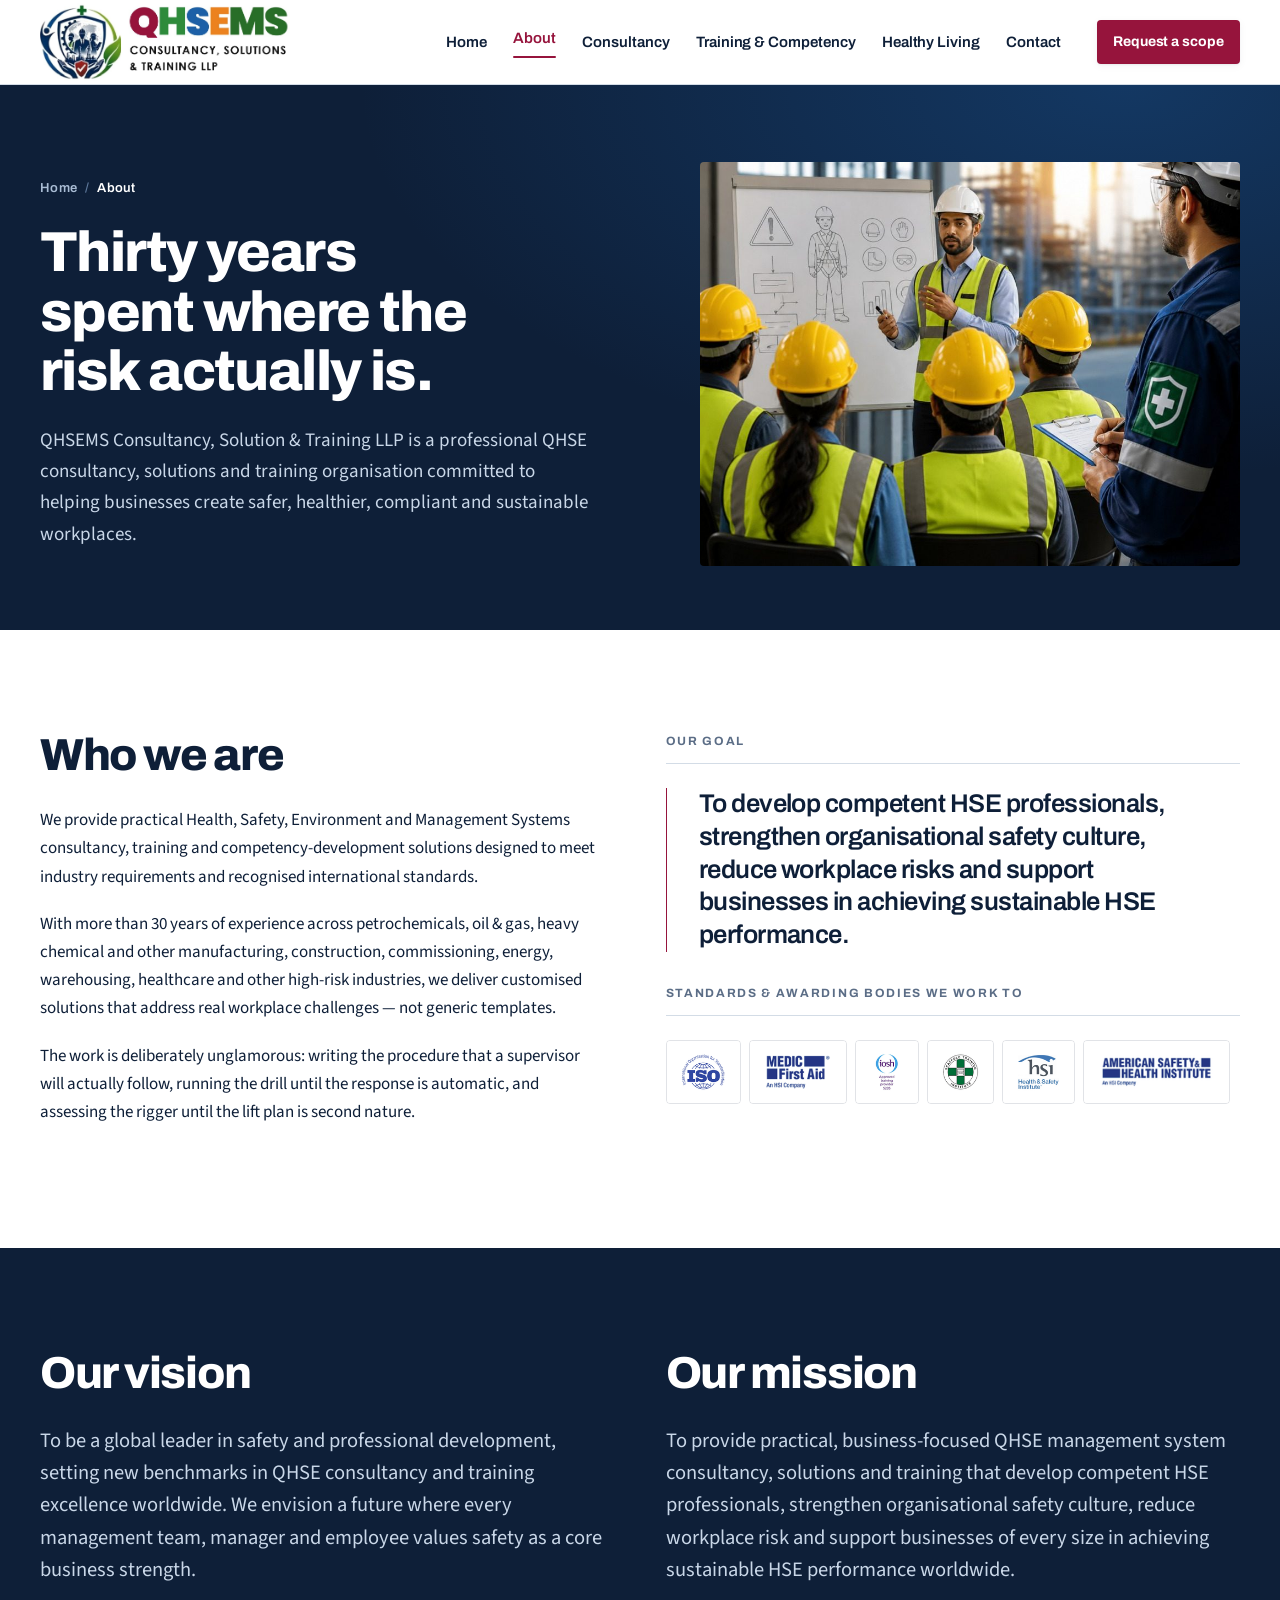
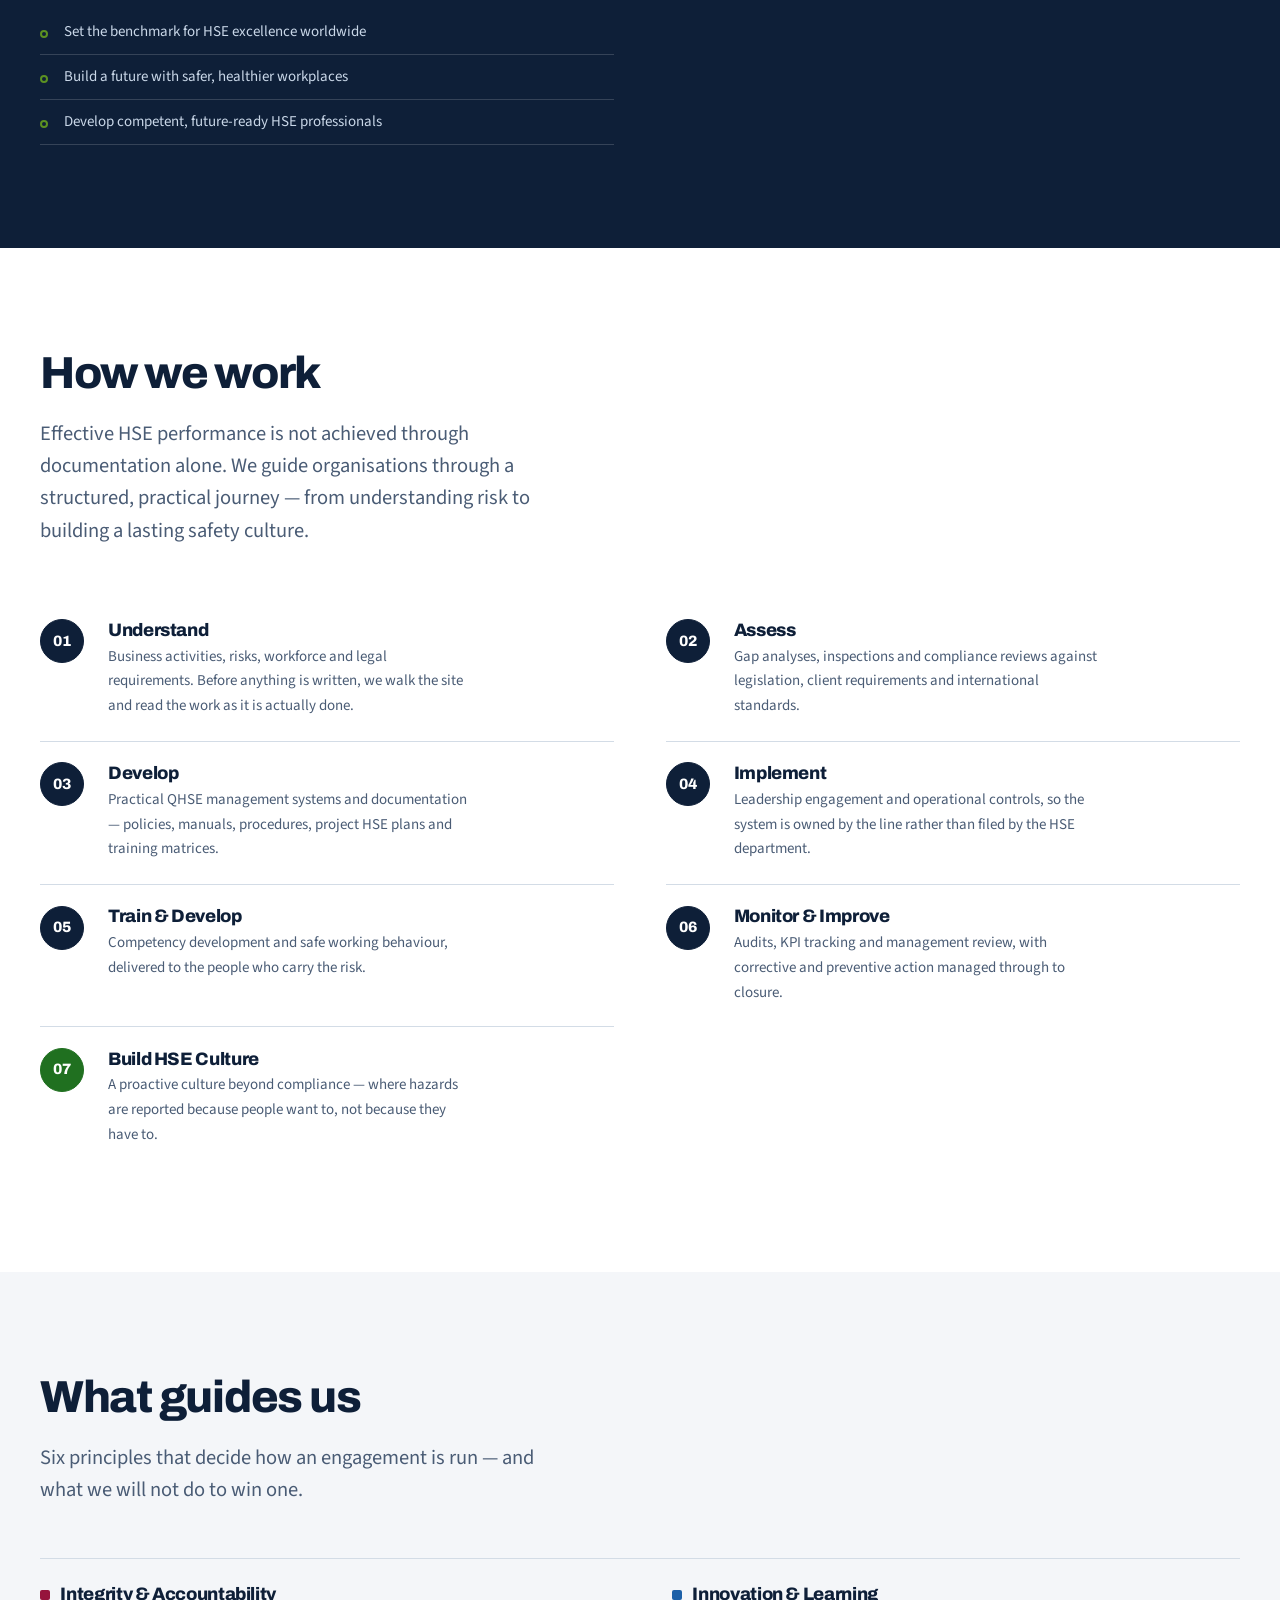
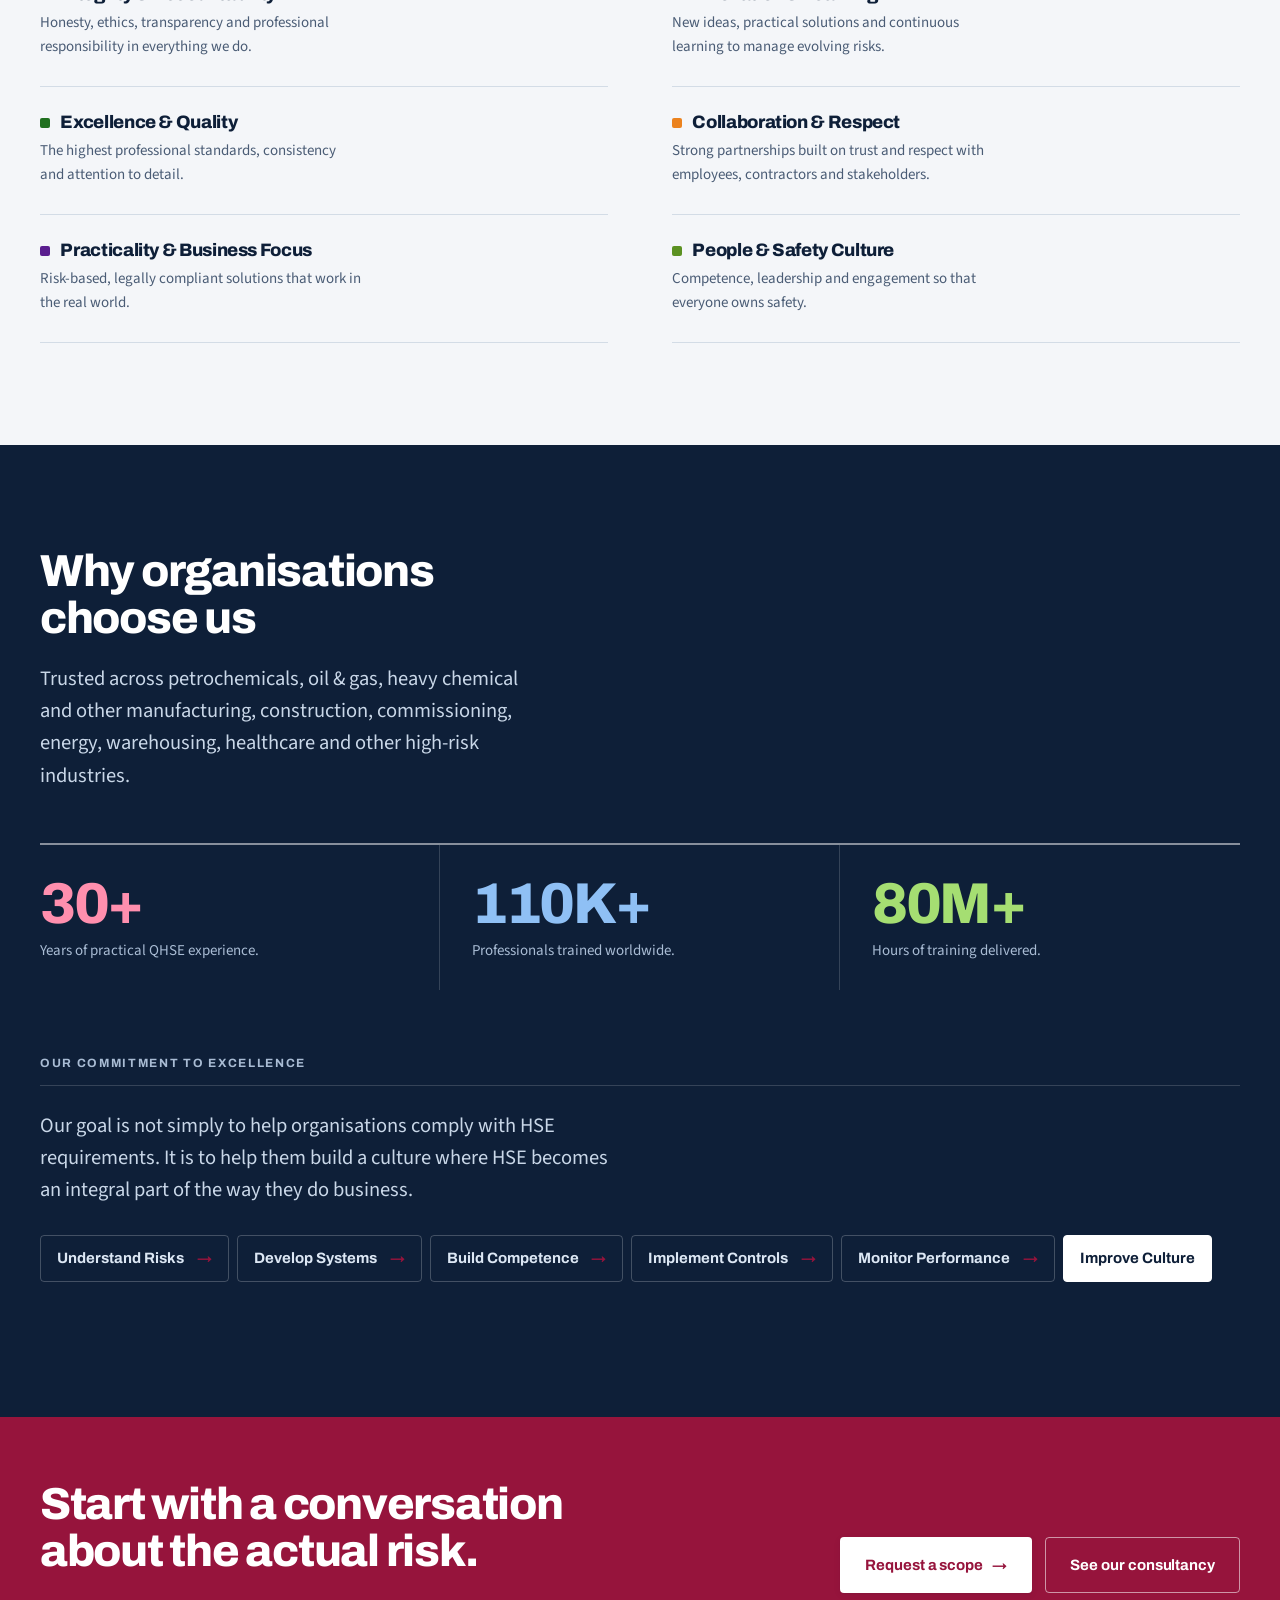
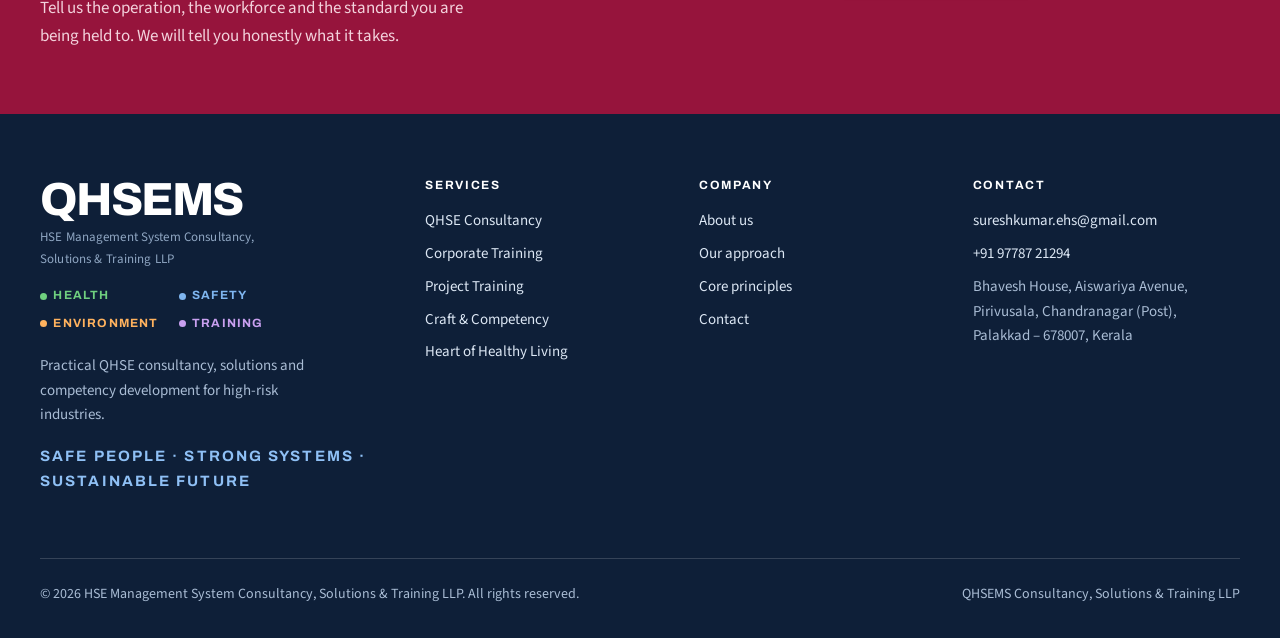
==== about.html @ 495a7391 "Add Heart of Healthy Living programme, site photos and larger logo tagline - New wellness.html: 12 l" ====
<!DOCTYPE html>
<html lang="en">
<head>
<meta charset="utf-8">
<meta name="viewport" content="width=device-width, initial-scale=1">
<title>About QHSEMS — 30+ years of practical QHSE consultancy and training</title>
<meta name="description" content="Who we are, our vision and mission, the seven-stage approach we take organisations through, and the six principles that govern how we work.">
<link rel="icon" href="assets/img/favicon.png" type="image/png">
<link rel="preconnect" href="https://fonts.googleapis.com">
<link rel="preconnect" href="https://fonts.gstatic.com" crossorigin>
<link href="https://fonts.googleapis.com/css2?family=Archivo:wght@500;600;700;800&family=Overpass+Mono:wght@400;600&family=Source+Sans+3:wght@400;600&display=swap" rel="stylesheet">
<link rel="stylesheet" href="assets/css/site.css">
</head>
<body data-page="about">
<a class="skip" href="#main">Skip to content</a>

<header class="site-header">
  <div class="wrap site-header__bar">
    <a class="brand" href="index.html" aria-label="QHSEMS — home">
      <img src="assets/img/qhsems-logo-header.jpg" alt="QHSEMS Consultancy, Solutions &amp; Training LLP" width="1170" height="367">
    </a>
    <nav class="nav" id="primary-nav" aria-label="Primary">
      <a href="index.html">Home</a>
      <a href="about.html" aria-current="page">About</a>
      <a href="consultancy.html">Consultancy</a>
      <a href="training.html">Training &amp; Competency</a>
      <a href="wellness.html">Healthy Living</a>
      <a href="contact.html">Contact</a>
      <a class="nav__cta btn btn--primary" href="contact.html">Request a scope</a>
    </nav>
    <div class="header-actions">
      <button class="btn btn--ghost btn--sm basket-btn" id="enquiry-btn" type="button" data-count="0" hidden>
        Enquiry list <span class="n">0</span>
      </button>
      <a class="btn btn--primary btn--sm" href="contact.html">Request a scope</a>
      <button class="nav-toggle" type="button" aria-expanded="false" aria-controls="primary-nav" aria-label="Menu"><span></span></button>
    </div>
  </div>
</header>

<main id="main">

  <section class="page-head">
    <div class="wrap page-head__inner page-head__inner--media">
      <div>
        <nav class="breadcrumb" aria-label="Breadcrumb"><a href="index.html">Home</a><span aria-hidden="true">/</span>About</nav>
        <h1>Thirty years spent where the risk actually is.</h1>
        <p>QHSEMS Consultancy, Solution &amp; Training LLP is a professional QHSE consultancy, solutions and training organisation committed to helping businesses create safer, healthier, compliant and sustainable workplaces.</p>
      </div>
      <img class="media" src="assets/img/about-training.jpg" alt="QHSEMS trainer running a safety briefing for a crew in hard hats and hi-vis at an industrial site" width="980" height="733" fetchpriority="high">
    </div>
  </section>

  <!-- ============ WHO WE ARE ============ -->
  <section class="section">
    <div class="wrap">
      <div class="two-col" style="align-items:start">
        <div class="reveal">
          <h2>Who we are</h2>
          <p>We provide practical Health, Safety, Environment and Management Systems consultancy, training and competency-development solutions designed to meet industry requirements and recognised international standards.</p>
          <p>With more than 30 years of experience across petrochemicals, oil &amp; gas, heavy chemical and other manufacturing, construction, commissioning, energy, warehousing, healthcare and other high-risk industries, we deliver customised solutions that address real workplace challenges — not generic templates.</p>
          <p>The work is deliberately unglamorous: writing the procedure that a supervisor will actually follow, running the drill until the response is automatic, and assessing the rigger until the lift plan is second nature.</p>
        </div>
        <div class="reveal">
          <span class="rule-label">Our goal</span>
          <p class="quote" style="margin-bottom:2rem">To develop competent HSE professionals, strengthen organisational safety culture, reduce workplace risks and support businesses in achieving sustainable HSE performance.</p>
          <span class="rule-label">Standards &amp; awarding bodies we work to</span>
          <ul class="cred-logos">
            <li><img src="assets/img/cred-iso.png" alt="ISO &mdash; International Organization for Standardization" width="142" height="120" loading="lazy"></li>
            <li><img src="assets/img/cred-medic-first-aid.png" alt="MEDIC First Aid, an HSI company" width="186" height="120" loading="lazy"></li>
            <li><img src="assets/img/cred-iosh.png" alt="IOSH approved training provider 5235" width="120" height="120" loading="lazy"></li>
            <li><img src="assets/img/cred-scaffold-training-institute.png" alt="Scaffold Training Institute" width="125" height="120" loading="lazy"></li>
            <li><img src="assets/img/cred-hsi.png" alt="HSI &mdash; Health &amp; Safety Institute" width="138" height="120" loading="lazy"></li>
            <li><img src="assets/img/cred-ashi.png" alt="American Safety &amp; Health Institute, an HSI company" width="281" height="120" loading="lazy"></li>
          </ul>
        </div>
      </div>
    </div>
  </section>

  <!-- ============ VISION & MISSION ============ -->
  <section class="section section--ink">
    <div class="wrap">
      <div class="two-col" style="align-items:start">
        <div class="reveal">
          <h2>Our vision</h2>
          <p class="lede">To be a global leader in safety and professional development, setting new benchmarks in QHSE consultancy and training excellence worldwide. We envision a future where every management team, manager and employee values safety as a core business strength.</p>
          <ul class="tailored" style="margin-top:1.5rem;grid-template-columns:1fr">
            <li style="color:#C9D7E8;border-color:rgba(255,255,255,.16)">Set the benchmark for HSE excellence worldwide</li>
            <li style="color:#C9D7E8;border-color:rgba(255,255,255,.16)">Build a future with safer, healthier workplaces</li>
            <li style="color:#C9D7E8;border-color:rgba(255,255,255,.16)">Develop competent, future-ready HSE professionals</li>
          </ul>
        </div>
        <div class="reveal">
          <h2>Our mission</h2>
          <p class="lede">To provide practical, business-focused QHSE management system consultancy, solutions and training that develop competent HSE professionals, strengthen organisational safety culture, reduce workplace risk and support businesses of every size in achieving sustainable HSE performance worldwide.</p>
        </div>
      </div>
    </div>
  </section>

  <!-- ============ APPROACH ============ -->
  <section class="section" id="approach">
    <div class="wrap">
      <div class="section-head reveal">
        <h2>How we work</h2>
        <p class="lede">Effective HSE performance is not achieved through documentation alone. We guide organisations through a structured, practical journey — from understanding risk to building a lasting safety culture.</p>
      </div>
      <ol class="rail rail--light">
        <li class="reveal"><h3>Understand</h3><p>Business activities, risks, workforce and legal requirements. Before anything is written, we walk the site and read the work as it is actually done.</p></li>
        <li class="reveal"><h3>Assess</h3><p>Gap analyses, inspections and compliance reviews against legislation, client requirements and international standards.</p></li>
        <li class="reveal"><h3>Develop</h3><p>Practical QHSE management systems and documentation — policies, manuals, procedures, project HSE plans and training matrices.</p></li>
        <li class="reveal"><h3>Implement</h3><p>Leadership engagement and operational controls, so the system is owned by the line rather than filed by the HSE department.</p></li>
        <li class="reveal"><h3>Train &amp; Develop</h3><p>Competency development and safe working behaviour, delivered to the people who carry the risk.</p></li>
        <li class="reveal"><h3>Monitor &amp; Improve</h3><p>Audits, KPI tracking and management review, with corrective and preventive action managed through to closure.</p></li>
        <li class="reveal"><h3>Build HSE Culture</h3><p>A proactive culture beyond compliance — where hazards are reported because people want to, not because they have to.</p></li>
      </ol>
    </div>
  </section>

  <!-- ============ PRINCIPLES ============ -->
  <section class="section section--surface" id="principles">
    <div class="wrap">
      <div class="section-head reveal">
        <h2>What guides us</h2>
        <p class="lede">Six principles that decide how an engagement is run — and what we will not do to win one.</p>
      </div>
      <div class="principles">
        <div class="principle reveal" style="--c:var(--crimson)">
          <h3>Integrity &amp; Accountability</h3>
          <p>Honesty, ethics, transparency and professional responsibility in everything we do.</p>
        </div>
        <div class="principle reveal" style="--c:var(--safety)">
          <h3>Innovation &amp; Learning</h3>
          <p>New ideas, practical solutions and continuous learning to manage evolving risks.</p>
        </div>
        <div class="principle reveal" style="--c:var(--health)">
          <h3>Excellence &amp; Quality</h3>
          <p>The highest professional standards, consistency and attention to detail.</p>
        </div>
        <div class="principle reveal" style="--c:var(--environ)">
          <h3>Collaboration &amp; Respect</h3>
          <p>Strong partnerships built on trust and respect with employees, contractors and stakeholders.</p>
        </div>
        <div class="principle reveal" style="--c:var(--training)">
          <h3>Practicality &amp; Business Focus</h3>
          <p>Risk-based, legally compliant solutions that work in the real world.</p>
        </div>
        <div class="principle reveal" style="--c:var(--leaf)">
          <h3>People &amp; Safety Culture</h3>
          <p>Competence, leadership and engagement so that everyone owns safety.</p>
        </div>
      </div>
    </div>
  </section>

  <!-- ============ TRACK RECORD ============ -->
  <section class="section section--ink">
    <div class="wrap">
      <div class="section-head reveal">
        <h2>Why organisations choose us</h2>
        <p class="lede">Trusted across petrochemicals, oil &amp; gas, heavy chemical and other manufacturing, construction, commissioning, energy, warehousing, healthcare and other high-risk industries.</p>
      </div>
      <div class="record">
        <div class="record__item reveal">
          <span class="record__n">30+</span>
          <p>Years of practical QHSE experience.</p>
        </div>
        <div class="record__item reveal">
          <span class="record__n">110K+</span>
          <p>Professionals trained worldwide.</p>
        </div>
        <div class="record__item reveal">
          <span class="record__n">80M+</span>
          <p>Hours of training delivered.</p>
        </div>
      </div>

      <div style="margin-top:clamp(2.5rem,5vw,4rem)" class="reveal">
        <span class="rule-label">Our commitment to excellence</span>
        <p class="lede" style="max-width:58ch">Our goal is not simply to help organisations comply with HSE requirements. It is to help them build a culture where HSE becomes an integral part of the way they do business.</p>
        <ul class="chain" style="margin-top:1.75rem">
          <li style="background:transparent;color:#DCE7F4;border-color:rgba(255,255,255,.22)">Understand Risks</li>
          <li style="background:transparent;color:#DCE7F4;border-color:rgba(255,255,255,.22)">Develop Systems</li>
          <li style="background:transparent;color:#DCE7F4;border-color:rgba(255,255,255,.22)">Build Competence</li>
          <li style="background:transparent;color:#DCE7F4;border-color:rgba(255,255,255,.22)">Implement Controls</li>
          <li style="background:transparent;color:#DCE7F4;border-color:rgba(255,255,255,.22)">Monitor Performance</li>
          <li style="background:#fff;color:var(--ink);border-color:#fff">Improve Culture</li>
        </ul>
      </div>
    </div>
  </section>

  <section class="cta">
    <div class="wrap cta__inner">
      <div>
        <h2>Start with a conversation about the actual risk.</h2>
        <p>Tell us the operation, the workforce and the standard you are being held to. We will tell you honestly what it takes.</p>
      </div>
      <div class="cta__actions">
        <a class="btn btn--primary" href="contact.html">Request a scope <span class="btn__arrow" aria-hidden="true">&rarr;</span></a>
        <a class="btn btn--on-ink" href="consultancy.html">See our consultancy</a>
      </div>
    </div>
  </section>

</main>

<footer class="site-footer">
  <div class="wrap">
    <div class="footer-grid">
      <div class="footer-brand">
        <p class="footer-word">QHSEMS</p>
        <p class="footer-legal">HSE Management System Consultancy, Solutions &amp; Training LLP</p>
        <ul class="footer-pillars">
          <li style="--c:#6FD07F">Health</li>
          <li style="--c:#7FB6F0">Safety</li>
          <li style="--c:#FFB25E">Environment</li>
          <li style="--c:#C9A0F0">Training</li>
        </ul>
        <p>Practical QHSE consultancy, solutions and competency development for high-risk industries.</p>
        <p class="footer-tag">Safe People &middot; Strong Systems &middot; Sustainable Future</p>
      </div>
      <div class="footer-col">
        <h4>Services</h4>
        <ul>
          <li><a href="consultancy.html">QHSE Consultancy</a></li>
          <li><a href="training.html#corporate">Corporate Training</a></li>
          <li><a href="training.html#project">Project Training</a></li>
          <li><a href="training.html#craft">Craft &amp; Competency</a></li>
          <li><a href="wellness.html">Heart of Healthy Living</a></li>
        </ul>
      </div>
      <div class="footer-col">
        <h4>Company</h4>
        <ul>
          <li><a href="about.html">About us</a></li>
          <li><a href="about.html#approach">Our approach</a></li>
          <li><a href="about.html#principles">Core principles</a></li>
          <li><a href="contact.html">Contact</a></li>
        </ul>
      </div>
      <div class="footer-col">
        <h4>Contact</h4>
        <ul>
          <li><a href="mailto:sureshkumar.ehs@gmail.com">sureshkumar.ehs@gmail.com</a></li>
          <li><a href="tel:+919778721294">+91 97787 21294</a></li>
          <li>Bhavesh House, Aiswariya Avenue,<br>Pirivusala, Chandranagar (Post),<br>Palakkad &ndash; 678007, Kerala</li>
        </ul>
      </div>
    </div>
    <div class="footer-bottom">
      <span>&copy; <span data-year>2026</span> HSE Management System Consultancy, Solutions &amp; Training LLP. All rights reserved.</span>
      <span>QHSEMS Consultancy, Solutions &amp; Training LLP</span>
    </div>
  </div>
</footer>

<script src="assets/js/site.js"></script>
</body>
</html>
---- assets/css/site.css ----
/* ==========================================================================
   QHSEMS Consultancy, Solutions & Training LLP
   Design system. Light ground, sized for site-office fluorescent and outdoor sun.
   Palette sampled from the supplied logo lockup.
   ========================================================================== */

:root{
  /* ink + ground */
  --ink:        #0E1F38;
  --ink-2:      #16304F;
  --muted:      #4A5C75;
  --muted-2:    #5B6D86;
  --paper:      #FFFFFF;
  --surface:    #F4F6F9;
  --surface-2:  #E8EDF3;
  --line:       #D3DCE6;
  --line-2:     #BFCBD9;

  /* brand pillars, sampled from the logo */
  --health:     #207020;
  --safety:     #1C60A8;
  --environ:    #EB821E;
  --training:   #5A1E8F;
  --crimson:    #96143C;
  --crimson-dk: #7A0F31;
  --heart:      #B8285A;
  --leaf:       #5B9122;

  /* text-safe on white */
  --environ-ink:#9E5408;

  /* on-navy */
  --on-ink-mut: #A9BCD4;
  --rule-ink:   rgba(255,255,255,.16);

  /* type */
  --display: "Archivo", "Helvetica Neue", Arial, sans-serif;
  --body: "Source Sans 3", "Segoe UI", system-ui, sans-serif;
  --mono: "Overpass Mono", ui-monospace, Consolas, monospace;

  /* metrics */
  --wrap: 1240px;
  --gutter: clamp(1.25rem, 4vw, 2.5rem);
  --pad-y: clamp(4.5rem, 8vw, 7.5rem);
  --radius: 4px;
  --header-h: 84px;

  --shadow-sm: 0 1px 2px rgba(14,31,56,.06), 0 2px 8px rgba(14,31,56,.05);
  --shadow-md: 0 2px 4px rgba(14,31,56,.05), 0 10px 26px rgba(14,31,56,.09);
  --shadow-lg: 0 4px 8px rgba(14,31,56,.06), 0 22px 50px rgba(14,31,56,.13);

  --ease: cubic-bezier(.16,.84,.28,1);
}

*,*::before,*::after{ box-sizing:border-box; }
html{ -webkit-text-size-adjust:100%; scroll-behavior:smooth; scroll-padding-top:calc(var(--header-h) + 1rem); }
@media (prefers-reduced-motion: reduce){ html{ scroll-behavior:auto; } }

body{
  margin:0;
  background:var(--paper);
  color:var(--ink);
  font-family:var(--body);
  font-size:1.0625rem;
  line-height:1.65;
  -webkit-font-smoothing:antialiased;
  text-rendering:optimizeLegibility;
}

img,svg{ max-width:100%; display:block; }
[hidden]{ display:none !important; }
a{ color:var(--safety); }
a:focus-visible,button:focus-visible,input:focus-visible,select:focus-visible,
textarea:focus-visible,summary:focus-visible,[tabindex]:focus-visible{
  outline:3px solid var(--crimson);
  outline-offset:3px;
  border-radius:2px;
}

/* ---------- type ---------- */
h1,h2,h3,h4{
  font-family:var(--display);
  font-weight:800;
  line-height:1.06;
  letter-spacing:-0.028em;
  margin:0 0 .6em;
  text-wrap:balance;
  color:var(--ink);
}
h1{ font-size:clamp(2.35rem, 4.4vw, 3.7rem); }
h2{ font-size:clamp(1.95rem, 3.5vw, 3rem); }
h3{ font-size:clamp(1.2rem, 1.7vw, 1.5rem); letter-spacing:-0.02em; line-height:1.2; }
h4{ font-size:1.0625rem; letter-spacing:-0.01em; font-weight:700; line-height:1.3; }
p{ margin:0 0 1.15em; max-width:70ch; }
.lede{ font-size:clamp(1.125rem,1.6vw,1.3125rem); line-height:1.58; color:var(--muted); max-width:64ch; }
.lede strong{ color:var(--ink); font-weight:600; }
ul,ol{ margin:0 0 1.15em; padding-left:1.15em; }
li{ margin:.25em 0; }
strong{ font-weight:600; }

.rule-label{
  font-family:var(--display);
  font-size:.75rem;
  font-weight:700;
  letter-spacing:.14em;
  text-transform:uppercase;
  color:var(--muted-2);
  margin:0 0 1.5rem;
  padding-bottom:.7rem;
  border-bottom:1px solid var(--line);
  display:block;
}
.section--ink .rule-label{ color:var(--on-ink-mut); border-bottom-color:var(--rule-ink); }

/* ---------- layout ---------- */
.wrap{ width:min(var(--wrap), 100% - var(--gutter)*2); margin-inline:auto; }
.section{ padding-block:var(--pad-y); }
.section--tight{ padding-block:clamp(3rem,5vw,4.5rem); }
.section--surface{ background:var(--surface); }
.section--ink{ background:var(--ink); color:#fff; }
.section--ink h2,.section--ink h3,.section--ink h4{ color:#fff; }
.section--ink p{ color:var(--on-ink-mut); }
.section--ink .lede{ color:#C9D7E8; }
.section--ink .lede strong{ color:#fff; }

.section-head{ max-width:64ch; margin-bottom:clamp(2.5rem,4vw,3.75rem); }
.section-head h2{ margin-bottom:.45em; }
.section-head p{ margin-bottom:0; }
.section-head--media{ max-width:none; display:grid; gap:clamp(1.5rem,4vw,3.5rem); align-items:center; }
.section-head--media > div{ max-width:64ch; }
@media (min-width:900px){ .section-head--media{ grid-template-columns:1fr 1fr; } }
.media{ display:block; width:100%; height:auto; border-radius:var(--radius); }

.skip{
  position:absolute; left:-9999px; top:0; z-index:200;
  background:var(--crimson); color:#fff; padding:.85rem 1.25rem;
  font-family:var(--display); font-weight:700;
}
.skip:focus{ left:0; }

/* ---------- header ---------- */
.site-header{
  position:sticky; top:0; z-index:100;
  background:var(--paper);
  border-bottom:1px solid var(--line);
}
.site-header__bar{
  display:flex; align-items:center; gap:1.5rem;
  min-height:var(--header-h);
}
.brand{ display:flex; align-items:center; flex:0 0 auto; margin-right:auto; }
.brand img{ width:clamp(200px,22vw,250px); height:auto; }

.nav{ display:flex; align-items:center; gap:.15rem; }
.nav a{
  font-family:var(--display); font-weight:600; font-size:.9375rem;
  color:var(--ink); text-decoration:none;
  padding:.6rem .75rem; border-radius:var(--radius);
  letter-spacing:-.005em; white-space:nowrap;
  transition:color .18s var(--ease), background-color .18s var(--ease);
}
.nav a:hover{ background:var(--surface); color:var(--crimson); }
.nav a[aria-current="page"]{ color:var(--crimson); }
.nav a[aria-current="page"]::after{
  content:""; display:block; height:2px; background:var(--crimson);
  margin-top:.3rem; border-radius:2px;
}
.header-actions{ display:flex; align-items:center; gap:.6rem; }

.nav-toggle{
  display:none; width:46px; height:46px; padding:0;
  border:1px solid var(--line-2); background:var(--paper);
  border-radius:var(--radius); cursor:pointer; color:var(--ink);
}
.nav-toggle span, .nav-toggle span::before, .nav-toggle span::after{
  display:block; width:20px; height:2px; background:currentColor;
  margin-inline:auto; transition:transform .25s var(--ease), opacity .18s linear;
}
.nav-toggle span::before,.nav-toggle span::after{ content:""; position:relative; }
.nav-toggle span::before{ top:-6px; }
.nav-toggle span::after{ top:4px; }
.nav-toggle[aria-expanded="true"] span{ background:transparent; }
.nav-toggle[aria-expanded="true"] span::before{ transform:translateY(6px) rotate(45deg); }
.nav-toggle[aria-expanded="true"] span::after{ transform:translateY(-6px) rotate(-45deg); }

/* ---------- buttons ---------- */
.btn{
  display:inline-flex; align-items:center; justify-content:center; gap:.55rem;
  font-family:var(--display); font-weight:700; font-size:.9375rem;
  letter-spacing:-.005em;
  padding:.9rem 1.5rem; border-radius:var(--radius);
  border:1.5px solid transparent; cursor:pointer; text-decoration:none;
  white-space:nowrap;
  transition:background-color .18s var(--ease), color .18s var(--ease),
             border-color .18s var(--ease), transform .18s var(--ease),
             box-shadow .18s var(--ease);
}
.btn--primary{ background:var(--crimson); color:#fff; box-shadow:var(--shadow-sm); }
.btn--primary:hover{ background:var(--crimson-dk); transform:translateY(-1px); box-shadow:var(--shadow-md); }
.btn--ghost{ border-color:var(--line-2); color:var(--ink); background:var(--paper); }
.btn--ghost:hover{ border-color:var(--ink); background:var(--surface); }
.btn--on-ink{ border-color:rgba(255,255,255,.42); color:#fff; background:transparent; }
.btn--on-ink:hover{ background:rgba(255,255,255,.1); border-color:#fff; }
.btn--sm{ padding:.6rem .95rem; font-size:.875rem; }
.btn[disabled]{ opacity:.5; cursor:not-allowed; transform:none; box-shadow:none; }
.btn__arrow{ transition:transform .22s var(--ease); }
.btn:hover .btn__arrow{ transform:translateX(3px); }

/* ---------- hero ---------- */
.hero{
  position:relative; overflow:hidden;
  background:var(--ink);
  color:#fff;
  padding-block:clamp(2rem,3.4vw,2.75rem) clamp(2.25rem,3.5vw,3rem);
}
.hero::before{
  content:""; position:absolute; inset:0;
  background:
    radial-gradient(120% 90% at 78% 14%, rgba(28,96,168,.44) 0%, rgba(14,31,56,0) 62%),
    radial-gradient(70% 60% at 6% 98%, rgba(91,145,34,.22) 0%, rgba(14,31,56,0) 60%);
  pointer-events:none;
}
.hero__inner{ position:relative; z-index:1; display:grid; gap:clamp(2rem,4vw,3.5rem); align-items:center; }
@media (min-width:1000px){ .hero__inner{ grid-template-columns:1.06fr .94fr; } }
.hero h1{ color:#fff; font-size:clamp(2.2rem,3.6vw,3.05rem); margin-bottom:.45em; max-width:28ch; }
.hero h1 em{ font-style:normal; color:#FFC77A; }
.hero__sub{ font-size:clamp(1rem,1.35vw,1.1875rem); line-height:1.6; color:#C9D7E8; max-width:66ch; margin-bottom:1.75rem; }
.hero__sub strong{ color:#fff; font-weight:600; }
.hero__actions{ display:flex; flex-wrap:wrap; gap:.85rem; }
.hero__art{ position:relative; }
.hero__art img{ display:block; width:100%; height:auto; border-radius:var(--radius); }
.hero__cred{ position:relative; z-index:1; margin-top:clamp(1rem,2vw,1.4rem); }

.credentials{
  border-top:1px solid var(--rule-ink);
  padding-top:1.4rem;
  display:flex; flex-wrap:wrap; align-items:center; gap:.7rem 1.5rem;
}
.credentials__label{
  font-family:var(--display); font-size:.75rem; font-weight:700;
  letter-spacing:.14em; text-transform:uppercase; color:var(--on-ink-mut);
}
.credentials ul{ display:flex; flex-wrap:wrap; gap:.5rem; list-style:none; margin:0; padding:0; }
.credentials li{ margin:0; }

/* credential marks: one white tile per awarding body, on light ground or navy */
.cred-logos{ display:flex; flex-wrap:wrap; align-items:center; gap:.5rem; list-style:none; margin:0; padding:0; }
.cred-logos li{ margin:0; }
.cred-logos img{
  display:block; height:clamp(48px,5vw,64px); width:auto;
  border-radius:var(--radius);
  border:1px solid rgba(14,31,56,.12);
}

/* ---------- record band (real numbers) ---------- */
.record{ display:grid; gap:0; border-top:2px solid var(--ink); }
@media (min-width:820px){ .record{ grid-template-columns:repeat(3,1fr); } }
.record__item{ padding:1.65rem 0 1.4rem; border-bottom:1px solid var(--line); }
@media (min-width:820px){
  .record__item{ padding:2rem clamp(1.25rem,2.5vw,2.25rem) 1.6rem; border-bottom:none; border-right:1px solid var(--line); }
  .record__item:first-child{ padding-left:0; }
  .record__item:last-child{ border-right:none; padding-right:0; }
}
.record__n{
  font-family:var(--display); font-weight:800;
  font-size:clamp(2.6rem,5vw,3.6rem); line-height:.94; letter-spacing:-.04em;
  display:block; margin-bottom:.5rem; font-variant-numeric:tabular-nums;
}
.record__item:nth-child(1) .record__n{ color:var(--crimson); }
.record__item:nth-child(2) .record__n{ color:var(--safety); }
.record__item:nth-child(3) .record__n{ color:var(--health); }
.record__item p{ margin:0; font-size:.9375rem; color:var(--muted); max-width:34ch; }
.section--ink .record{ border-top-color:rgba(255,255,255,.5); }
.section--ink .record__item{ border-color:var(--rule-ink); }
.section--ink .record__item p{ color:var(--on-ink-mut); }
.section--ink .record__item:nth-child(1) .record__n{ color:#FF8FAE; }
.section--ink .record__item:nth-child(2) .record__n{ color:#8FC0F5; }
.section--ink .record__item:nth-child(3) .record__n{ color:#A5DE72; }

/* ---------- service lines ---------- */
.lead-service{
  display:grid; gap:clamp(1.75rem,3vw,3rem);
  padding:clamp(1.6rem,3vw,2.6rem);
  background:var(--paper); border:1px solid var(--line);
  border-top:3px solid var(--safety);
}
@media (min-width:900px){ .lead-service{ grid-template-columns:1fr 1.05fr; align-items:start; } }
.lead-service h3{ font-size:clamp(1.5rem,2.4vw,2rem); }
.lead-service p{ color:var(--muted); }
.domain-list{ list-style:none; margin:0; padding:0; display:grid; gap:0; }
.domain-list li{
  margin:0; display:flex; gap:.85rem; align-items:baseline;
  padding:.68rem 0; border-bottom:1px solid var(--line);
  font-size:.9375rem;
}
.domain-list li:last-child{ border-bottom:none; }
.domain-list b{ font-family:var(--display); font-weight:700; color:var(--ink); }
.domain-list .count{
  margin-left:auto; font-family:var(--mono); font-size:.8125rem;
  color:var(--muted-2); white-space:nowrap; padding-left:.75rem;
}

.tracks{ display:grid; gap:1.25rem; margin-top:1.25rem; }
@media (min-width:760px){ .tracks{ grid-template-columns:repeat(3,1fr); } }
.track{
  display:flex; flex-direction:column;
  padding:1.5rem; background:var(--paper);
  border:1px solid var(--line);
  text-decoration:none; color:inherit;
  transition:border-color .2s var(--ease), transform .2s var(--ease), box-shadow .2s var(--ease);
}
.track:hover{ border-color:var(--ink); transform:translateY(-3px); }
.track__n{
  font-family:var(--display); font-weight:800; font-size:2.25rem;
  line-height:1; letter-spacing:-.04em; margin-bottom:.4rem;
}
.track__n small{ font-size:.75rem; font-weight:700; letter-spacing:.1em; text-transform:uppercase; margin-left:.5rem; color:var(--muted-2); }
.track h4{ margin-bottom:.4rem; }
.track p{ font-size:.9375rem; color:var(--muted); margin-bottom:1.1rem; flex:1; }
.track__go{ font-family:var(--display); font-weight:700; font-size:.875rem; color:var(--crimson); display:inline-flex; gap:.4rem; align-items:center; }
.track:hover .track__go .btn__arrow{ transform:translateX(3px); }
.track--corporate{ border-top:3px solid var(--health); }
.track--corporate .track__n{ color:var(--health); }
.track--project{ border-top:3px solid var(--environ); }
.track--project .track__n{ color:var(--environ-ink); }
.track--craft{ border-top:3px solid var(--training); }
.track--craft .track__n{ color:var(--training); }
.track--wellness{ border-top:3px solid var(--heart); background:linear-gradient(135deg,#FFF5F8,var(--paper) 60%); }
.track--wellness .track__n{ color:var(--heart); }
@media (min-width:760px){ .track--wellness{ grid-column:1 / -1; } .track--wellness p{ max-width:78ch; } }
.track--wellness-lite{ border-top:3px solid var(--heart); }
@media (min-width:760px){ .tracks.tracks--2{ grid-template-columns:repeat(2,1fr); } }
@media (min-width:1060px){ .cat-list.cat-list--2{ grid-template-columns:repeat(2,1fr); } }
.cat-group__head h3{ font-size:clamp(1.25rem,2vw,1.5rem); margin:0; }
.page-head--heart::before{ background:radial-gradient(100% 120% at 88% 0%, rgba(184,40,90,.34), transparent 60%); }
.track__tag--ink{ display:inline-block; margin-bottom:1rem; color:#fff; background:rgba(255,255,255,.12); }
.track__tag{
  align-self:flex-start; margin-bottom:.6rem; padding:.2rem .6rem; border-radius:999px;
  font-family:var(--display); font-weight:700; font-size:.75rem; letter-spacing:.04em;
  color:var(--heart); background:#FCE4EC;
}

/* ---------- stage rail (seven-stage approach) ---------- */
.rail{ list-style:none; margin:0; padding:0; display:grid; gap:0; counter-reset:stage; }
.rail li{
  position:relative; margin:0;
  padding:1.35rem 0 1.35rem 4.25rem;
  border-bottom:1px solid var(--rule-ink);
}
.rail li::before{
  counter-increment:stage; content:counter(stage,decimal-leading-zero);
  position:absolute; left:0; top:1.3rem;
  width:2.75rem; height:2.75rem; border-radius:50%;
  display:grid; place-items:center;
  font-family:var(--display); font-weight:800; font-size:.9375rem;
  color:#fff; background:rgba(255,255,255,.09);
  border:1px solid rgba(255,255,255,.28);
  letter-spacing:0;
}
.rail h3{ font-size:1.125rem; margin-bottom:.2rem; color:#fff; }
.rail p{ margin:0; font-size:.9375rem; color:var(--on-ink-mut); max-width:52ch; }
.rail li:last-child{ border-bottom:none; }
.rail li:last-child::before{ background:var(--leaf); border-color:var(--leaf); }
@media (min-width:900px){
  .rail{ grid-template-columns:1fr 1fr; column-gap:clamp(2rem,4vw,4rem); }
  .rail li:nth-last-child(-n+2){ border-bottom:none; }
}

/* rail on a light ground */
.rail--light li{ border-bottom-color:var(--line); }
.rail--light li::before{ color:#fff; background:var(--ink); border-color:var(--ink); }
.rail--light li:last-child::before{ background:var(--health); border-color:var(--health); }
.rail--light h3{ color:var(--ink); }
.rail--light p{ color:var(--muted); }

/* ---------- principles ---------- */
.principles{ display:grid; gap:0; border-top:1px solid var(--line); }
@media (min-width:760px){ .principles{ grid-template-columns:1fr 1fr; column-gap:clamp(2rem,5vw,4.5rem); } }
.principle{ padding:1.6rem 0; border-bottom:1px solid var(--line); }
.principle h3{ font-size:1.125rem; margin-bottom:.3rem; display:flex; align-items:center; gap:.65rem; }
.principle h3::before{ content:""; width:10px; height:10px; flex:0 0 auto; border-radius:2px; background:var(--c,var(--safety)); }
.principle p{ margin:0; color:var(--muted); font-size:.9375rem; max-width:46ch; }

/* ---------- chain (training approach) ---------- */
.chain{ display:flex; flex-wrap:wrap; gap:.5rem; list-style:none; margin:0 0 2rem; padding:0; }
.chain li{
  margin:0; display:flex; align-items:center; gap:.5rem;
  font-family:var(--display); font-weight:700; font-size:.9375rem;
  background:var(--paper); border:1px solid var(--line-2);
  border-radius:var(--radius); padding:.65rem 1rem; color:var(--ink);
}
.chain li::after{ content:"\2192"; color:var(--crimson); font-weight:700; margin-left:.3rem; }
.chain li:last-child::after{ display:none; }
.chain li:last-child{ background:var(--ink); color:#fff; border-color:var(--ink); }

.tailored{ list-style:none; margin:0; padding:0; display:grid; gap:0; }
@media (min-width:700px){ .tailored{ grid-template-columns:1fr 1fr; column-gap:2.5rem; } }
.tailored li{
  margin:0; padding:.6rem 0 .6rem 1.5rem; position:relative;
  border-bottom:1px solid var(--line); font-size:.9375rem; color:var(--muted);
}
.tailored li::before{
  content:""; position:absolute; left:0; top:1.2rem;
  width:8px; height:8px; border:2px solid var(--leaf); border-radius:50%;
}

/* ---------- industries ---------- */
.industries{ display:flex; flex-wrap:wrap; gap:.55rem; list-style:none; margin:0; padding:0; }
.industries li{
  margin:0; font-family:var(--display); font-weight:600; font-size:.9375rem;
  border:1px solid var(--line-2); border-radius:var(--radius);
  padding:.6rem 1rem; color:var(--ink); background:var(--paper);
}
.section--ink .industries li{ border-color:var(--rule-ink); color:#DCE7F4; background:transparent; }

/* ---------- CTA band ---------- */
.cta{ background:var(--crimson); color:#fff; }
.cta__inner{ display:grid; gap:1.75rem; align-items:center; padding-block:clamp(3rem,5vw,4.25rem); }
@media (min-width:860px){ .cta__inner{ grid-template-columns:1.4fr auto; gap:3rem; } }
.cta h2{ color:#fff; margin-bottom:.4em; }
.cta p{ color:#F3D2DC; margin:0; max-width:58ch; }
.cta .btn--primary{ background:#fff; color:var(--crimson); }
.cta .btn--primary:hover{ background:#FFEAF0; }
.cta .btn--on-ink{ border-color:rgba(255,255,255,.55); }
.cta__actions{ display:flex; flex-wrap:wrap; gap:.85rem; }

/* ---------- footer ---------- */
.site-footer{ background:var(--ink); color:var(--on-ink-mut); padding-block:clamp(3rem,5vw,4.5rem) 2rem; }
.site-footer a{ color:#DCE7F4; text-decoration:none; }
.site-footer a:hover{ color:#fff; text-decoration:underline; text-underline-offset:3px; }
.footer-grid{ display:grid; gap:2.5rem; }
@media (min-width:860px){ .footer-grid{ grid-template-columns:1.5fr 1fr 1fr 1.2fr; gap:clamp(2rem,4vw,3.5rem); } }
.footer-brand .footer-word{
  font-family:var(--display); font-weight:800; font-size:2.9rem;
  letter-spacing:-.04em; color:#fff; margin:0 0 .35rem; line-height:.95;
}
.footer-brand .footer-legal{ font-size:.8125rem; color:#8FA6C2; margin:0 0 1rem; letter-spacing:.01em; }
.footer-pillars{
  display:grid; grid-template-columns:repeat(2,minmax(0,max-content));
  gap:.5rem 1.25rem; list-style:none; margin:0 0 1.25rem; padding:0;
}
.footer-pillars li{
  margin:0; display:flex; align-items:center; gap:.4rem;
  font-family:var(--display); font-weight:700; font-size:.75rem;
  letter-spacing:.1em; text-transform:uppercase; color:var(--c);
}
.footer-pillars li::before{ content:""; width:7px; height:7px; border-radius:50%; background:var(--c); }
.footer-brand p{ font-size:.9375rem; max-width:40ch; margin-bottom:1rem; }
.footer-tag{
  font-family:var(--display); font-weight:700; font-size:.75rem;
  letter-spacing:.14em; text-transform:uppercase; color:#8FC0F5;
}
.footer-col h4{ color:#fff; font-size:.75rem; letter-spacing:.14em; text-transform:uppercase; margin-bottom:1rem; font-family:var(--display); }
.footer-col ul{ list-style:none; margin:0; padding:0; }
.footer-col li{ margin:.5rem 0; font-size:.9375rem; }
.footer-bottom{
  margin-top:3rem; padding-top:1.5rem; border-top:1px solid var(--rule-ink);
  display:flex; flex-wrap:wrap; gap:1rem; justify-content:space-between;
  font-size:.875rem;
}

/* ---------- interior page head ---------- */
.page-head{ background:var(--ink); color:#fff; padding-block:clamp(3rem,6vw,5rem) clamp(2.5rem,5vw,4rem); position:relative; overflow:hidden; }
.page-head::before{
  content:""; position:absolute; inset:0;
  background:radial-gradient(100% 120% at 88% 0%, rgba(28,96,168,.38), transparent 60%);
}
.page-head__inner{ position:relative; z-index:1; }
.page-head__inner--media{ display:grid; gap:clamp(2rem,4vw,3.5rem); align-items:center; }
@media (min-width:1000px){ .page-head__inner--media{ grid-template-columns:1.06fr .94fr; } }
.page-head h1{ color:#fff; margin-bottom:.4em; max-width:20ch; }
.page-head p{ color:#C9D7E8; font-size:clamp(1.0625rem,1.5vw,1.1875rem); max-width:62ch; margin:0; }
.breadcrumb{ font-size:.8125rem; margin-bottom:1.5rem; font-family:var(--display); font-weight:600; letter-spacing:.02em; }
.breadcrumb a{ color:var(--on-ink-mut); text-decoration:none; }
.breadcrumb a:hover{ color:#fff; }
.breadcrumb span{ color:#5F7A9C; margin-inline:.5rem; }

/* ---------- domain blocks (consultancy) ---------- */
.domain{ padding-block:clamp(2.5rem,4vw,3.5rem); border-top:1px solid var(--line); }
.domain:first-of-type{ border-top:none; padding-top:0; }
.domain__grid{ display:grid; gap:clamp(1.5rem,3vw,3rem); }
@media (min-width:920px){ .domain__grid{ grid-template-columns:minmax(0,24rem) 1fr; } }
@media (min-width:920px){ .domain__head{ position:sticky; top:calc(var(--header-h) + 1.5rem); align-self:start; } }
.domain__no{
  font-family:var(--mono); font-size:.8125rem; font-weight:600;
  color:var(--muted-2); letter-spacing:.06em; display:block; margin-bottom:.6rem;
}
.domain__head h2{ font-size:clamp(1.5rem,2.4vw,2rem); margin-bottom:.4em; }
.domain__head p{ font-size:.9375rem; color:var(--muted); margin:0; }
.domain__head::after{ content:""; display:block; width:56px; height:3px; margin-top:1.1rem; background:var(--c,var(--safety)); }
.checklist{ list-style:none; margin:0; padding:0; display:grid; gap:0; }
@media (min-width:600px){ .checklist{ grid-template-columns:1fr 1fr; column-gap:clamp(1.5rem,3vw,2.5rem); } }
.checklist li{
  margin:0; position:relative; padding:.68rem 0 .68rem 1.75rem;
  border-bottom:1px solid var(--line); font-size:.9375rem; line-height:1.45;
}
.checklist li::before{
  content:""; position:absolute; left:0; top:1.15rem;
  width:9px; height:9px; border-radius:2px;
  background:var(--c,var(--safety)); opacity:.85;
}

/* ---------- catalogue ---------- */
.filters{
  position:sticky; top:var(--header-h); z-index:40;
  background:var(--paper);
  border-bottom:1px solid var(--line-2);
  padding-block:1rem;
}
.filters__inner{ display:flex; flex-wrap:wrap; gap:.6rem; align-items:center; }
.search{ position:relative; flex:1 1 17rem; min-width:0; }
.search input{
  width:100%; font-family:var(--body); font-size:1rem;
  padding:.8rem 2.5rem .8rem 2.6rem;
  border:1.5px solid var(--line-2); border-radius:var(--radius);
  background:var(--paper); color:var(--ink);
}
.search input::placeholder{ color:var(--muted-2); }
.search input:focus{ border-color:var(--safety); }
.search__icon{ position:absolute; left:.85rem; top:50%; transform:translateY(-50%); color:var(--muted-2); pointer-events:none; }
.search__clear{
  position:absolute; right:.45rem; top:50%; transform:translateY(-50%);
  border:none; background:none; cursor:pointer; color:var(--muted); padding:.4rem;
  font-size:1.25rem; line-height:1; display:none;
}
.search__clear.is-on{ display:block; }
.chips{ display:flex; flex-wrap:wrap; gap:.4rem; }
.chip{
  font-family:var(--display); font-weight:700; font-size:.875rem;
  padding:.65rem .95rem; border-radius:var(--radius);
  border:1.5px solid var(--line-2); background:var(--paper); color:var(--ink);
  cursor:pointer; white-space:nowrap;
  transition:background-color .18s var(--ease), color .18s var(--ease), border-color .18s var(--ease);
}
.chip:hover{ border-color:var(--ink); }
.chip[aria-pressed="true"]{ background:var(--ink); border-color:var(--ink); color:#fff; }
.chip .n{ font-family:var(--mono); font-size:.75rem; opacity:.6; margin-left:.4rem; }

.result-count{ font-size:.9375rem; color:var(--muted); margin:1.75rem 0 1.25rem; font-family:var(--display); font-weight:600; }
.result-count b{ color:var(--ink); }

.cat-group{ margin-bottom:3rem; }
.cat-group__head{
  display:flex; align-items:baseline; gap:1rem; flex-wrap:wrap;
  padding-bottom:.8rem; margin-bottom:1.15rem;
  border-bottom:2px solid var(--c,var(--safety));
}
.cat-group__head h2{ font-size:clamp(1.5rem,2.4vw,2rem); margin:0; }
.cat-group__head p{ margin:0; font-size:.9375rem; color:var(--muted); flex:1 1 18rem; }
.cat-list{ list-style:none; margin:0; padding:0; display:grid; gap:.5rem; }
@media (min-width:640px){ .cat-list{ grid-template-columns:repeat(2,1fr); } }
@media (min-width:1060px){ .cat-list{ grid-template-columns:repeat(3,1fr); } }
.prog{
  margin:0; display:flex; align-items:flex-start; gap:.7rem;
  padding:.75rem .85rem; border:1px solid var(--line); border-radius:var(--radius);
  background:var(--paper); font-size:.9375rem; line-height:1.4;
  transition:border-color .16s var(--ease), background-color .16s var(--ease);
}
.prog:hover{ border-color:var(--line-2); background:var(--surface); }
.prog.is-picked{ background:#fff; box-shadow:inset 0 0 0 2px var(--c,var(--safety)); border-color:transparent; }
.prog__code{ font-family:var(--mono); font-size:.75rem; color:var(--muted-2); padding-top:.18rem; flex:0 0 auto; }
.prog__name{ flex:1; }
.prog__name b{ display:block; font-family:var(--display); font-weight:700; color:var(--ink); margin-bottom:.25rem; }
.prog__desc{ display:block; color:var(--muted); font-size:.9rem; }
.prog__add{
  flex:0 0 auto; width:26px; height:26px; border-radius:50%;
  border:1.5px solid var(--line-2); background:var(--paper); color:var(--muted);
  cursor:pointer; display:grid; place-items:center; padding:0;
  font-size:1rem; line-height:1;
  transition:background-color .16s var(--ease), color .16s var(--ease), border-color .16s var(--ease);
}
.prog__add:hover{ border-color:var(--ink); color:var(--ink); }
.prog.is-picked .prog__add{ background:var(--c,var(--safety)); border-color:var(--c,var(--safety)); color:#fff; }
.prog[hidden]{ display:none; }

.empty{
  padding:3.5rem 1.5rem; border:1px dashed var(--line-2);
  border-radius:var(--radius); background:var(--surface); text-align:center;
}
.empty h3{ margin-bottom:.35rem; }
.empty p{ margin:0 auto 1.25rem; color:var(--muted); max-width:44ch; }

/* enquiry list */
.basket-btn{ position:relative; }
.basket-btn .n{
  display:inline-grid; place-items:center; min-width:1.35rem; height:1.35rem;
  padding:0 .35rem; margin-left:.15rem; border-radius:999px;
  background:var(--crimson); color:#fff; font-size:.75rem; font-family:var(--mono);
}
.basket-btn[data-count="0"] .n{ background:var(--line-2); color:var(--ink); }

.basket{
  position:fixed; right:0; bottom:0; top:0; width:min(26rem,100%);
  background:var(--paper); border-left:1px solid var(--line);
  box-shadow:-8px 0 24px rgba(14,31,56,.14);
  z-index:120; display:flex; flex-direction:column;
  transform:translateX(101%); transition:transform .3s var(--ease);
  visibility:hidden;
}
.basket.is-open{ transform:none; visibility:visible; }
.basket__head{ display:flex; align-items:center; gap:1rem; padding:1.2rem 1.5rem; border-bottom:1px solid var(--line); }
.basket__head h2{ font-size:1.125rem; margin:0; flex:1; }
.basket__close{ border:none; background:none; font-size:1.25rem; line-height:1; cursor:pointer; color:var(--muted); padding:.2rem .45rem; }
.basket__close:hover{ color:var(--crimson); }
.basket__body{ flex:1; overflow-y:auto; padding:1rem 1.5rem; }
.basket__empty{ color:var(--muted); font-size:.9375rem; }
.basket__list{ list-style:none; margin:0; padding:0; }
.basket__list li{
  display:flex; gap:.7rem; align-items:flex-start; margin:0;
  padding:.75rem 0; border-bottom:1px solid var(--line); font-size:.9375rem;
}
.basket__list .code{ font-family:var(--mono); font-size:.75rem; color:var(--muted-2); padding-top:.18rem; }
.basket__list button{ margin-left:auto; border:none; background:none; cursor:pointer; color:var(--muted); font-size:1.25rem; line-height:1; padding:0 .2rem; }
.basket__list button:hover{ color:var(--crimson); }
.basket__foot{ padding:1.2rem 1.5rem; border-top:1px solid var(--line); display:grid; gap:.6rem; background:var(--surface); }
.basket__scrim{
  position:fixed; inset:0; background:rgba(14,31,56,.45); z-index:110;
  opacity:0; pointer-events:none; transition:opacity .3s var(--ease);
}
.basket__scrim.is-open{ opacity:1; pointer-events:auto; }

/* ---------- forms ---------- */
.form-grid{ display:grid; gap:1.2rem; }
@media (min-width:700px){ .form-grid{ grid-template-columns:1fr 1fr; } }
.field{ display:flex; flex-direction:column; gap:.35rem; }
.field--full{ grid-column:1/-1; }
.field label{ font-family:var(--display); font-weight:700; font-size:.875rem; }
.field .hint{ font-size:.8125rem; color:var(--muted-2); }
.field input,.field select,.field textarea{
  font-family:var(--body); font-size:1rem; color:var(--ink);
  padding:.8rem .9rem; border:1.5px solid var(--line-2);
  border-radius:var(--radius); background:var(--paper); width:100%;
}
.field textarea{ min-height:9rem; resize:vertical; }
.field input:focus,.field select:focus,.field textarea:focus{ border-color:var(--safety); }
.field .err{ font-size:.8125rem; color:var(--crimson-dk); font-weight:600; display:none; }
.field.is-error input,.field.is-error textarea,.field.is-error select{ border-color:var(--crimson); }
.field.is-error .err{ display:block; }
.form-note{ font-size:.875rem; color:var(--muted); }
.form-status{
  display:none; padding:1rem 1.15rem; border-radius:var(--radius);
  border:1px solid var(--health); background:#F1F8F1; color:#14501A;
  font-size:.9375rem; margin-bottom:1.25rem;
}
.form-status.is-on{ display:block; }

.contact-grid{ display:grid; gap:clamp(2rem,4vw,3.5rem); }
@media (min-width:940px){ .contact-grid{ grid-template-columns:1.35fr .75fr; } }
.contact-block{ padding:1.4rem 0; border-top:1px solid var(--line); }
.contact-block:first-child{ border-top:none; padding-top:0; }
.contact-block h3{ font-size:.9375rem; margin-bottom:.3rem; letter-spacing:.04em; text-transform:uppercase; color:var(--muted-2); }
.contact-block a{ color:var(--ink); text-decoration:none; font-size:1.0625rem; font-weight:600; }
.contact-block a:hover{ color:var(--crimson); }
.contact-block p{ margin:0; color:var(--muted); font-size:.9375rem; }

/* ---------- misc ---------- */
.two-col{ display:grid; gap:clamp(2rem,4vw,3.5rem); }
@media (min-width:900px){ .two-col{ grid-template-columns:1fr 1fr; } }
.quote{
  border-left:1px solid var(--crimson);
  padding-left:clamp(1.25rem,3vw,2rem);
  font-family:var(--display); font-weight:600;
  font-size:clamp(1.25rem,2.2vw,1.6rem); line-height:1.28;
  letter-spacing:-.02em; color:var(--ink); max-width:34ch;
}
.section--ink .quote{ color:#fff; border-left-color:#FF8FAE; }

/* ---------- motion: one authored reveal ---------- */
.js .reveal{ opacity:0; transform:translateY(22px); filter:blur(6px); }
.js .reveal.is-in{
  opacity:1; transform:none; filter:none;
  transition:opacity .7s var(--ease), transform .8s var(--ease), filter .7s var(--ease);
  transition-delay:var(--d,0ms);
}
@media (prefers-reduced-motion: reduce){
  .js .reveal{ opacity:1; transform:none; filter:none; }
  *,*::before,*::after{ animation-duration:.001ms !important; transition-duration:.001ms !important; }
}

/* ---------- responsive nav ---------- */
.nav__cta{ display:none; }
@media (max-width:1120px){
  body.nav-open::after{
    content:""; position:fixed; inset:0; z-index:90;
    background:rgba(14,31,56,.5);
  }
  .nav-toggle{ display:grid; place-items:center; }
  .nav .nav__cta{
    display:inline-flex; justify-content:center; margin-top:1rem;
    padding:.9rem 1.5rem; border:1.5px solid var(--crimson); color:#fff;
  }
  .nav .nav__cta:hover{ background:var(--crimson-dk); color:#fff; }
  .nav{
    position:absolute; left:0; right:0; top:100%;
    flex-direction:column; align-items:stretch; gap:0;
    background:var(--paper); border-bottom:1px solid var(--line);
    padding:.5rem var(--gutter) 1.25rem;
    box-shadow:var(--shadow-lg);
    display:none;
  }
  .nav.is-open{ display:flex; }
  .nav a{ padding:.9rem .25rem; border-bottom:1px solid var(--line); border-radius:0; font-size:1.0625rem; }
  .nav a[aria-current="page"]::after{ display:none; }
  .header-actions .btn--primary{ display:none; }
}
@media (max-width:560px){
  .brand{ flex:0 1 auto; min-width:0; }
  .brand img{ width:190px; max-width:100%; }
  .site-header__bar{ gap:.6rem; }
  .header-actions{ gap:.4rem; }
  .basket-btn{ font-size:.8125rem; padding:.5rem .6rem; }
  .hero__actions .btn,.cta__actions .btn{ width:100%; }
  .filters__inner{ gap:.5rem; }
  .chips{ width:100%; }
  .chip{ flex:1 1 auto; text-align:center; padding:.6rem .5rem; }
}

@media print{
  .site-header,.filters,.basket,.basket__scrim,.cta,.nav-toggle{ display:none !important; }
  body{ font-size:11pt; }
  .section--ink,.page-head,.hero{ background:#fff !important; color:#000 !important; }
  .page-head h1,.hero h1,.section--ink h2,.section--ink h3{ color:#000 !important; }
}
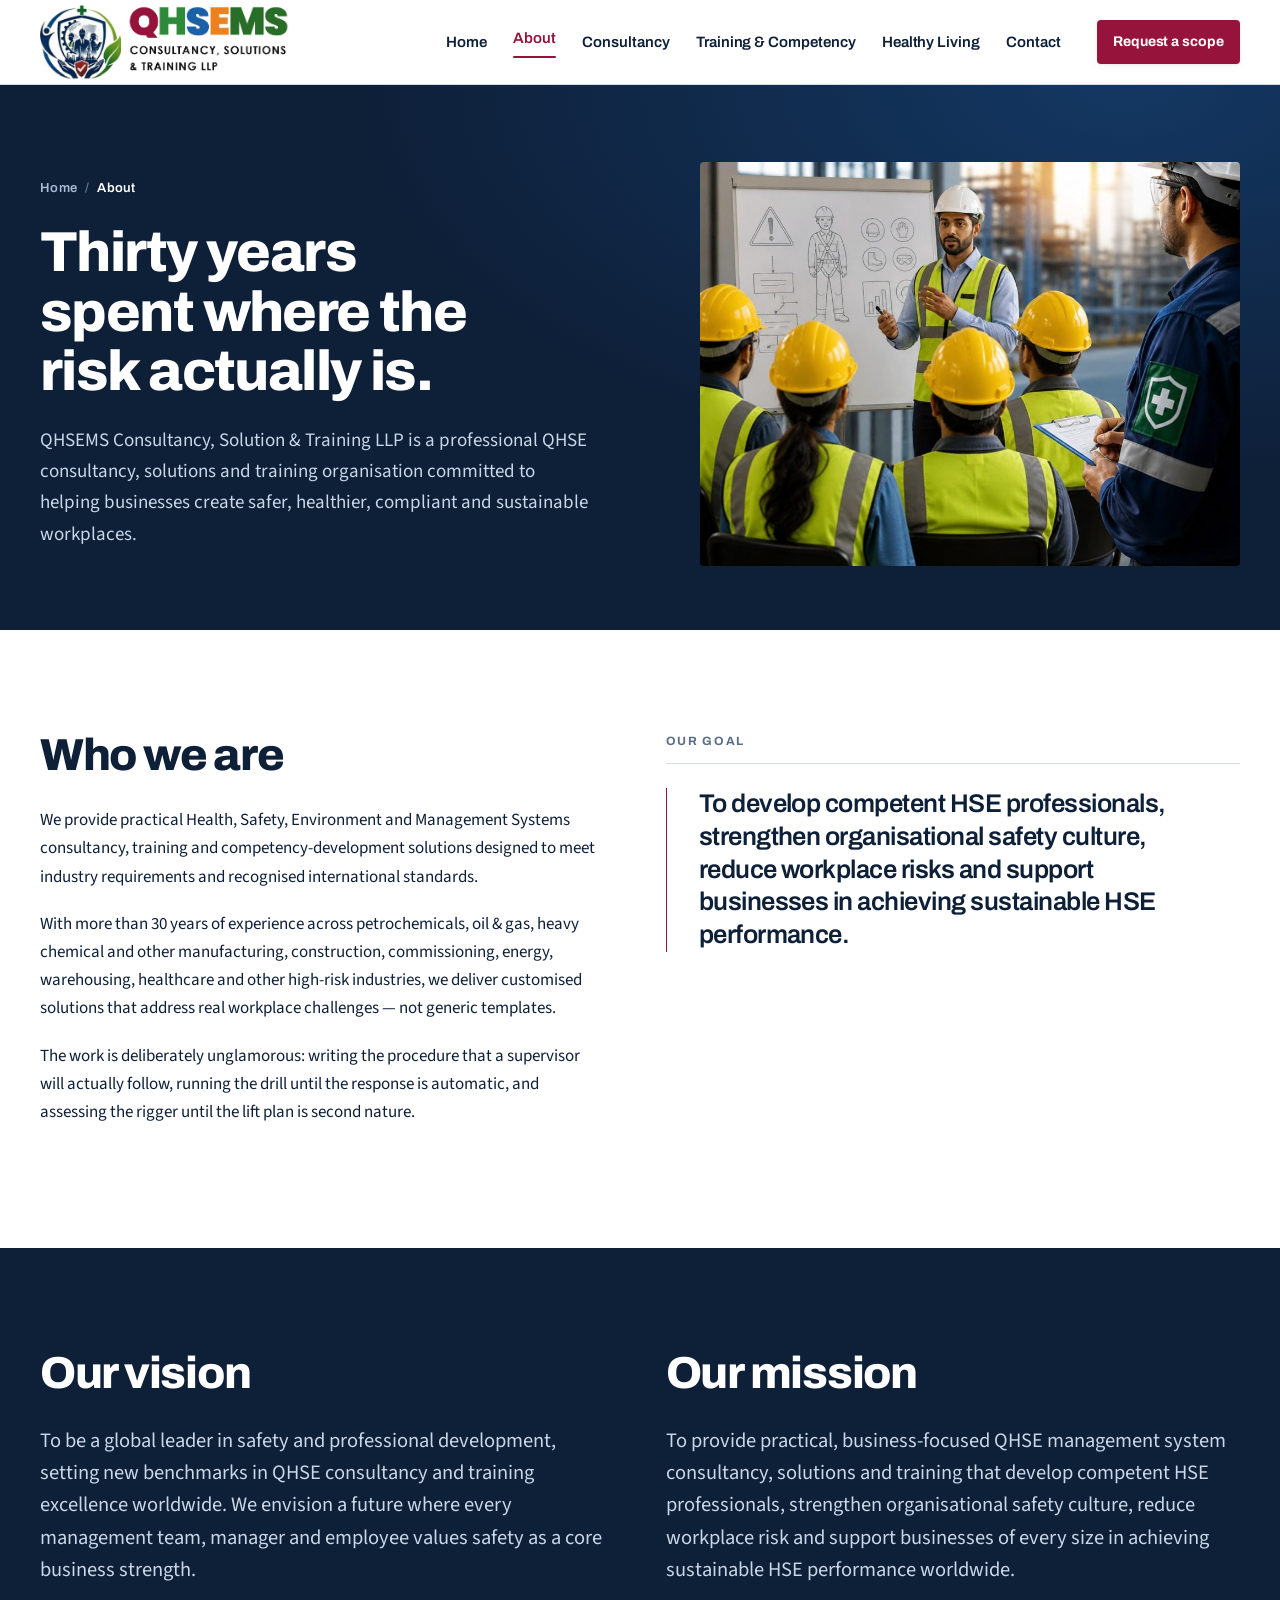
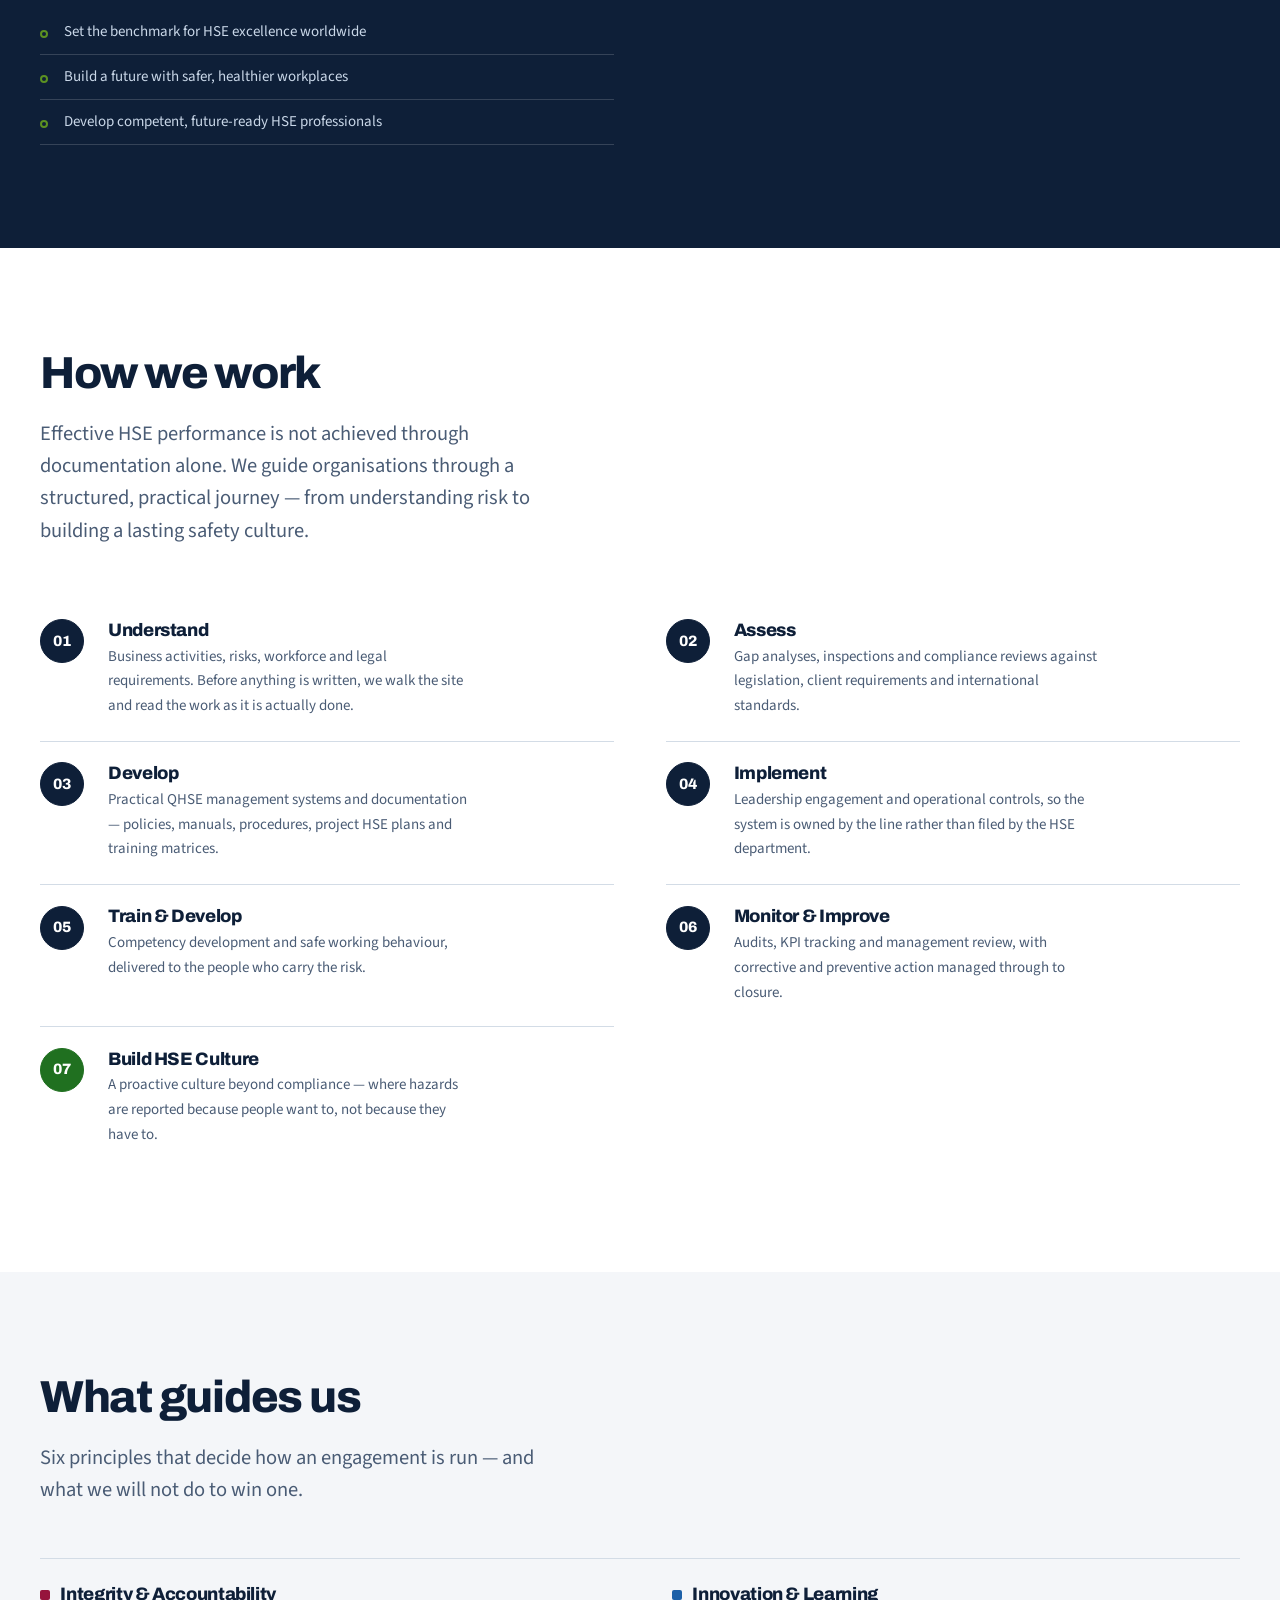
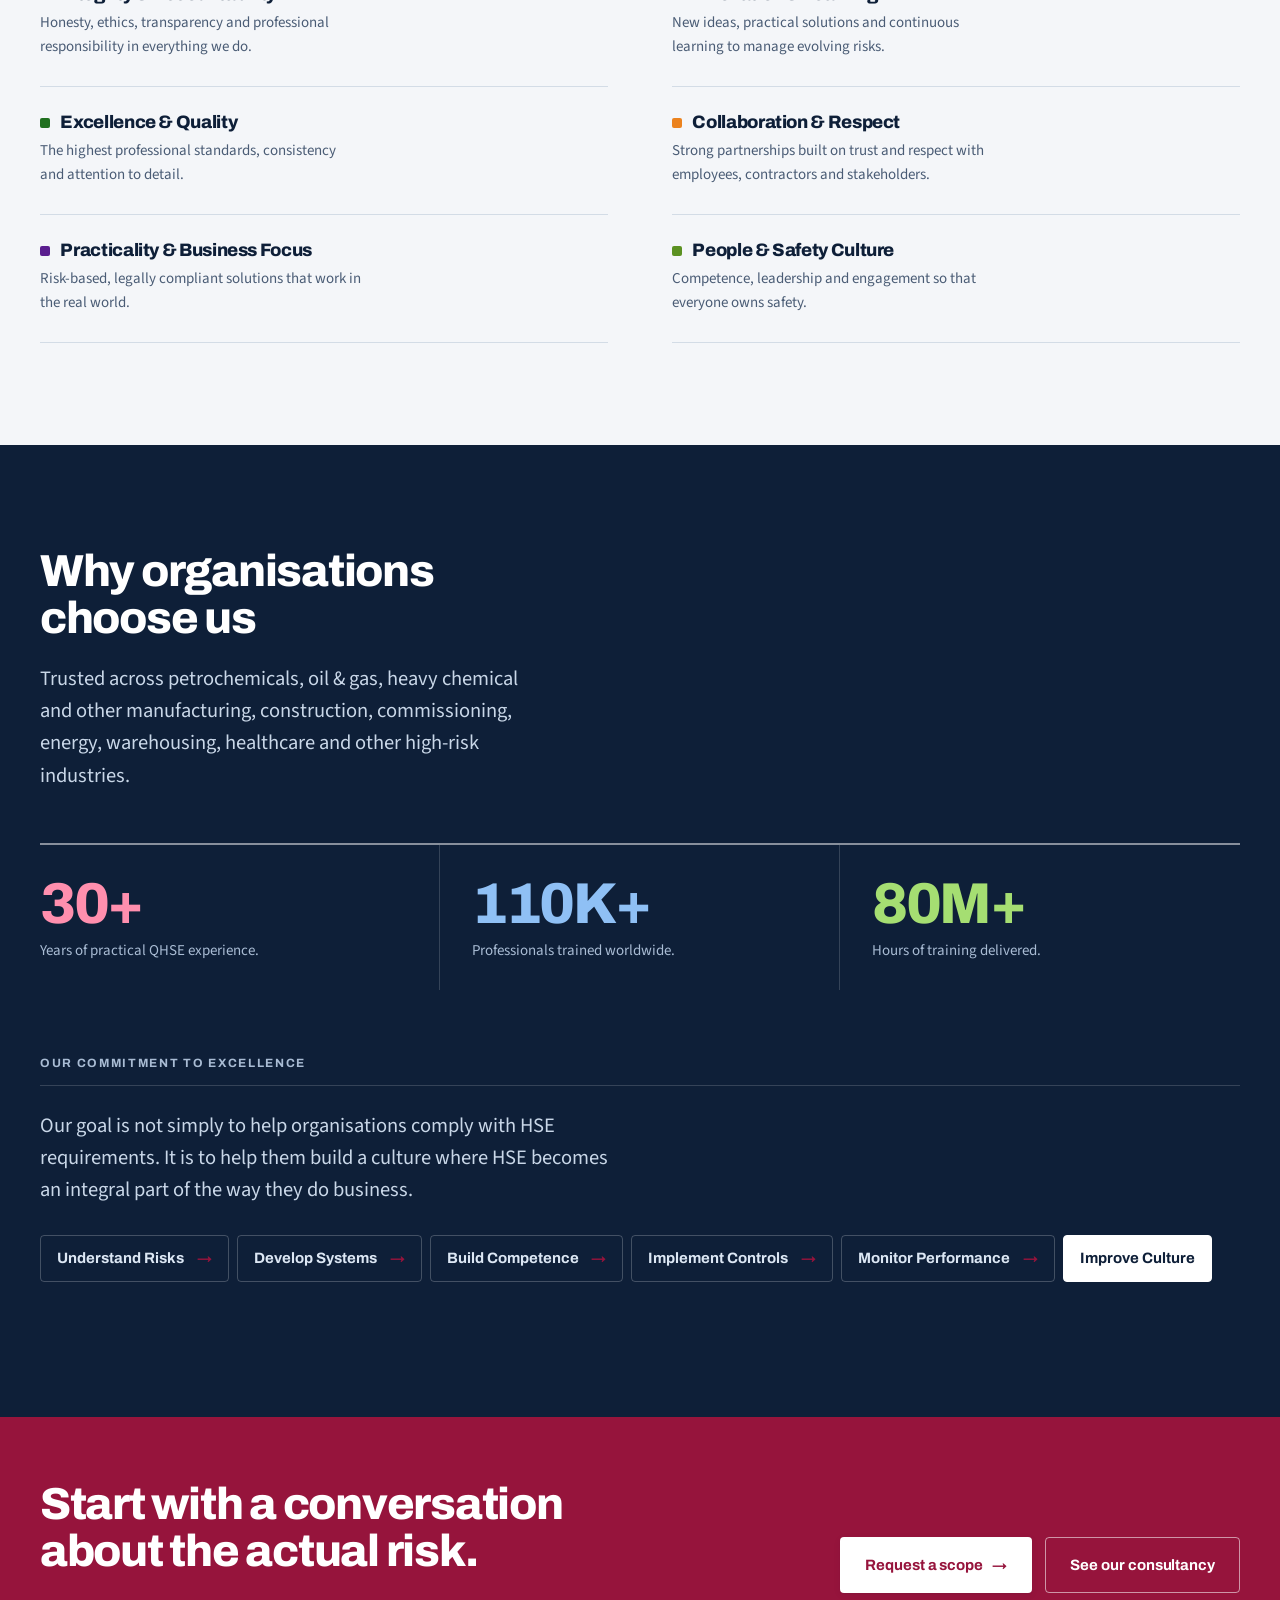
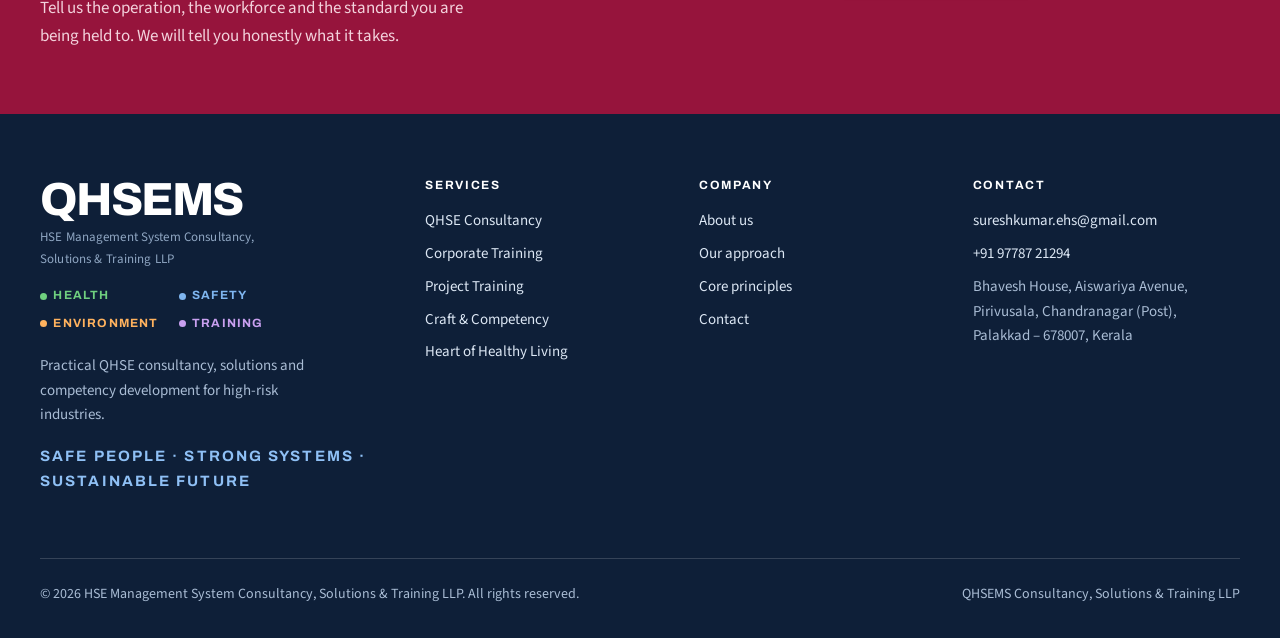
==== commit 637b5358: "Hide credentials strip and drop Healthy Living hero badge - Hide the standards & awarding bodies log" ====
--- a/about.html
+++ b/about.html
@@ -64,8 +64,9 @@
         <div class="reveal">
           <span class="rule-label">Our goal</span>
           <p class="quote" style="margin-bottom:2rem">To develop competent HSE professionals, strengthen organisational safety culture, reduce workplace risks and support businesses in achieving sustainable HSE performance.</p>
-          <span class="rule-label">Standards &amp; awarding bodies we work to</span>
-          <ul class="cred-logos">
+          <!-- CREDENTIALS HIDDEN: remove `hidden` from the label and list below to show them again -->
+          <span class="rule-label" hidden>Standards &amp; awarding bodies we work to</span>
+          <ul class="cred-logos" hidden>
             <li><img src="assets/img/cred-iso.png" alt="ISO &mdash; International Organization for Standardization" width="142" height="120" loading="lazy"></li>
             <li><img src="assets/img/cred-medic-first-aid.png" alt="MEDIC First Aid, an HSI company" width="186" height="120" loading="lazy"></li>
             <li><img src="assets/img/cred-iosh.png" alt="IOSH approved training provider 5235" width="120" height="120" loading="lazy"></li>
--- a/assets/css/site.css
+++ b/assets/css/site.css
@@ -333,7 +333,6 @@
 @media (min-width:1060px){ .cat-list.cat-list--2{ grid-template-columns:repeat(2,1fr); } }
 .cat-group__head h3{ font-size:clamp(1.25rem,2vw,1.5rem); margin:0; }
 .page-head--heart::before{ background:radial-gradient(100% 120% at 88% 0%, rgba(184,40,90,.34), transparent 60%); }
-.track__tag--ink{ display:inline-block; margin-bottom:1rem; color:#fff; background:rgba(255,255,255,.12); }
 .track__tag{
   align-self:flex-start; margin-bottom:.6rem; padding:.2rem .6rem; border-radius:999px;
   font-family:var(--display); font-weight:700; font-size:.75rem; letter-spacing:.04em;
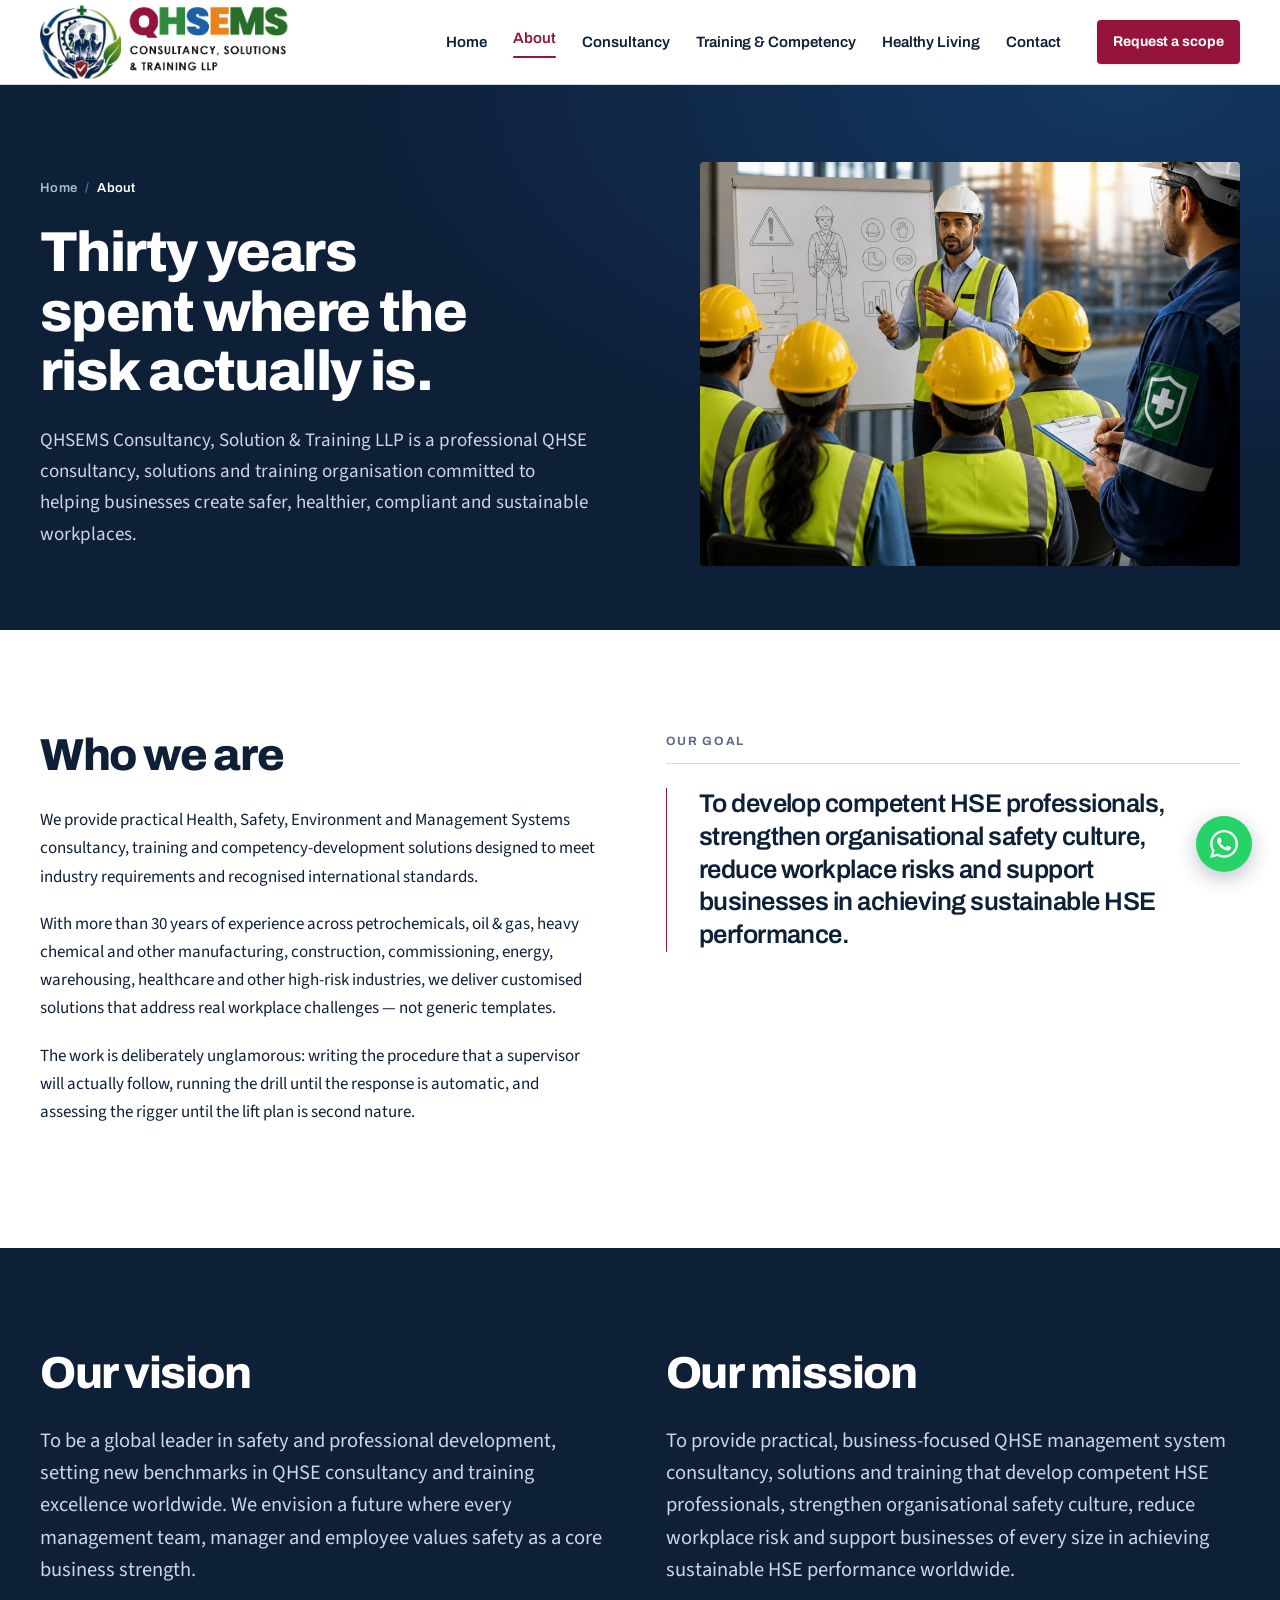
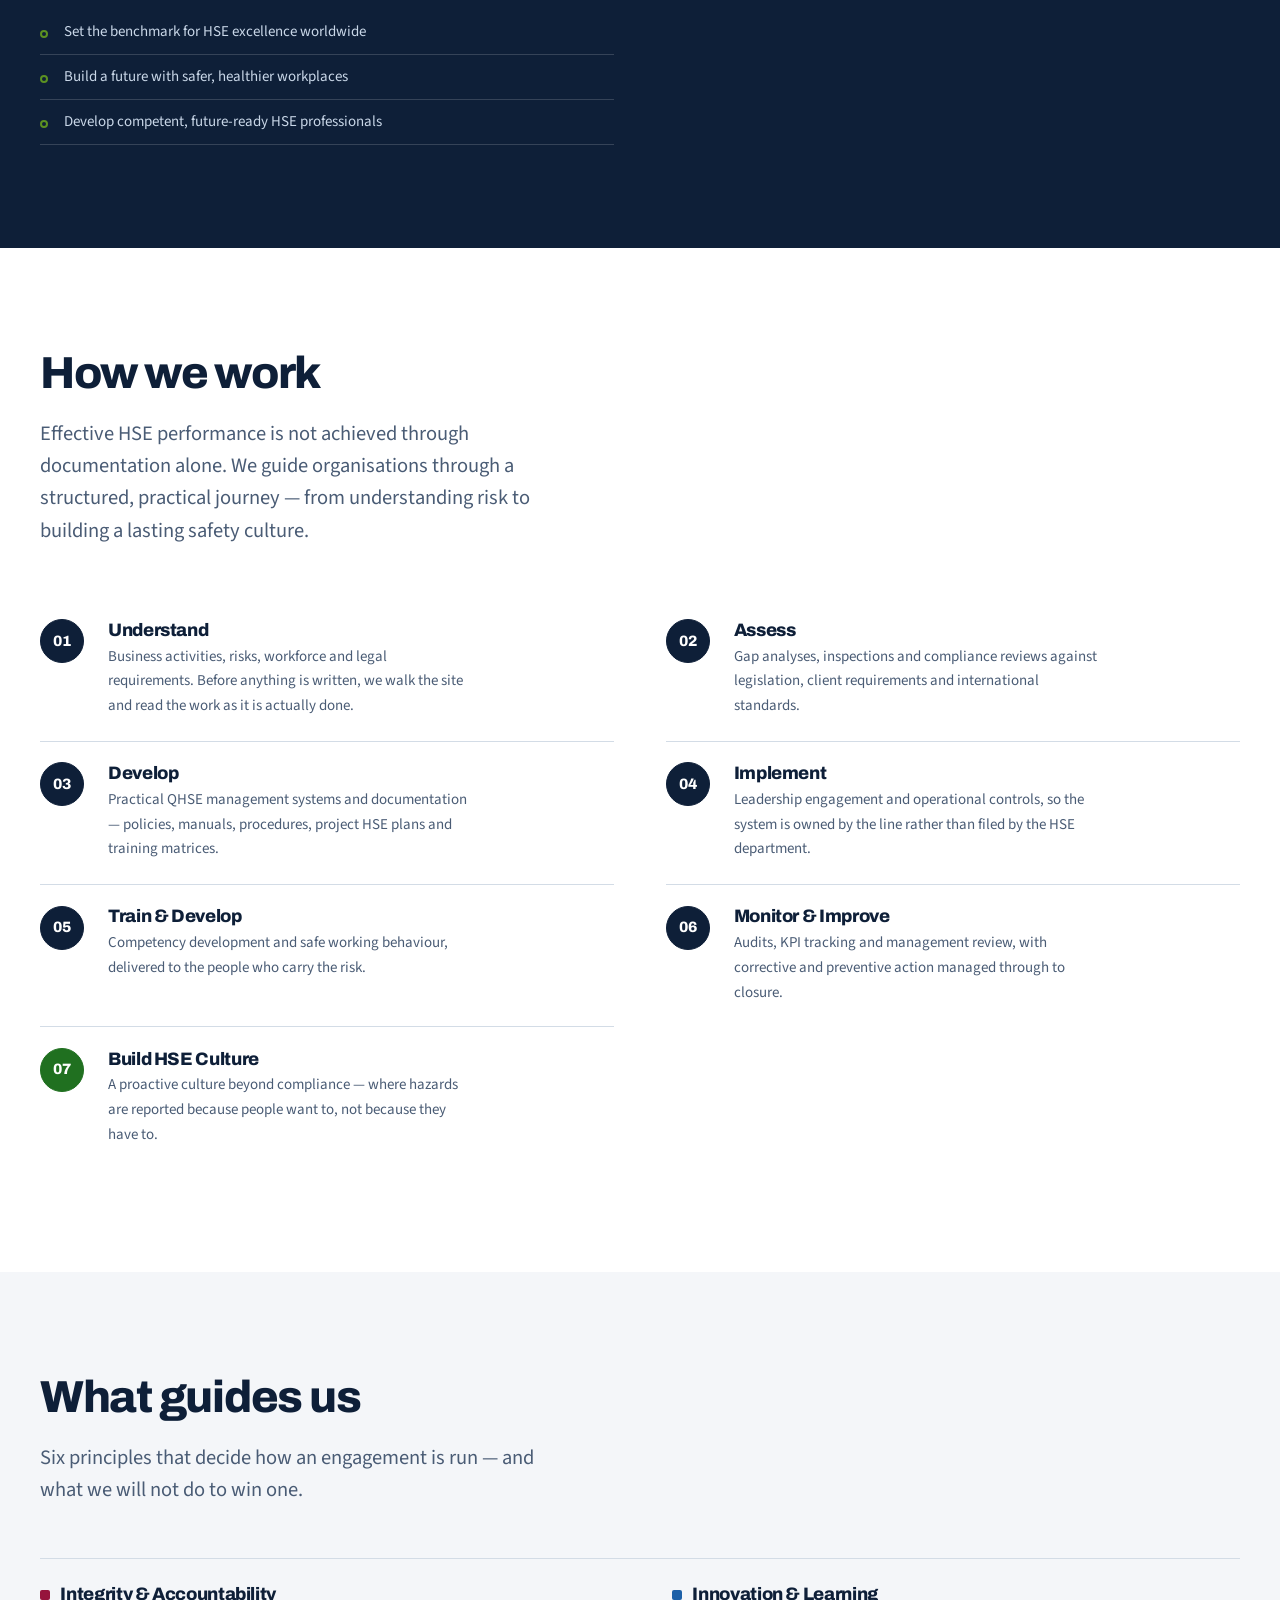
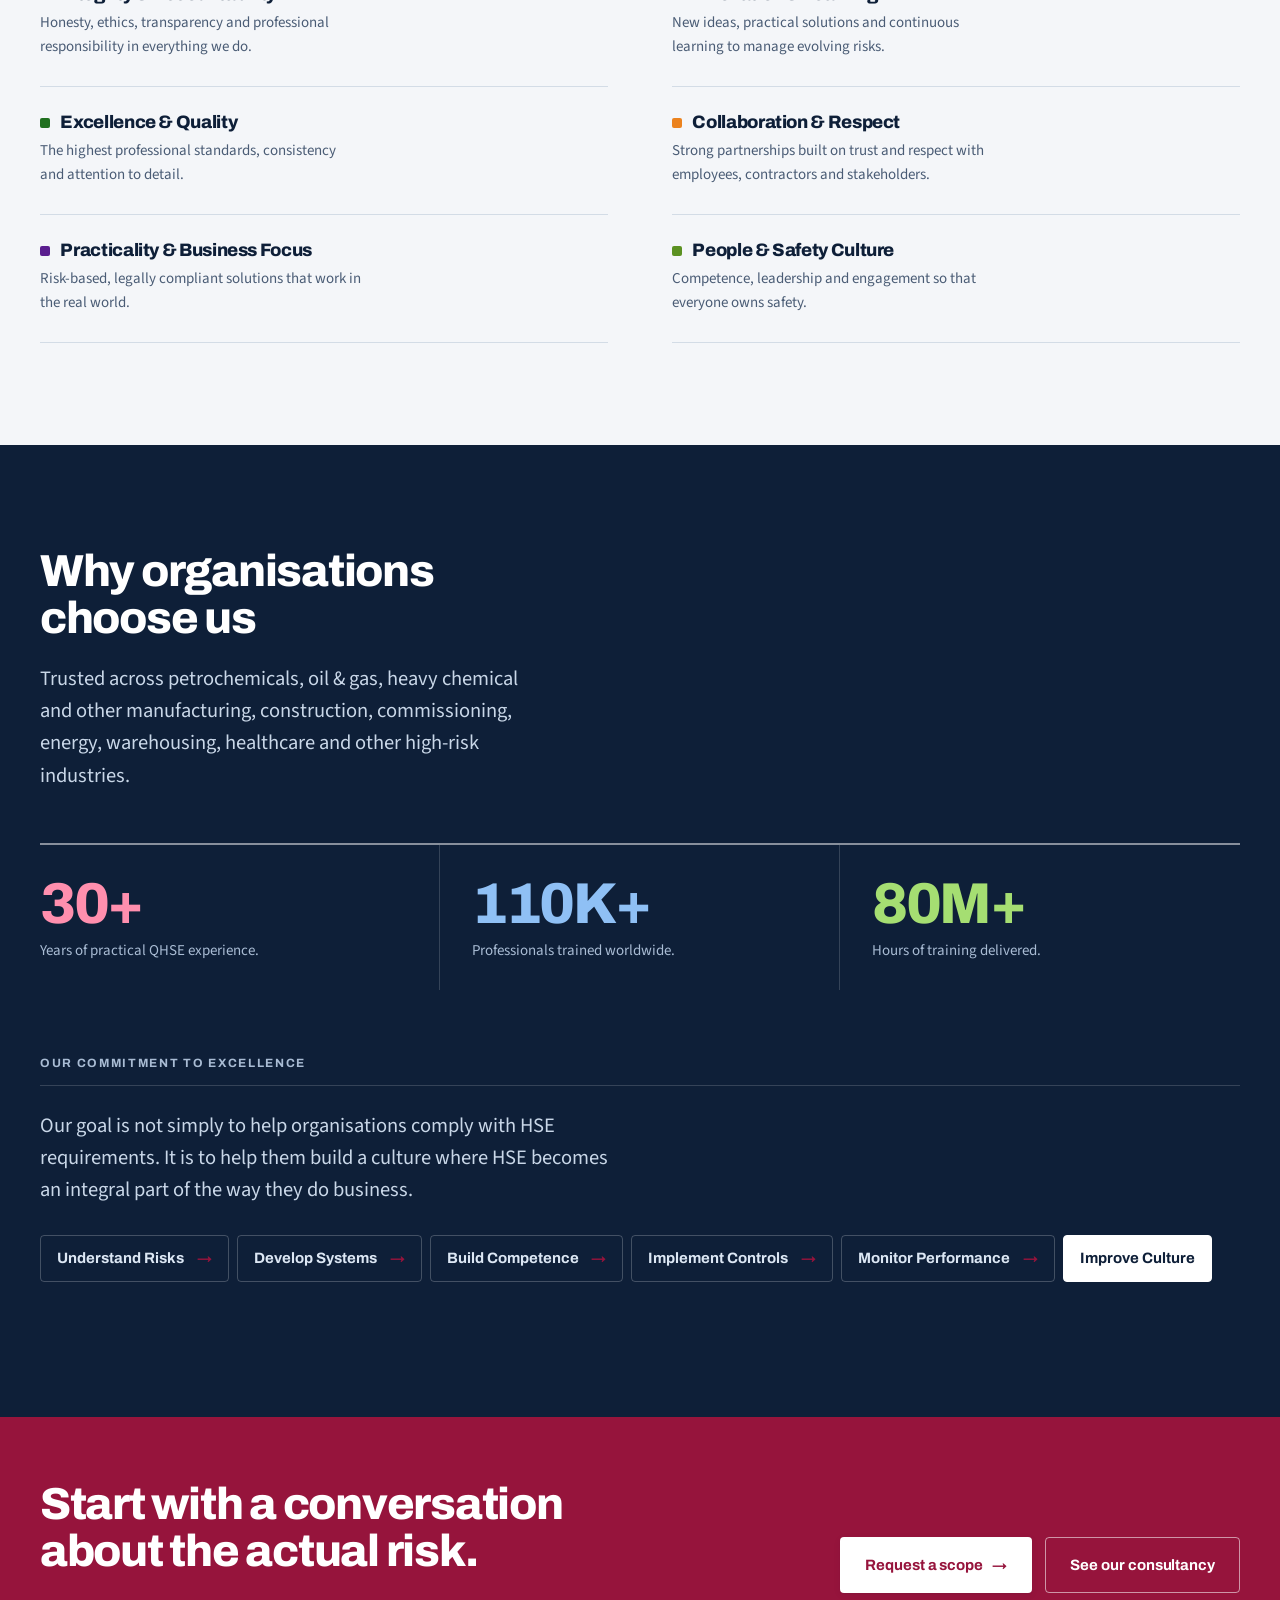
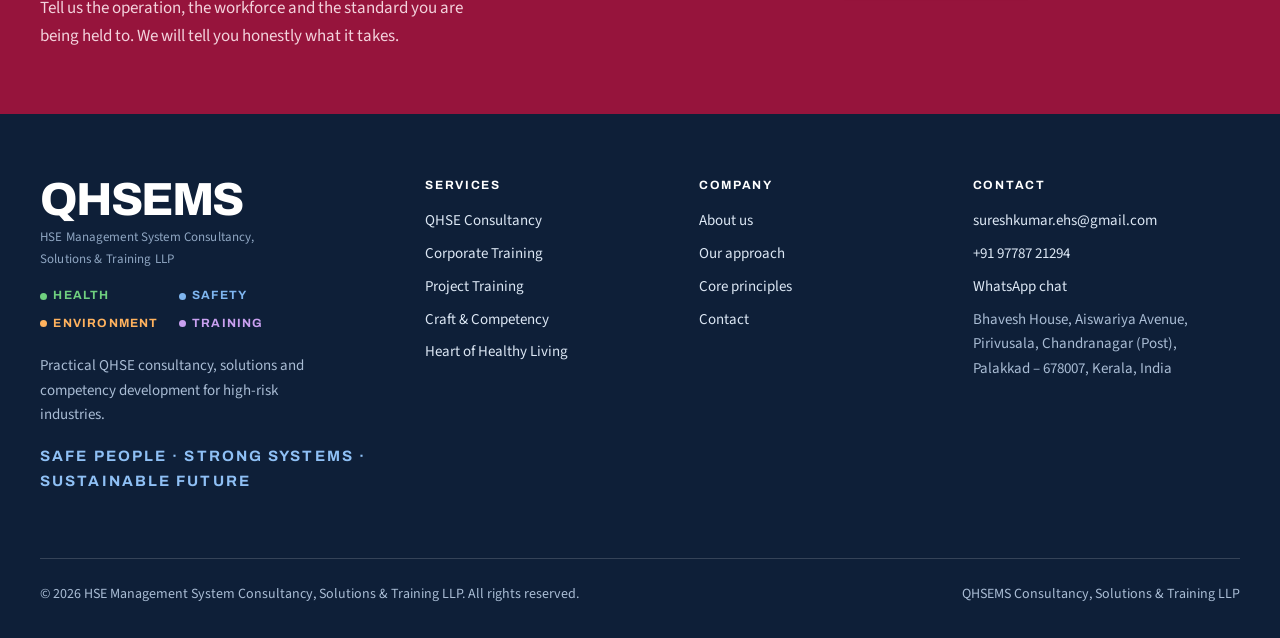
==== commit ccf9f86d: "Add WhatsApp chat, India to address, and Healthy Living hero photo - WhatsApp chat link (wa.me, pref" ====
--- a/about.html
+++ b/about.html
@@ -246,7 +246,8 @@
         <ul>
           <li><a href="mailto:sureshkumar.ehs@gmail.com">sureshkumar.ehs@gmail.com</a></li>
           <li><a href="tel:+919778721294">+91 97787 21294</a></li>
-          <li>Bhavesh House, Aiswariya Avenue,<br>Pirivusala, Chandranagar (Post),<br>Palakkad &ndash; 678007, Kerala</li>
+          <li><a href="https://wa.me/919778721294?text=Hello%20QHSEMS%2C%20I%20would%20like%20to%20enquire%20about%20your%20services." target="_blank" rel="noopener">WhatsApp chat</a></li>
+          <li>Bhavesh House, Aiswariya Avenue,<br>Pirivusala, Chandranagar (Post),<br>Palakkad &ndash; 678007, Kerala, India</li>
         </ul>
       </div>
     </div>
@@ -257,6 +258,8 @@
   </div>
 </footer>
 
+<a class="wa-float" href="https://wa.me/919778721294?text=Hello%20QHSEMS%2C%20I%20would%20like%20to%20enquire%20about%20your%20services." target="_blank" rel="noopener" aria-label="Chat with us on WhatsApp" title="Chat with us on WhatsApp"><svg viewBox="0 0 24 24" width="28" height="28" aria-hidden="true" focusable="false"><path fill="currentColor" d="M17.472 14.382c-.297-.149-1.758-.867-2.03-.967-.273-.099-.471-.148-.67.15-.197.297-.767.966-.94 1.164-.173.199-.347.223-.644.075-.297-.15-1.255-.463-2.39-1.475-.883-.788-1.48-1.761-1.653-2.059-.173-.297-.018-.458.13-.606.134-.133.298-.347.446-.52.149-.174.198-.298.298-.497.099-.198.05-.371-.025-.52-.075-.149-.669-1.612-.916-2.207-.242-.579-.487-.5-.669-.51-.173-.008-.371-.01-.57-.01-.198 0-.52.074-.792.372-.272.297-1.04 1.016-1.04 2.479 0 1.462 1.065 2.875 1.213 3.074.149.198 2.096 3.2 5.077 4.487.709.306 1.262.489 1.694.625.712.227 1.36.195 1.871.118.571-.085 1.758-.719 2.006-1.413.248-.694.248-1.289.173-1.413-.074-.124-.272-.198-.57-.347m-5.421 7.403h-.004a9.87 9.87 0 0 1-5.031-1.378l-.361-.214-3.741.982.998-3.648-.235-.374a9.86 9.86 0 0 1-1.51-5.26c.001-5.45 4.436-9.884 9.888-9.884 2.64 0 5.122 1.03 6.988 2.898a9.825 9.825 0 0 1 2.893 6.994c-.003 5.45-4.437 9.884-9.885 9.884m8.413-18.297A11.815 11.815 0 0 0 12.05 0C5.495 0 .16 5.335.157 11.892c0 2.096.547 4.142 1.588 5.945L.057 24l6.305-1.654a11.882 11.882 0 0 0 5.683 1.448h.005c6.554 0 11.89-5.335 11.893-11.893a11.821 11.821 0 0 0-3.48-8.413Z"/></svg></a>
+
 <script src="assets/js/site.js"></script>
 </body>
 </html>
--- a/assets/css/site.css
+++ b/assets/css/site.css
@@ -714,8 +714,18 @@
   .chip{ flex:1 1 auto; text-align:center; padding:.6rem .5rem; }
 }
 
+/* WhatsApp chat button: sits under the mobile nav (90), scrim (110) and enquiry panel (120). */
+.wa-float{
+  position:fixed; right:clamp(1rem,3vw,1.75rem); bottom:clamp(1rem,3vw,1.75rem); z-index:80;
+  width:56px; height:56px; border-radius:50%; display:grid; place-items:center;
+  background:#25D366; color:#fff; box-shadow:0 6px 20px rgba(14,31,56,.28);
+  transition:transform .2s var(--ease), box-shadow .2s var(--ease);
+}
+.wa-float:hover{ transform:translateY(-2px); box-shadow:0 10px 26px rgba(14,31,56,.34); }
+.wa-float:focus-visible{ outline:3px solid var(--ink); outline-offset:3px; }
+
 @media print{
-  .site-header,.filters,.basket,.basket__scrim,.cta,.nav-toggle{ display:none !important; }
+  .site-header,.filters,.basket,.basket__scrim,.cta,.nav-toggle,.wa-float{ display:none !important; }
   body{ font-size:11pt; }
   .section--ink,.page-head,.hero{ background:#fff !important; color:#000 !important; }
   .page-head h1,.hero h1,.section--ink h2,.section--ink h3{ color:#000 !important; }
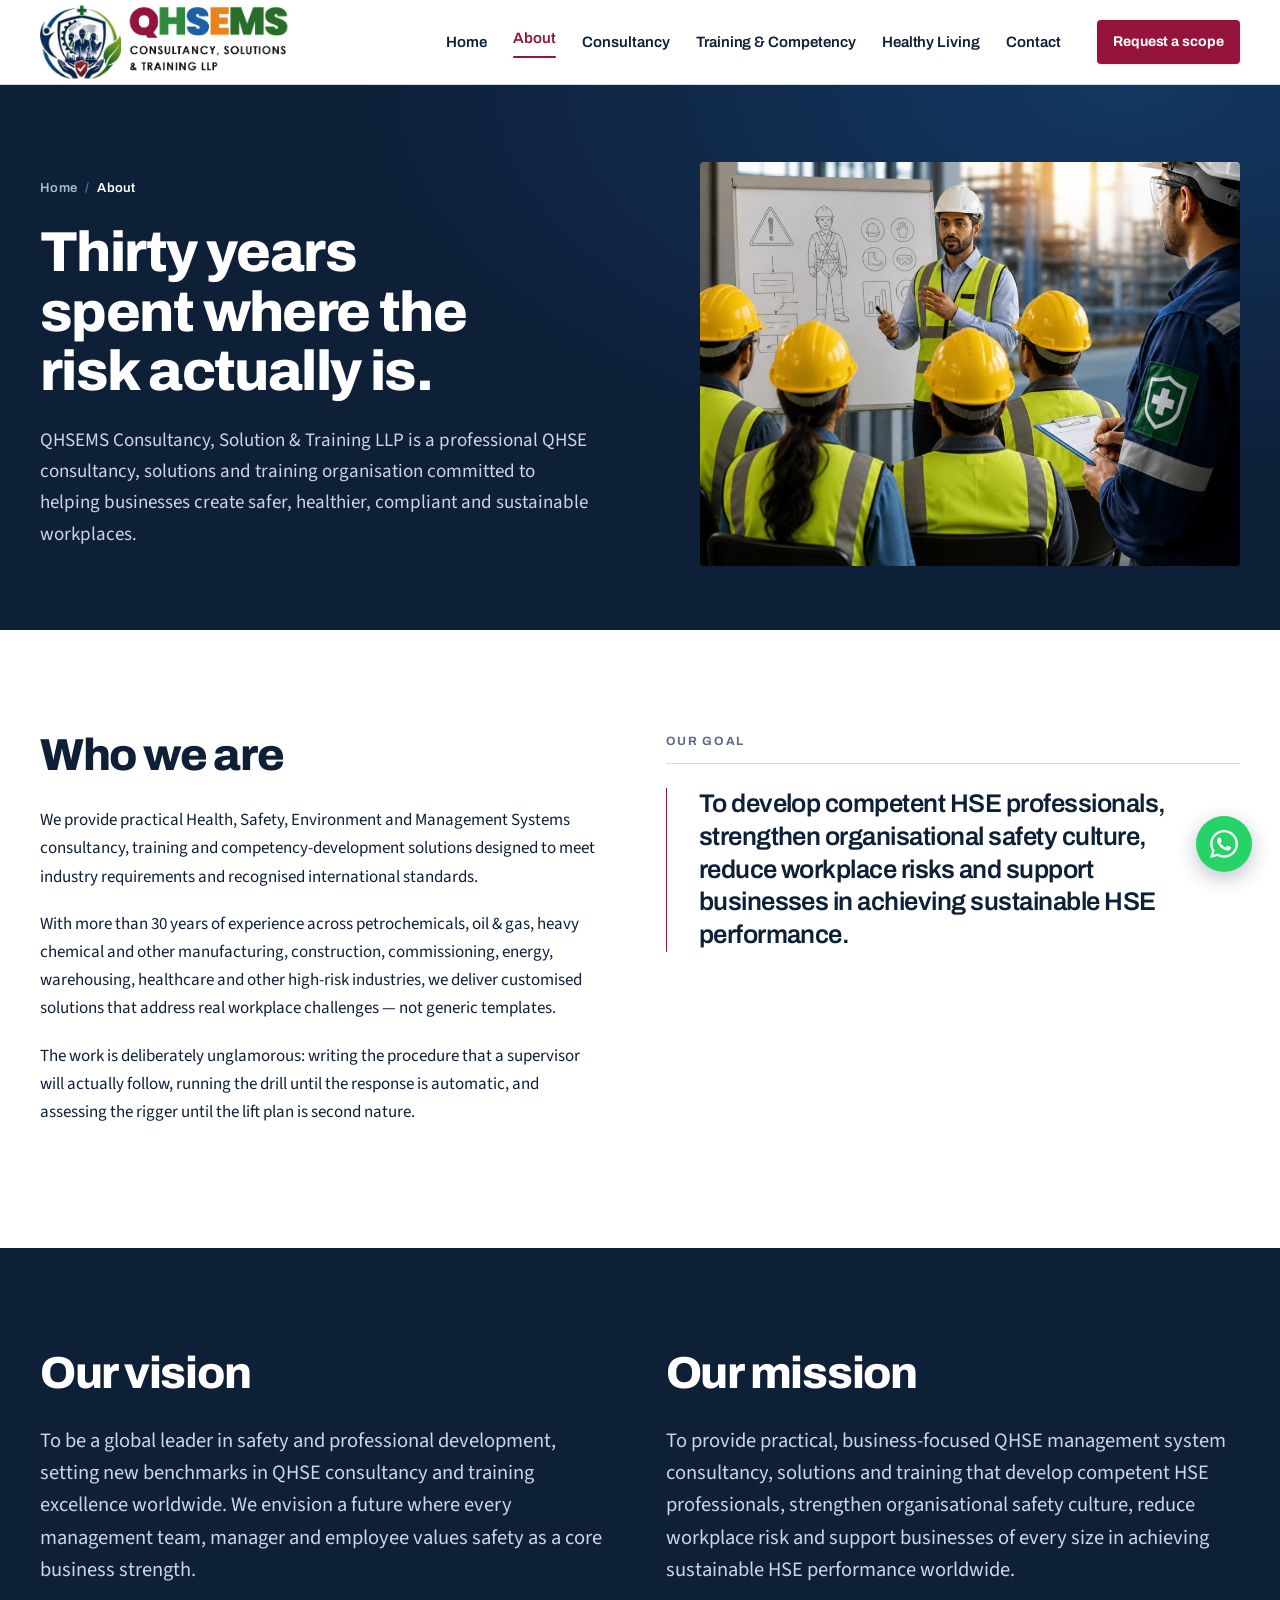
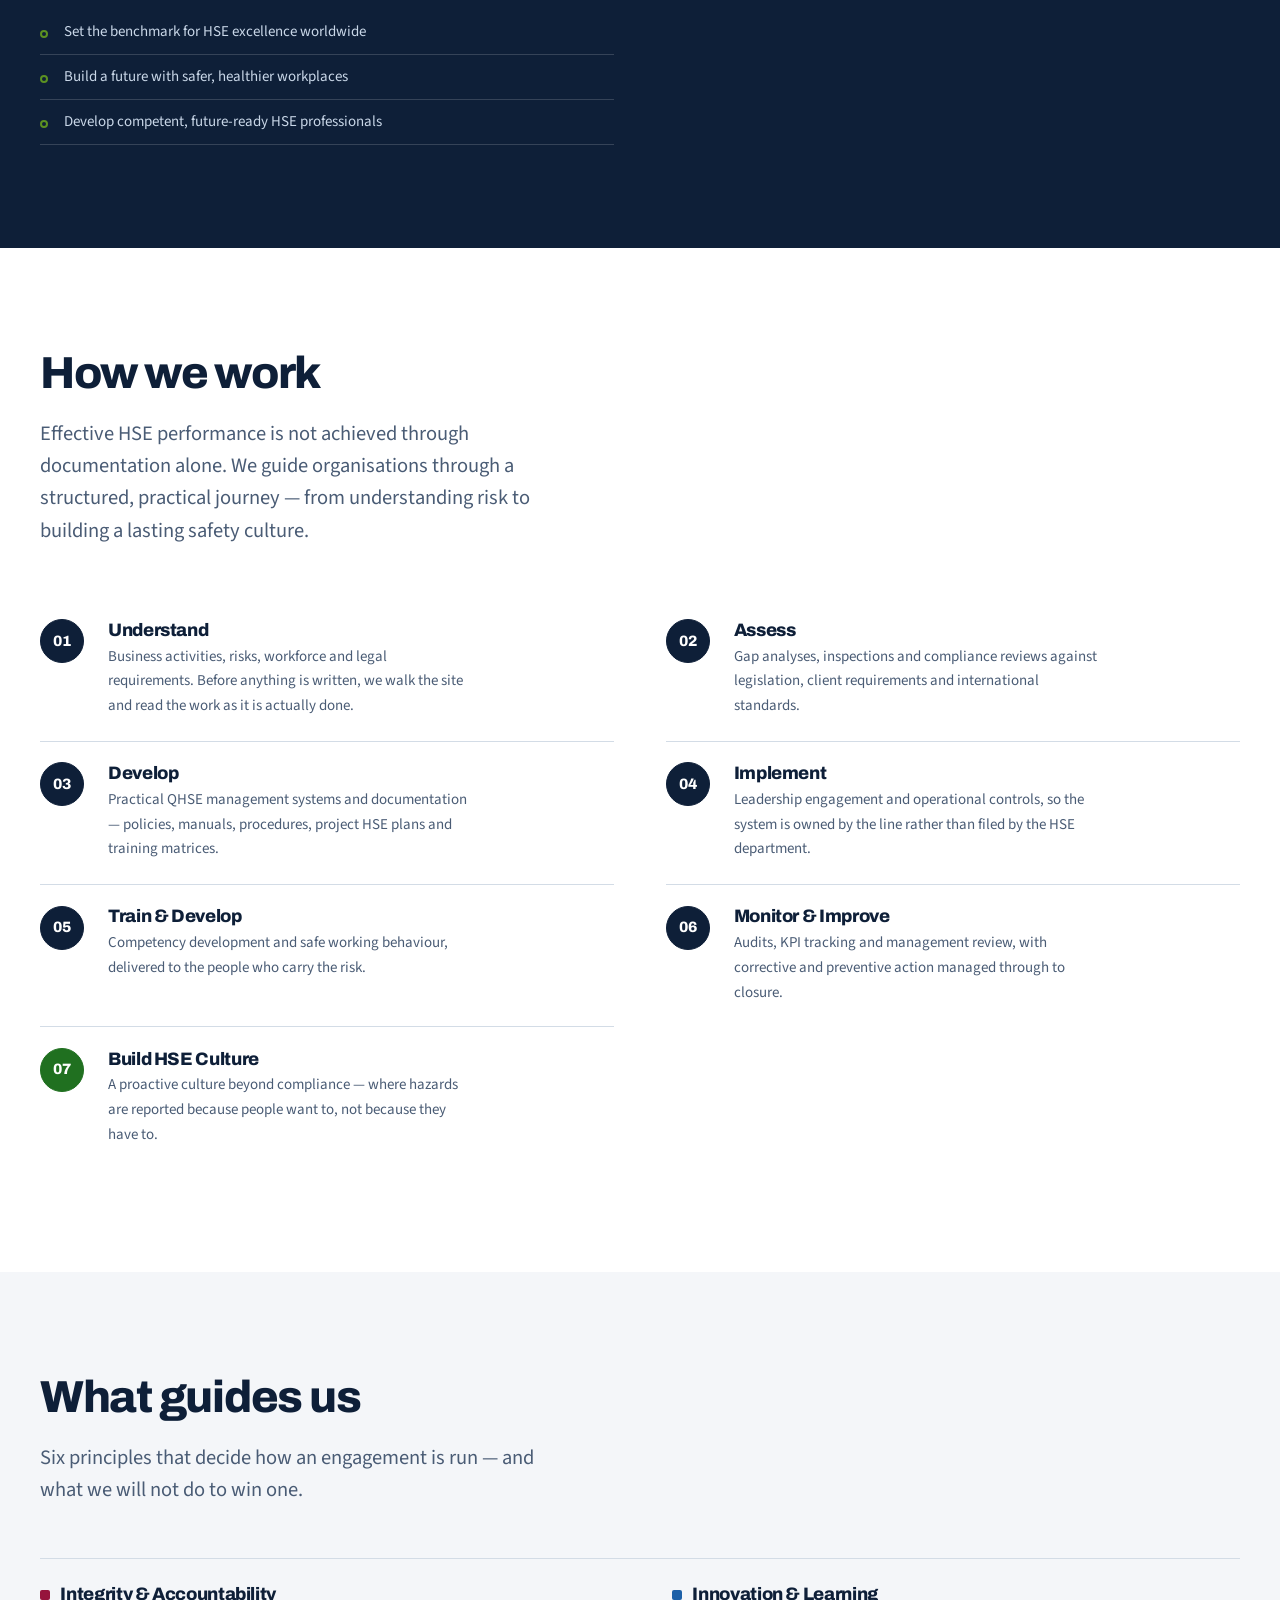
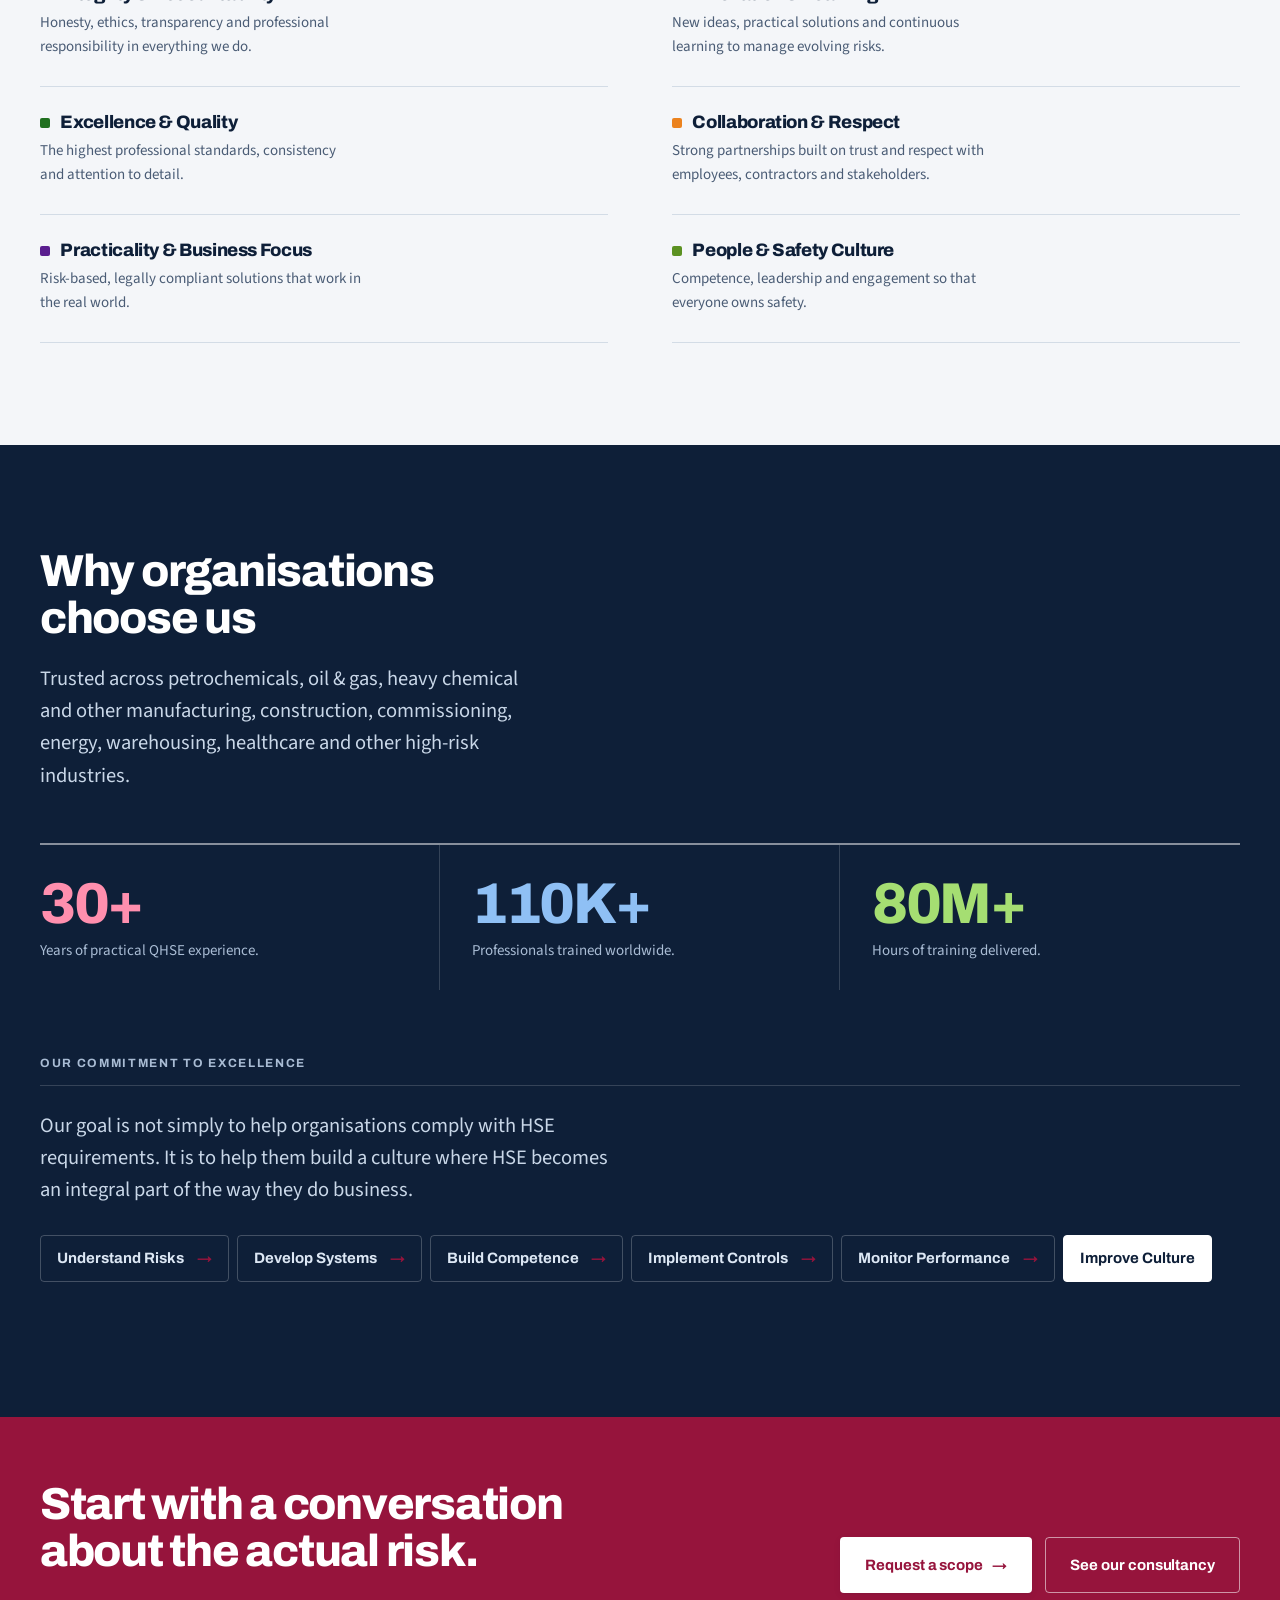
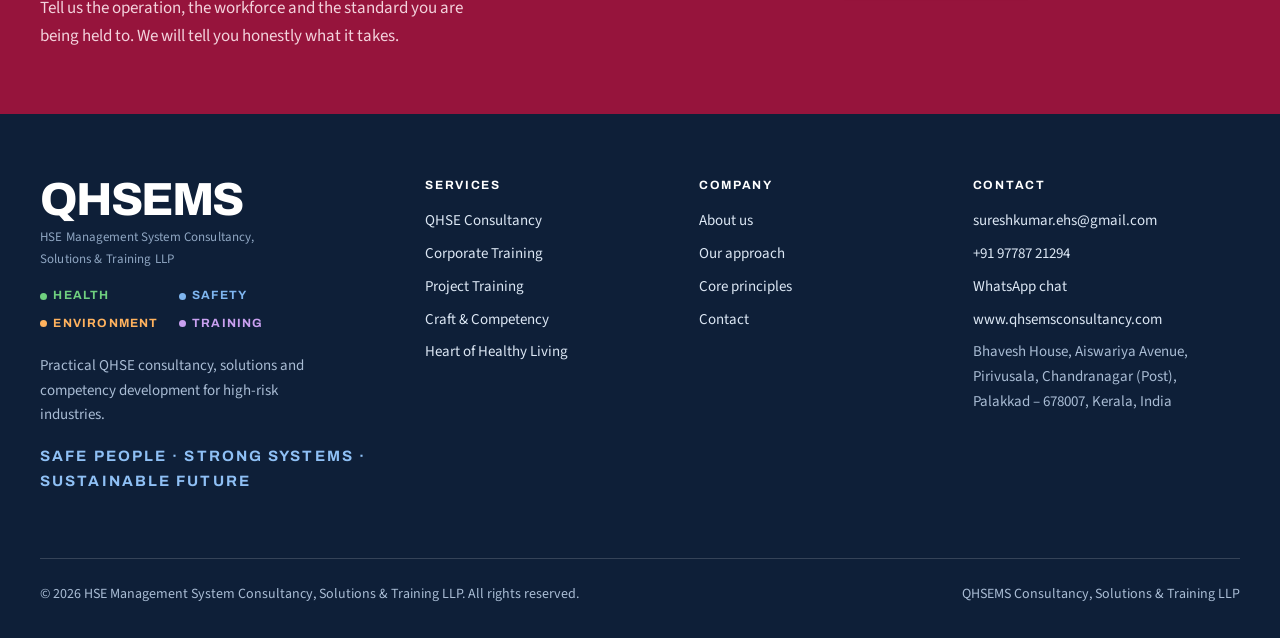
==== commit c98a86fe: "Add page photos and the new website domain to contact info - Header photos on the Consultancy, Train" ====
--- a/about.html
+++ b/about.html
@@ -247,6 +247,7 @@
           <li><a href="mailto:sureshkumar.ehs@gmail.com">sureshkumar.ehs@gmail.com</a></li>
           <li><a href="tel:+919778721294">+91 97787 21294</a></li>
           <li><a href="https://wa.me/919778721294?text=Hello%20QHSEMS%2C%20I%20would%20like%20to%20enquire%20about%20your%20services." target="_blank" rel="noopener">WhatsApp chat</a></li>
+          <li><a href="https://www.qhsemsconsultancy.com/">www.qhsemsconsultancy.com</a></li>
           <li>Bhavesh House, Aiswariya Avenue,<br>Pirivusala, Chandranagar (Post),<br>Palakkad &ndash; 678007, Kerala, India</li>
         </ul>
       </div>
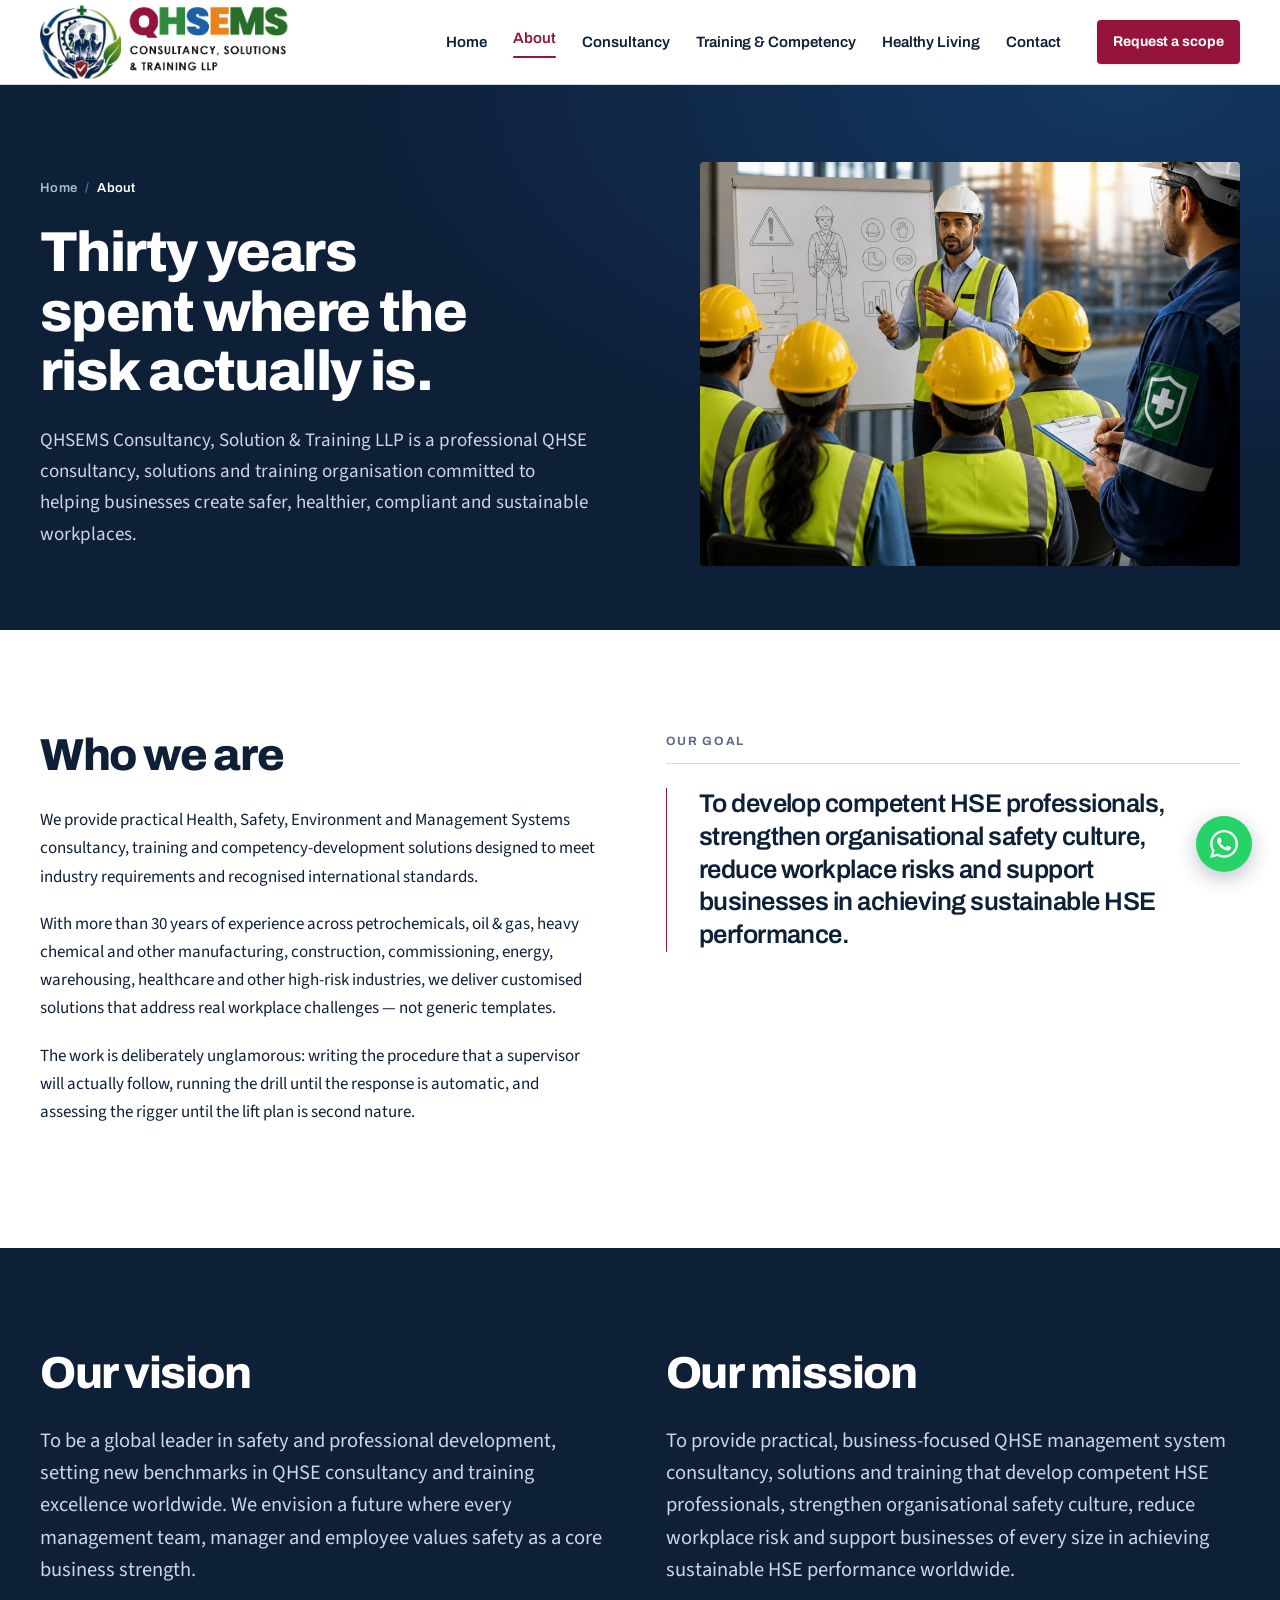
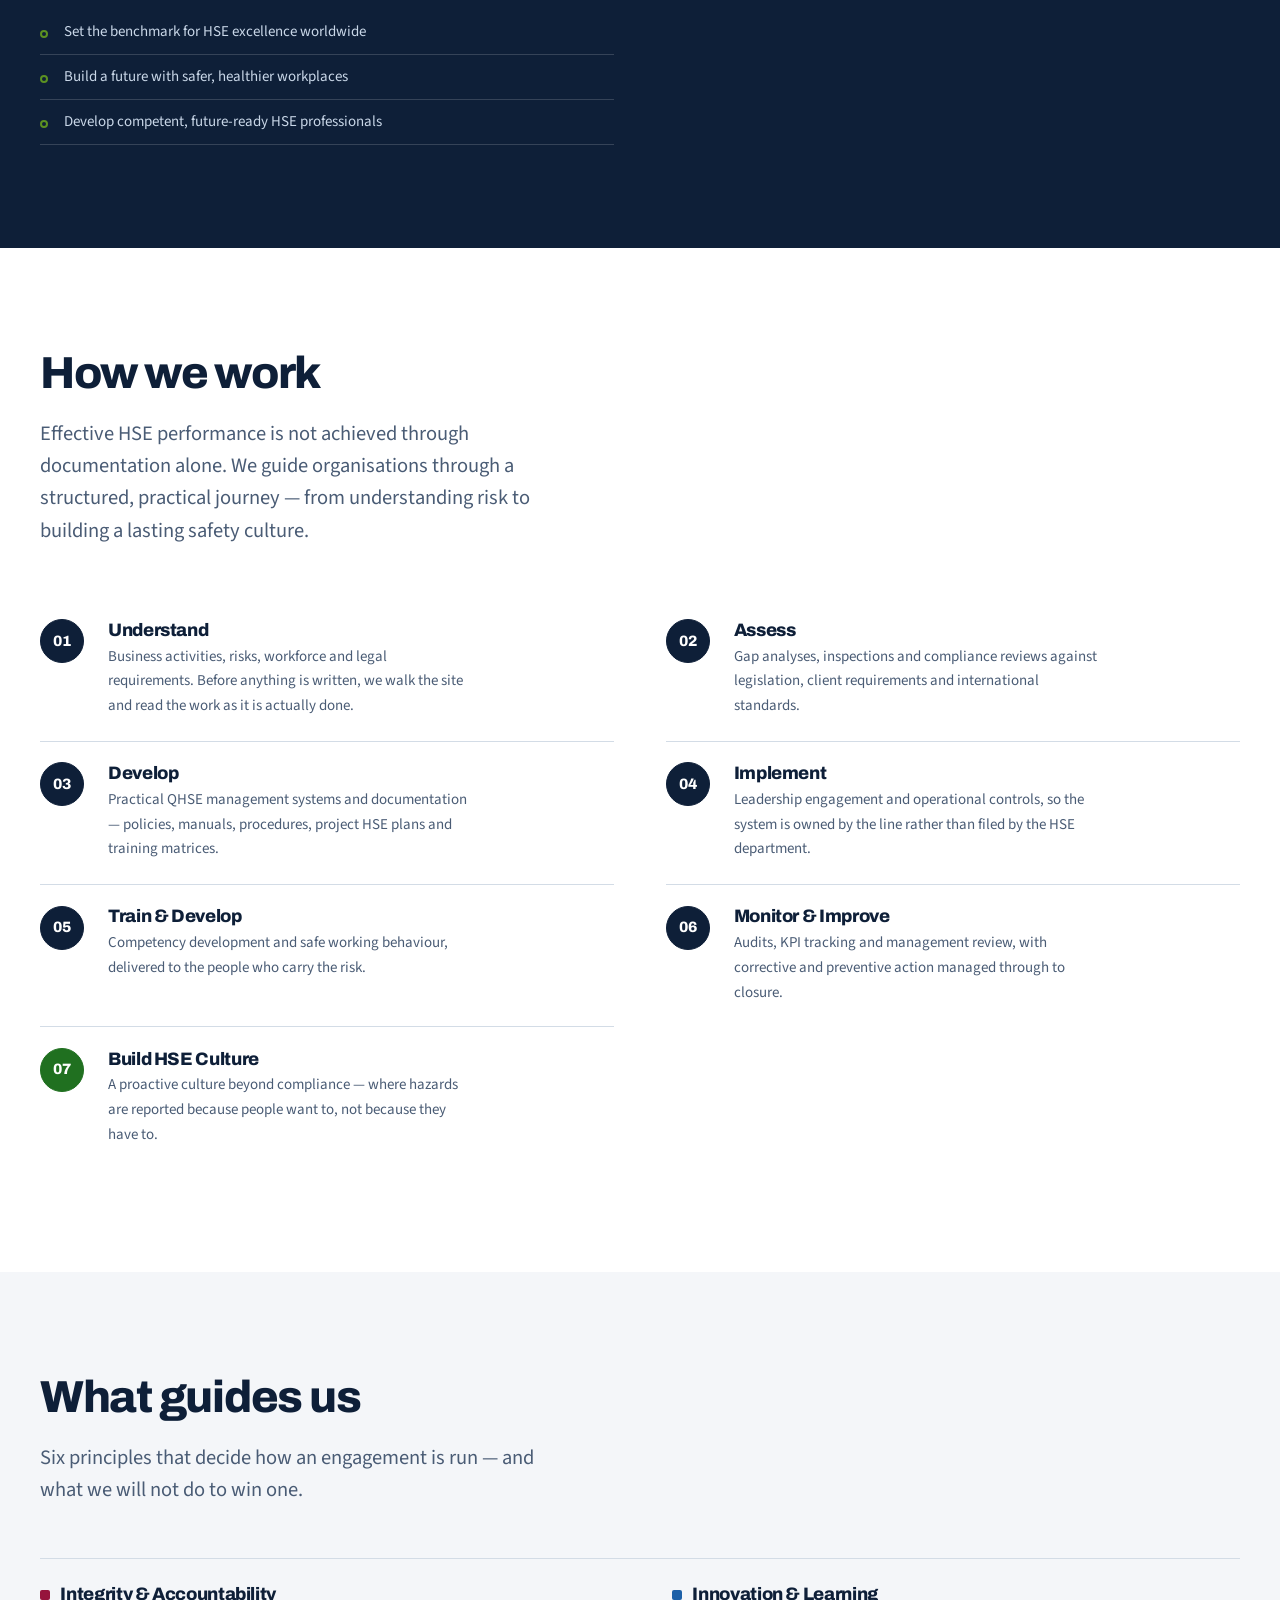
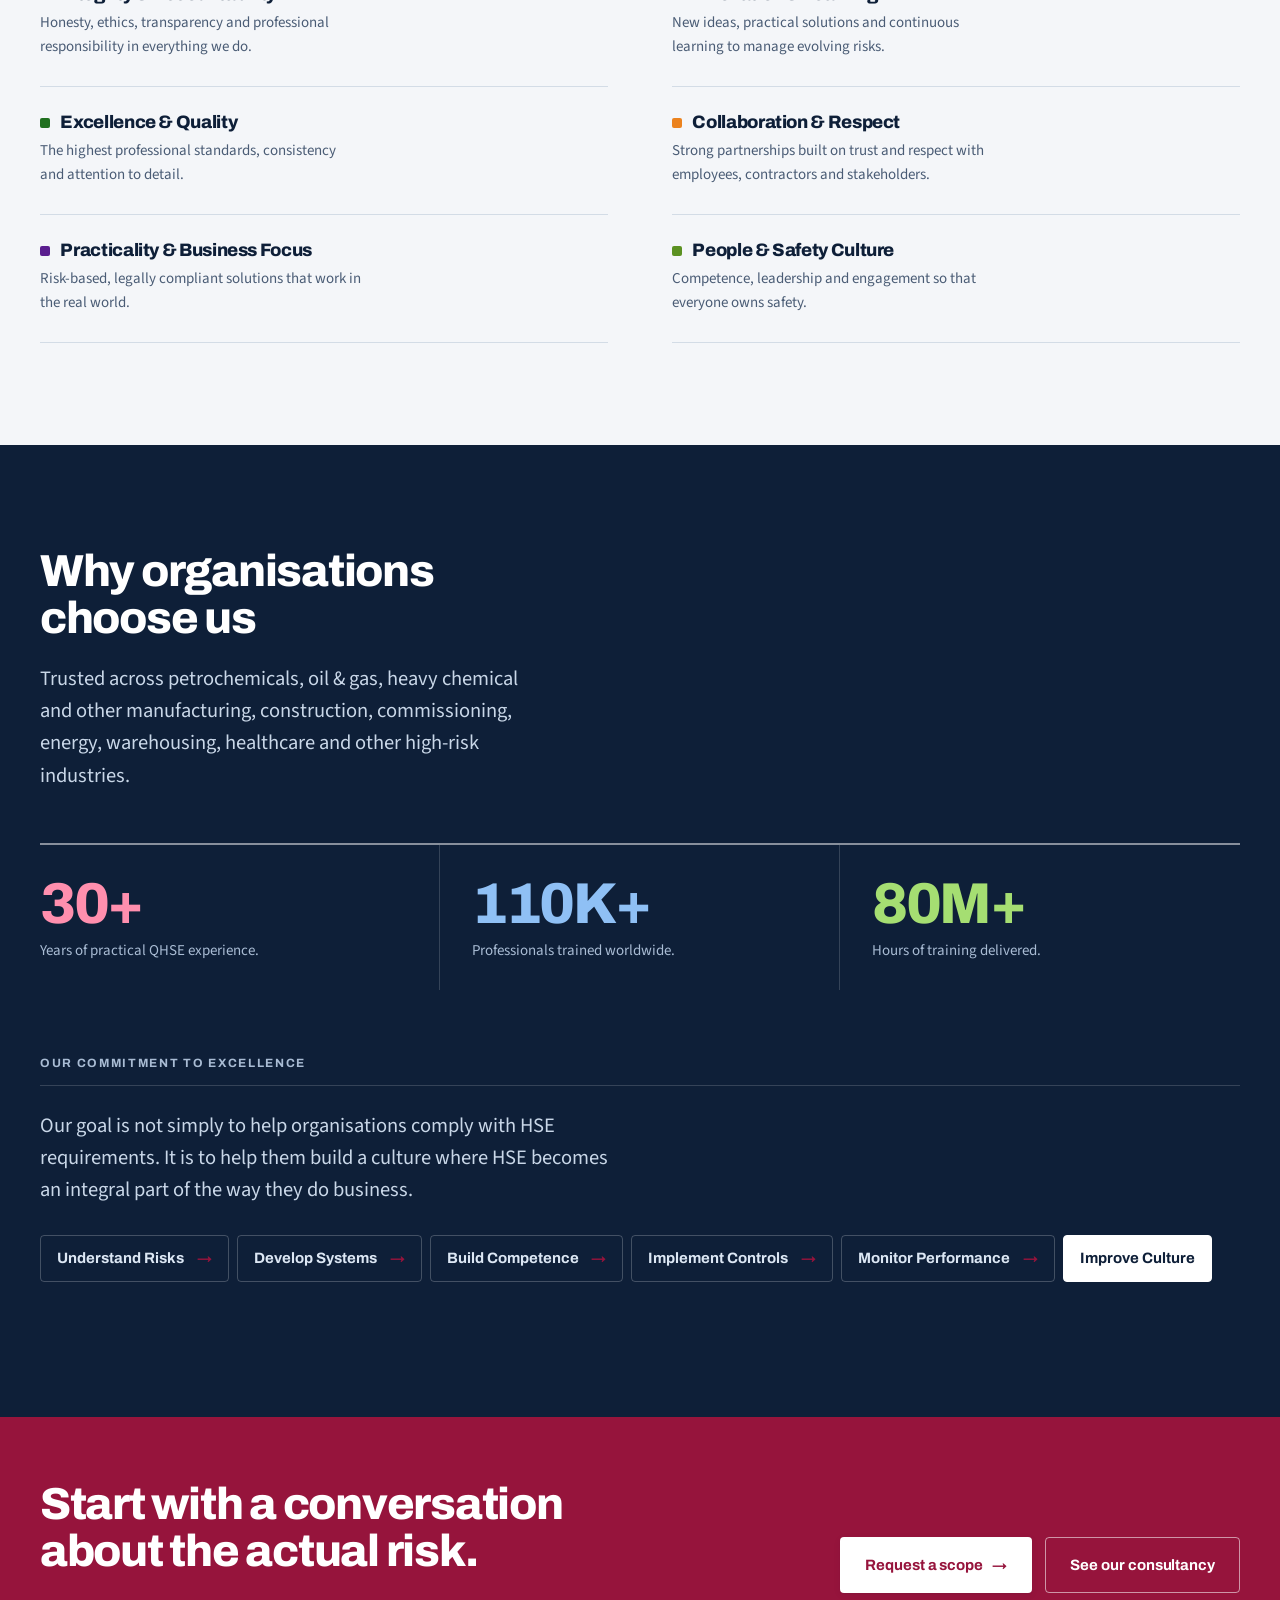
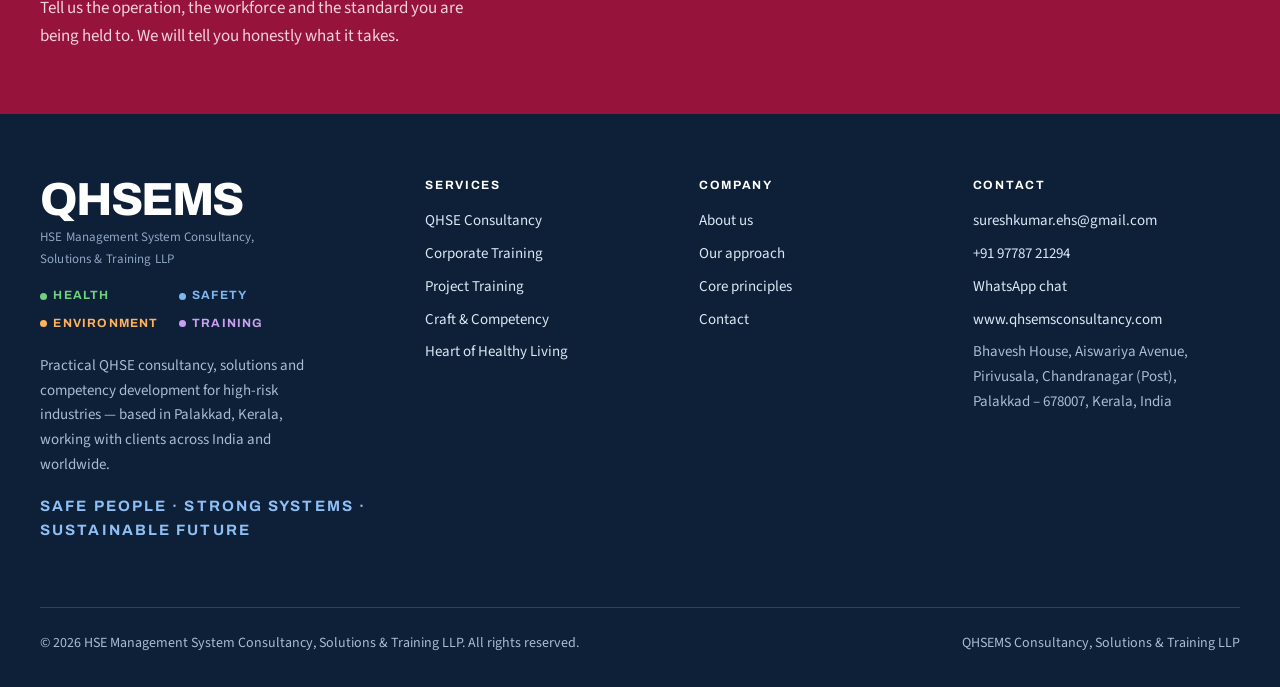
==== commit 5e1f63fa: "Add SEO: titles, canonical URLs, structured data, sitemap and redirects - Keyword- and location-led " ====
--- a/about.html
+++ b/about.html
@@ -1,11 +1,48 @@
 <!DOCTYPE html>
-<html lang="en">
+<html lang="en-IN">
 <head>
 <meta charset="utf-8">
 <meta name="viewport" content="width=device-width, initial-scale=1">
-<title>About QHSEMS — 30+ years of practical QHSE consultancy and training</title>
-<meta name="description" content="Who we are, our vision and mission, the seven-stage approach we take organisations through, and the six principles that govern how we work.">
+<title>About QHSEMS | 30+ Years of HSE Consultancy &amp; Training</title>
+<meta name="description" content="QHSEMS, Palakkad, Kerala: 30+ years of practical HSE consultancy and training in oil &amp; gas, petrochemicals, construction and manufacturing.">
 <link rel="icon" href="assets/img/favicon.png" type="image/png">
+<link rel="canonical" href="https://www.qhsemsconsultancy.com/about.html">
+<meta property="og:type" content="website">
+<meta property="og:site_name" content="QHSEMS">
+<meta property="og:locale" content="en_IN">
+<meta property="og:url" content="https://www.qhsemsconsultancy.com/about.html">
+<meta property="og:title" content="About QHSEMS | 30+ Years of HSE Consultancy &amp; Training">
+<meta property="og:description" content="QHSEMS, Palakkad, Kerala: 30+ years of practical HSE consultancy and training in oil &amp; gas, petrochemicals, construction and manufacturing.">
+<meta property="og:image" content="https://www.qhsemsconsultancy.com/assets/img/og-image.jpg">
+<meta property="og:image:width" content="1200">
+<meta property="og:image:height" content="630">
+<meta property="og:image:alt" content="QHSEMS trainer briefing a site crew in hard hats and hi-vis">
+<meta name="twitter:card" content="summary_large_image">
+<link rel="apple-touch-icon" href="assets/img/qhsems-emblem.png">
+<script type="application/ld+json">
+{
+ "@context": "https://schema.org",
+ "@graph": [
+  {
+   "@type": "BreadcrumbList",
+   "itemListElement": [
+    {
+     "@type": "ListItem",
+     "position": 1,
+     "name": "Home",
+     "item": "https://www.qhsemsconsultancy.com/"
+    },
+    {
+     "@type": "ListItem",
+     "position": 2,
+     "name": "About",
+     "item": "https://www.qhsemsconsultancy.com/about.html"
+    }
+   ]
+  }
+ ]
+}
+</script>
 <link rel="preconnect" href="https://fonts.googleapis.com">
 <link rel="preconnect" href="https://fonts.gstatic.com" crossorigin>
 <link href="https://fonts.googleapis.com/css2?family=Archivo:wght@500;600;700;800&family=Overpass+Mono:wght@400;600&family=Source+Sans+3:wght@400;600&display=swap" rel="stylesheet">
@@ -219,7 +256,7 @@
           <li style="--c:#FFB25E">Environment</li>
           <li style="--c:#C9A0F0">Training</li>
         </ul>
-        <p>Practical QHSE consultancy, solutions and competency development for high-risk industries.</p>
+        <p>Practical QHSE consultancy, solutions and competency development for high-risk industries &mdash; based in Palakkad, Kerala, working with clients across India and worldwide.</p>
         <p class="footer-tag">Safe People &middot; Strong Systems &middot; Sustainable Future</p>
       </div>
       <div class="footer-col">
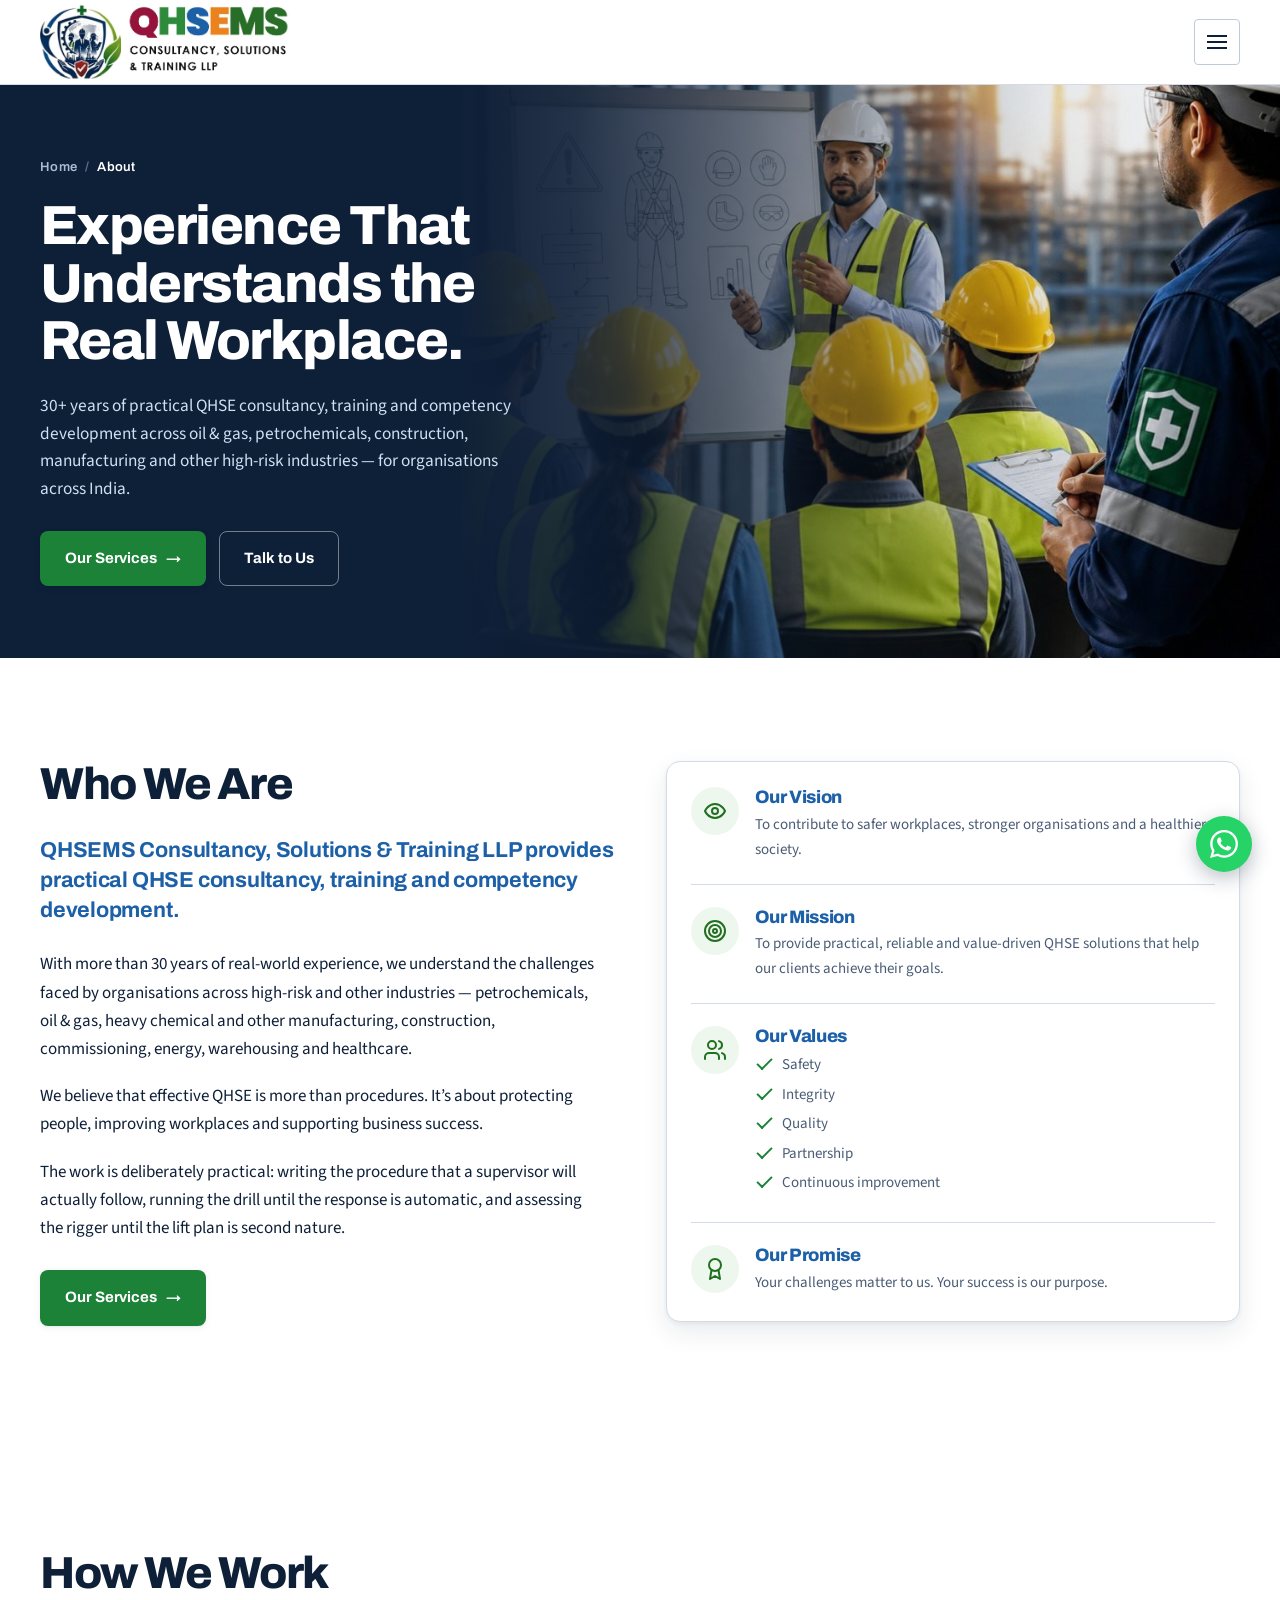
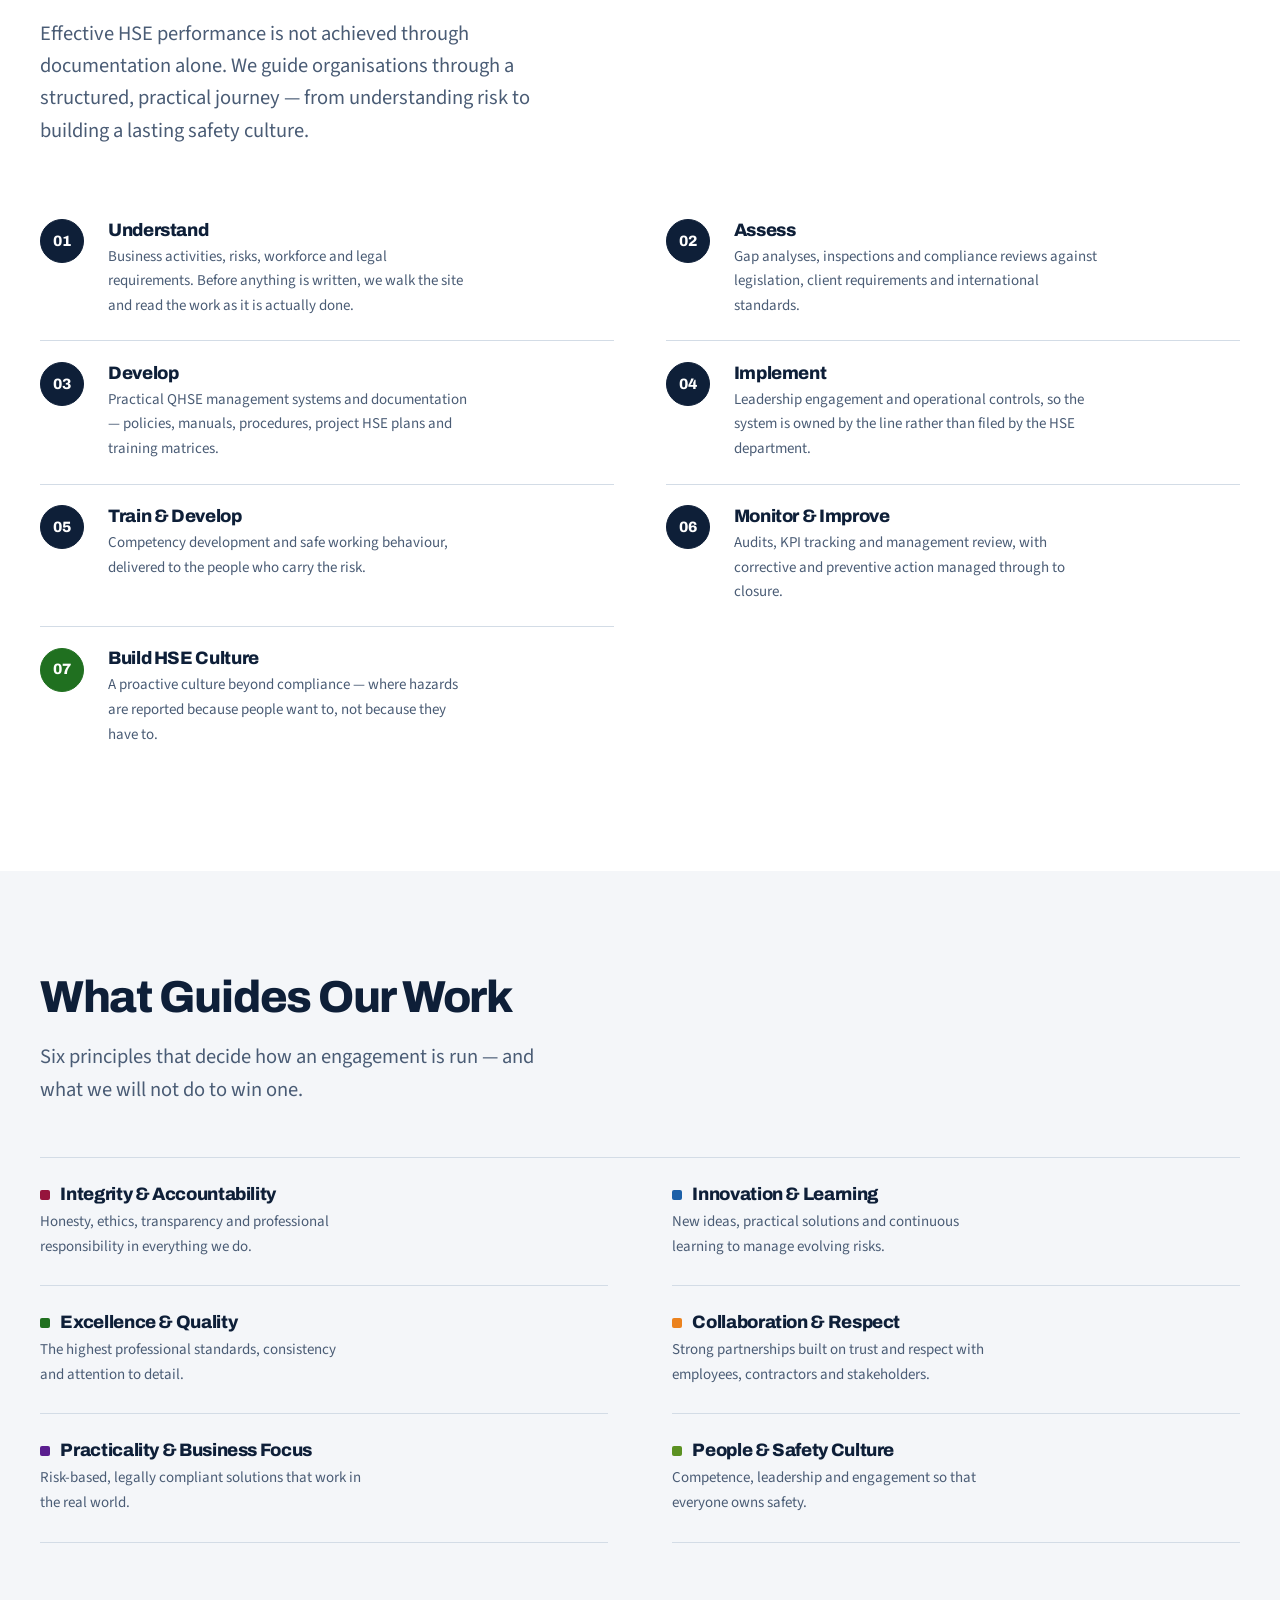
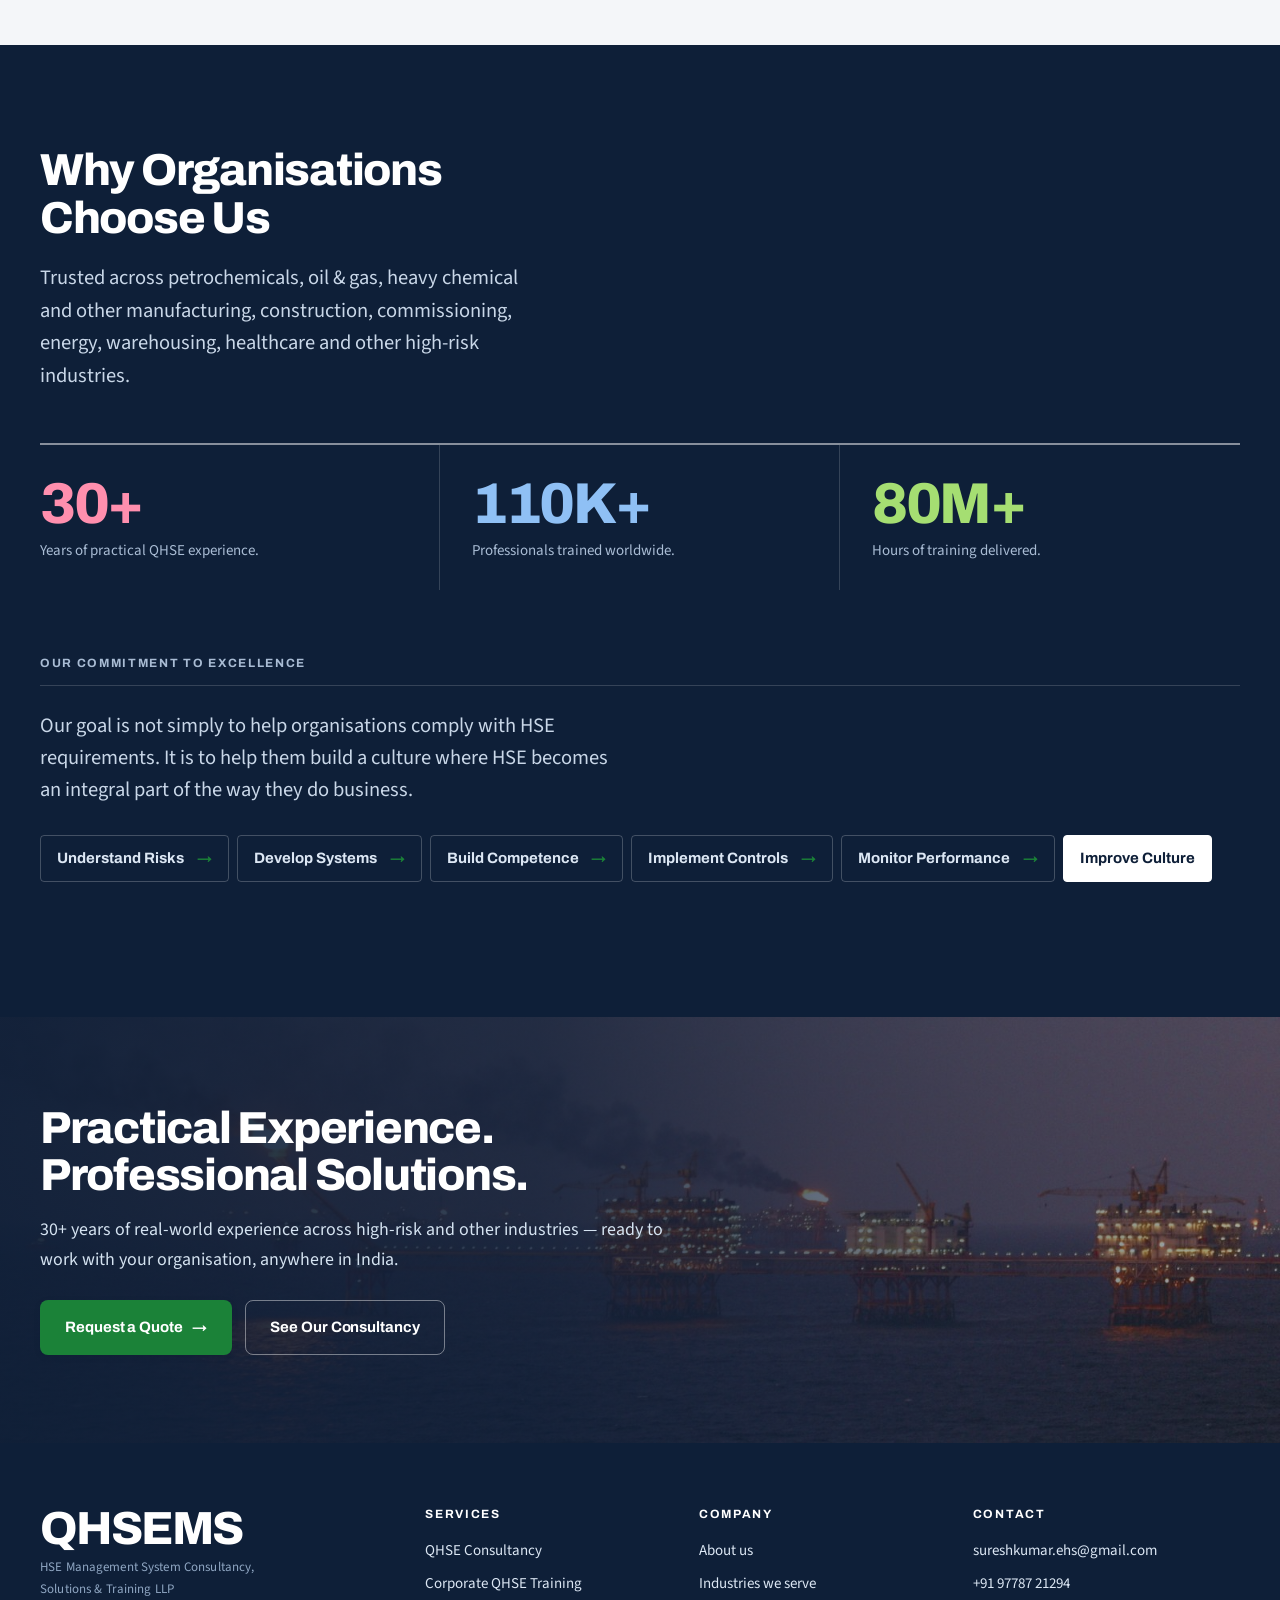
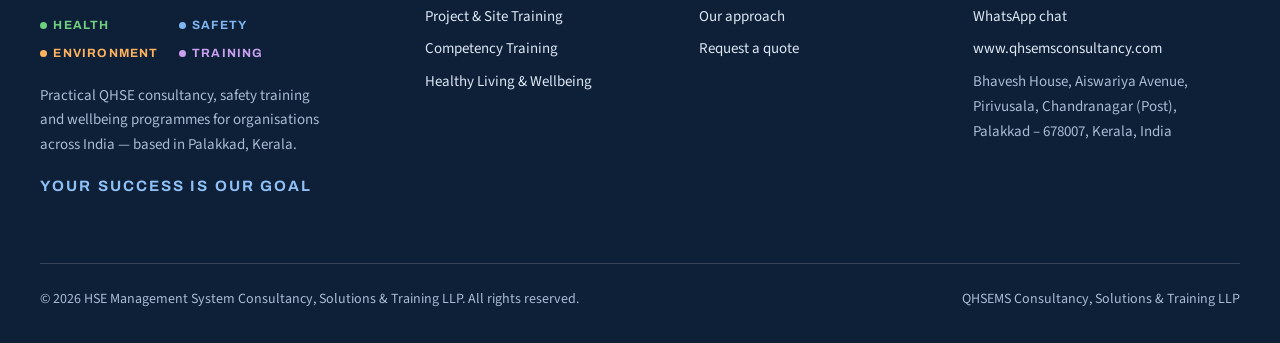
==== commit df0e013c: "Rework site to the client's reference layout, positioned for all of India - New copy on every page f" ====
--- a/about.html
+++ b/about.html
@@ -3,16 +3,16 @@
 <head>
 <meta charset="utf-8">
 <meta name="viewport" content="width=device-width, initial-scale=1">
-<title>About QHSEMS | 30+ Years of HSE Consultancy &amp; Training</title>
-<meta name="description" content="QHSEMS, Palakkad, Kerala: 30+ years of practical HSE consultancy and training in oil &amp; gas, petrochemicals, construction and manufacturing.">
+<title>About QHSEMS | 30+ Years of QHSE Consultancy &amp; Training in India</title>
+<meta name="description" content="QHSEMS Consultancy, Solutions &amp; Training LLP: 30+ years of practical QHSE consultancy and safety training for high-risk industries across India. Our vision, mission and values.">
 <link rel="icon" href="assets/img/favicon.png" type="image/png">
 <link rel="canonical" href="https://www.qhsemsconsultancy.com/about.html">
 <meta property="og:type" content="website">
 <meta property="og:site_name" content="QHSEMS">
 <meta property="og:locale" content="en_IN">
 <meta property="og:url" content="https://www.qhsemsconsultancy.com/about.html">
-<meta property="og:title" content="About QHSEMS | 30+ Years of HSE Consultancy &amp; Training">
-<meta property="og:description" content="QHSEMS, Palakkad, Kerala: 30+ years of practical HSE consultancy and training in oil &amp; gas, petrochemicals, construction and manufacturing.">
+<meta property="og:title" content="About QHSEMS | 30+ Years of QHSE Consultancy &amp; Training in India">
+<meta property="og:description" content="QHSEMS Consultancy, Solutions &amp; Training LLP: 30+ years of practical QHSE consultancy and safety training for high-risk industries across India. Our vision, mission and values.">
 <meta property="og:image" content="https://www.qhsemsconsultancy.com/assets/img/og-image.jpg">
 <meta property="og:image:width" content="1200">
 <meta property="og:image:height" content="630">
@@ -47,6 +47,7 @@
 <link rel="preconnect" href="https://fonts.gstatic.com" crossorigin>
 <link href="https://fonts.googleapis.com/css2?family=Archivo:wght@500;600;700;800&family=Overpass+Mono:wght@400;600&family=Source+Sans+3:wght@400;600&display=swap" rel="stylesheet">
 <link rel="stylesheet" href="assets/css/site.css">
+<link rel="preload" as="image" href="assets/img/hero-about.jpg">
 </head>
 <body data-page="about">
 <a class="skip" href="#main">Skip to content</a>
@@ -62,14 +63,15 @@
       <a href="consultancy.html">Consultancy</a>
       <a href="training.html">Training &amp; Competency</a>
       <a href="wellness.html">Healthy Living</a>
+      <a href="industries.html">Industries</a>
       <a href="contact.html">Contact</a>
-      <a class="nav__cta btn btn--primary" href="contact.html">Request a scope</a>
+      <a class="nav__cta btn btn--primary" href="contact.html">Request a Quote</a>
     </nav>
     <div class="header-actions">
       <button class="btn btn--ghost btn--sm basket-btn" id="enquiry-btn" type="button" data-count="0" hidden>
         Enquiry list <span class="n">0</span>
       </button>
-      <a class="btn btn--primary btn--sm" href="contact.html">Request a scope</a>
+      <a class="btn btn--primary btn--sm" href="contact.html">Request a Quote</a>
       <button class="nav-toggle" type="button" aria-expanded="false" aria-controls="primary-nav" aria-label="Menu"><span></span></button>
     </div>
   </div>
@@ -77,14 +79,18 @@
 
 <main id="main">
 
-  <section class="page-head">
-    <div class="wrap page-head__inner page-head__inner--media">
-      <div>
+  <section class="phero">
+    <img class="phero__img" src="assets/img/hero-about.jpg" alt="Experienced QHSEMS trainer briefing a site crew in hard hats and hi-vis at an industrial plant" width="980" height="733" fetchpriority="high" style="--pos:center">
+    <div class="wrap">
+      <div class="phero__inner">
         <nav class="breadcrumb" aria-label="Breadcrumb"><a href="index.html">Home</a><span aria-hidden="true">/</span>About</nav>
-        <h1>Thirty years spent where the risk actually is.</h1>
-        <p>QHSEMS Consultancy, Solution &amp; Training LLP is a professional QHSE consultancy, solutions and training organisation committed to helping businesses create safer, healthier, compliant and sustainable workplaces.</p>
-      </div>
-      <img class="media" src="assets/img/about-training.jpg" alt="QHSEMS trainer running a safety briefing for a crew in hard hats and hi-vis at an industrial site" width="980" height="733" fetchpriority="high">
+        <h1>Experience That Understands the Real Workplace.</h1>
+        <p class="phero__lead">30+ years of practical QHSE consultancy, training and competency development across oil &amp; gas, petrochemicals, construction, manufacturing and other high-risk industries &mdash; for organisations across India.</p>
+        <div class="phero__actions">
+          <a class="btn btn--primary" href="index.html#services">Our Services <span class="btn__arrow" aria-hidden="true">&rarr;</span></a>
+          <a class="btn btn--on-ink" href="contact.html">Talk to Us</a>
+        </div>
+      </div>
     </div>
   </section>
 
@@ -93,16 +99,14 @@
     <div class="wrap">
       <div class="two-col" style="align-items:start">
         <div class="reveal">
-          <h2>Who we are</h2>
-          <p>We provide practical Health, Safety, Environment and Management Systems consultancy, training and competency-development solutions designed to meet industry requirements and recognised international standards.</p>
-          <p>With more than 30 years of experience across petrochemicals, oil &amp; gas, heavy chemical and other manufacturing, construction, commissioning, energy, warehousing, healthcare and other high-risk industries, we deliver customised solutions that address real workplace challenges — not generic templates.</p>
-          <p>The work is deliberately unglamorous: writing the procedure that a supervisor will actually follow, running the drill until the response is automatic, and assessing the rigger until the lift plan is second nature.</p>
-        </div>
-        <div class="reveal">
-          <span class="rule-label">Our goal</span>
-          <p class="quote" style="margin-bottom:2rem">To develop competent HSE professionals, strengthen organisational safety culture, reduce workplace risks and support businesses in achieving sustainable HSE performance.</p>
+          <h2>Who We Are</h2>
+          <p class="lead-strong">QHSEMS Consultancy, Solutions &amp; Training LLP provides practical QHSE consultancy, training and competency development.</p>
+          <p>With more than 30 years of real-world experience, we understand the challenges faced by organisations across high-risk and other industries &mdash; petrochemicals, oil &amp; gas, heavy chemical and other manufacturing, construction, commissioning, energy, warehousing and healthcare.</p>
+          <p>We believe that effective QHSE is more than procedures. It&rsquo;s about protecting people, improving workplaces and supporting business success.</p>
+          <p>The work is deliberately practical: writing the procedure that a supervisor will actually follow, running the drill until the response is automatic, and assessing the rigger until the lift plan is second nature.</p>
+          <p style="margin-top:1.75rem"><a class="btn btn--primary" href="index.html#services">Our Services <span class="btn__arrow" aria-hidden="true">&rarr;</span></a></p>
           <!-- CREDENTIALS HIDDEN: remove `hidden` from the label and list below to show them again -->
-          <span class="rule-label" hidden>Standards &amp; awarding bodies we work to</span>
+          <span class="rule-label" hidden style="margin-top:2.5rem">Standards &amp; awarding bodies we work to</span>
           <ul class="cred-logos" hidden>
             <li><img src="assets/img/cred-iso.png" alt="ISO &mdash; International Organization for Standardization" width="142" height="120" loading="lazy"></li>
             <li><img src="assets/img/cred-medic-first-aid.png" alt="MEDIC First Aid, an HSI company" width="186" height="120" loading="lazy"></li>
@@ -112,26 +116,31 @@
             <li><img src="assets/img/cred-ashi.png" alt="American Safety &amp; Health Institute, an HSI company" width="281" height="120" loading="lazy"></li>
           </ul>
         </div>
-      </div>
-    </div>
-  </section>
-
-  <!-- ============ VISION & MISSION ============ -->
-  <section class="section section--ink">
-    <div class="wrap">
-      <div class="two-col" style="align-items:start">
-        <div class="reveal">
-          <h2>Our vision</h2>
-          <p class="lede">To be a global leader in safety and professional development, setting new benchmarks in QHSE consultancy and training excellence worldwide. We envision a future where every management team, manager and employee values safety as a core business strength.</p>
-          <ul class="tailored" style="margin-top:1.5rem;grid-template-columns:1fr">
-            <li style="color:#C9D7E8;border-color:rgba(255,255,255,.16)">Set the benchmark for HSE excellence worldwide</li>
-            <li style="color:#C9D7E8;border-color:rgba(255,255,255,.16)">Build a future with safer, healthier workplaces</li>
-            <li style="color:#C9D7E8;border-color:rgba(255,255,255,.16)">Develop competent, future-ready HSE professionals</li>
-          </ul>
-        </div>
-        <div class="reveal">
-          <h2>Our mission</h2>
-          <p class="lede">To provide practical, business-focused QHSE management system consultancy, solutions and training that develop competent HSE professionals, strengthen organisational safety culture, reduce workplace risk and support businesses of every size in achieving sustainable HSE performance worldwide.</p>
+        <div class="vlist reveal">
+          <div class="vitem">
+            <span class="icard__icon"><svg viewBox="0 0 24 24" fill="none" stroke="currentColor" stroke-width="2" stroke-linecap="round" stroke-linejoin="round" aria-hidden="true" focusable="false"><path d="M2 12s3-7 10-7 10 7 10 7-3 7-10 7-10-7-10-7Z"/><circle cx="12" cy="12" r="3"/></svg></span>
+            <div><h3>Our Vision</h3><p>To contribute to safer workplaces, stronger organisations and a healthier society.</p></div>
+          </div>
+          <div class="vitem">
+            <span class="icard__icon"><svg viewBox="0 0 24 24" fill="none" stroke="currentColor" stroke-width="2" stroke-linecap="round" stroke-linejoin="round" aria-hidden="true" focusable="false"><circle cx="12" cy="12" r="10"/><circle cx="12" cy="12" r="6"/><circle cx="12" cy="12" r="2"/></svg></span>
+            <div><h3>Our Mission</h3><p>To provide practical, reliable and value-driven QHSE solutions that help our clients achieve their goals.</p></div>
+          </div>
+          <div class="vitem">
+            <span class="icard__icon"><svg viewBox="0 0 24 24" fill="none" stroke="currentColor" stroke-width="2" stroke-linecap="round" stroke-linejoin="round" aria-hidden="true" focusable="false"><path d="M16 21v-2a4 4 0 0 0-4-4H6a4 4 0 0 0-4 4v2"/><circle cx="9" cy="7" r="4"/><path d="M22 21v-2a4 4 0 0 0-3-3.87"/><path d="M16 3.13a4 4 0 0 1 0 7.75"/></svg></span>
+            <div><h3>Our Values</h3>
+              <ul class="ticks">
+                <li>Safety</li>
+                <li>Integrity</li>
+                <li>Quality</li>
+                <li>Partnership</li>
+                <li>Continuous improvement</li>
+              </ul>
+            </div>
+          </div>
+          <div class="vitem">
+            <span class="icard__icon"><svg viewBox="0 0 24 24" fill="none" stroke="currentColor" stroke-width="2" stroke-linecap="round" stroke-linejoin="round" aria-hidden="true" focusable="false"><circle cx="12" cy="8" r="6"/><path d="M15.48 12.89 17 22l-5-3-5 3 1.52-9.11"/></svg></span>
+            <div><h3>Our Promise</h3><p>Your challenges matter to us. Your success is our purpose.</p></div>
+          </div>
         </div>
       </div>
     </div>
@@ -141,7 +150,7 @@
   <section class="section" id="approach">
     <div class="wrap">
       <div class="section-head reveal">
-        <h2>How we work</h2>
+        <h2>How We Work</h2>
         <p class="lede">Effective HSE performance is not achieved through documentation alone. We guide organisations through a structured, practical journey — from understanding risk to building a lasting safety culture.</p>
       </div>
       <ol class="rail rail--light">
@@ -160,7 +169,7 @@
   <section class="section section--surface" id="principles">
     <div class="wrap">
       <div class="section-head reveal">
-        <h2>What guides us</h2>
+        <h2>What Guides Our Work</h2>
         <p class="lede">Six principles that decide how an engagement is run — and what we will not do to win one.</p>
       </div>
       <div class="principles">
@@ -196,7 +205,7 @@
   <section class="section section--ink">
     <div class="wrap">
       <div class="section-head reveal">
-        <h2>Why organisations choose us</h2>
+        <h2>Why Organisations Choose Us</h2>
         <p class="lede">Trusted across petrochemicals, oil &amp; gas, heavy chemical and other manufacturing, construction, commissioning, energy, warehousing, healthcare and other high-risk industries.</p>
       </div>
       <div class="record">
@@ -229,15 +238,16 @@
     </div>
   </section>
 
-  <section class="cta">
-    <div class="wrap cta__inner">
-      <div>
-        <h2>Start with a conversation about the actual risk.</h2>
-        <p>Tell us the operation, the workforce and the standard you are being held to. We will tell you honestly what it takes.</p>
-      </div>
-      <div class="cta__actions">
-        <a class="btn btn--primary" href="contact.html">Request a scope <span class="btn__arrow" aria-hidden="true">&rarr;</span></a>
-        <a class="btn btn--on-ink" href="consultancy.html">See our consultancy</a>
+  <section class="pband">
+    <img class="pband__img" src="assets/img/band-offshore-dusk.jpg" alt="" width="1600" height="1067" loading="lazy" style="--pos:center">
+    <div class="wrap">
+      <div class="pband__inner">
+        <h2>Practical Experience. Professional Solutions.</h2>
+        <p>30+ years of real-world experience across high-risk and other industries &mdash; ready to work with your organisation, anywhere in India.</p>
+        <div class="pband__actions">
+          <a class="btn btn--primary" href="contact.html">Request a Quote <span class="btn__arrow" aria-hidden="true">&rarr;</span></a>
+          <a class="btn btn--on-ink" href="consultancy.html">See Our Consultancy</a>
+        </div>
       </div>
     </div>
   </section>
@@ -256,26 +266,26 @@
           <li style="--c:#FFB25E">Environment</li>
           <li style="--c:#C9A0F0">Training</li>
         </ul>
-        <p>Practical QHSE consultancy, solutions and competency development for high-risk industries &mdash; based in Palakkad, Kerala, working with clients across India and worldwide.</p>
-        <p class="footer-tag">Safe People &middot; Strong Systems &middot; Sustainable Future</p>
+        <p>Practical QHSE consultancy, safety training and wellbeing programmes for organisations across India &mdash; based in Palakkad, Kerala.</p>
+        <p class="footer-tag">Your Success Is Our Goal</p>
       </div>
       <div class="footer-col">
         <h4>Services</h4>
         <ul>
           <li><a href="consultancy.html">QHSE Consultancy</a></li>
-          <li><a href="training.html#corporate">Corporate Training</a></li>
-          <li><a href="training.html#project">Project Training</a></li>
-          <li><a href="training.html#craft">Craft &amp; Competency</a></li>
-          <li><a href="wellness.html">Heart of Healthy Living</a></li>
+          <li><a href="training.html#corporate">Corporate QHSE Training</a></li>
+          <li><a href="training.html#project">Project &amp; Site Training</a></li>
+          <li><a href="training.html#craft">Competency Training</a></li>
+          <li><a href="wellness.html">Healthy Living &amp; Wellbeing</a></li>
         </ul>
       </div>
       <div class="footer-col">
         <h4>Company</h4>
         <ul>
           <li><a href="about.html">About us</a></li>
+          <li><a href="industries.html">Industries we serve</a></li>
           <li><a href="about.html#approach">Our approach</a></li>
-          <li><a href="about.html#principles">Core principles</a></li>
-          <li><a href="contact.html">Contact</a></li>
+          <li><a href="contact.html">Request a quote</a></li>
         </ul>
       </div>
       <div class="footer-col">
--- a/assets/css/site.css
+++ b/assets/css/site.css
@@ -23,6 +23,10 @@
   --training:   #5A1E8F;
   --crimson:    #96143C;
   --crimson-dk: #7A0F31;
+  /* action: the client reference uses green for every call to action (white text passes AA) */
+  --action:     #1B8238;
+  --action-dk:  #146B2D;
+  --green-on-ink:#8EDB6A;
   --heart:      #B8285A;
   --leaf:       #5B9122;
 
@@ -72,7 +76,7 @@
 a{ color:var(--safety); }
 a:focus-visible,button:focus-visible,input:focus-visible,select:focus-visible,
 textarea:focus-visible,summary:focus-visible,[tabindex]:focus-visible{
-  outline:3px solid var(--crimson);
+  outline:3px solid var(--action);
   outline-offset:3px;
   border-radius:2px;
 }
@@ -133,7 +137,7 @@
 
 .skip{
   position:absolute; left:-9999px; top:0; z-index:200;
-  background:var(--crimson); color:#fff; padding:.85rem 1.25rem;
+  background:var(--action); color:#fff; padding:.85rem 1.25rem;
   font-family:var(--display); font-weight:700;
 }
 .skip:focus{ left:0; }
@@ -155,14 +159,14 @@
 .nav a{
   font-family:var(--display); font-weight:600; font-size:.9375rem;
   color:var(--ink); text-decoration:none;
-  padding:.6rem .75rem; border-radius:var(--radius);
+  padding:.6rem .6rem; border-radius:var(--radius);
   letter-spacing:-.005em; white-space:nowrap;
   transition:color .18s var(--ease), background-color .18s var(--ease);
 }
-.nav a:hover{ background:var(--surface); color:var(--crimson); }
-.nav a[aria-current="page"]{ color:var(--crimson); }
+.nav a:hover{ background:var(--surface); color:var(--action); }
+.nav a[aria-current="page"]{ color:var(--action); }
 .nav a[aria-current="page"]::after{
-  content:""; display:block; height:2px; background:var(--crimson);
+  content:""; display:block; height:2px; background:var(--action);
   margin-top:.3rem; border-radius:2px;
 }
 .header-actions{ display:flex; align-items:center; gap:.6rem; }
@@ -188,15 +192,15 @@
   display:inline-flex; align-items:center; justify-content:center; gap:.55rem;
   font-family:var(--display); font-weight:700; font-size:.9375rem;
   letter-spacing:-.005em;
-  padding:.9rem 1.5rem; border-radius:var(--radius);
+  padding:.9rem 1.5rem; border-radius:8px;
   border:1.5px solid transparent; cursor:pointer; text-decoration:none;
   white-space:nowrap;
   transition:background-color .18s var(--ease), color .18s var(--ease),
              border-color .18s var(--ease), transform .18s var(--ease),
              box-shadow .18s var(--ease);
 }
-.btn--primary{ background:var(--crimson); color:#fff; box-shadow:var(--shadow-sm); }
-.btn--primary:hover{ background:var(--crimson-dk); transform:translateY(-1px); box-shadow:var(--shadow-md); }
+.btn--primary{ background:var(--action); color:#fff; box-shadow:var(--shadow-sm); }
+.btn--primary:hover{ background:var(--action-dk); transform:translateY(-1px); box-shadow:var(--shadow-md); }
 .btn--ghost{ border-color:var(--line-2); color:var(--ink); background:var(--paper); }
 .btn--ghost:hover{ border-color:var(--ink); background:var(--surface); }
 .btn--on-ink{ border-color:rgba(255,255,255,.42); color:#fff; background:transparent; }
@@ -205,43 +209,6 @@
 .btn[disabled]{ opacity:.5; cursor:not-allowed; transform:none; box-shadow:none; }
 .btn__arrow{ transition:transform .22s var(--ease); }
 .btn:hover .btn__arrow{ transform:translateX(3px); }
-
-/* ---------- hero ---------- */
-.hero{
-  position:relative; overflow:hidden;
-  background:var(--ink);
-  color:#fff;
-  padding-block:clamp(2rem,3.4vw,2.75rem) clamp(2.25rem,3.5vw,3rem);
-}
-.hero::before{
-  content:""; position:absolute; inset:0;
-  background:
-    radial-gradient(120% 90% at 78% 14%, rgba(28,96,168,.44) 0%, rgba(14,31,56,0) 62%),
-    radial-gradient(70% 60% at 6% 98%, rgba(91,145,34,.22) 0%, rgba(14,31,56,0) 60%);
-  pointer-events:none;
-}
-.hero__inner{ position:relative; z-index:1; display:grid; gap:clamp(2rem,4vw,3.5rem); align-items:center; }
-@media (min-width:1000px){ .hero__inner{ grid-template-columns:1.06fr .94fr; } }
-.hero h1{ color:#fff; font-size:clamp(2.2rem,3.6vw,3.05rem); margin-bottom:.45em; max-width:28ch; }
-.hero h1 em{ font-style:normal; color:#FFC77A; }
-.hero__sub{ font-size:clamp(1rem,1.35vw,1.1875rem); line-height:1.6; color:#C9D7E8; max-width:66ch; margin-bottom:1.75rem; }
-.hero__sub strong{ color:#fff; font-weight:600; }
-.hero__actions{ display:flex; flex-wrap:wrap; gap:.85rem; }
-.hero__art{ position:relative; }
-.hero__art img{ display:block; width:100%; height:auto; border-radius:var(--radius); }
-.hero__cred{ position:relative; z-index:1; margin-top:clamp(1rem,2vw,1.4rem); }
-
-.credentials{
-  border-top:1px solid var(--rule-ink);
-  padding-top:1.4rem;
-  display:flex; flex-wrap:wrap; align-items:center; gap:.7rem 1.5rem;
-}
-.credentials__label{
-  font-family:var(--display); font-size:.75rem; font-weight:700;
-  letter-spacing:.14em; text-transform:uppercase; color:var(--on-ink-mut);
-}
-.credentials ul{ display:flex; flex-wrap:wrap; gap:.5rem; list-style:none; margin:0; padding:0; }
-.credentials li{ margin:0; }
 
 /* credential marks: one white tile per awarding body, on light ground or navy */
 .cred-logos{ display:flex; flex-wrap:wrap; align-items:center; gap:.5rem; list-style:none; margin:0; padding:0; }
@@ -277,29 +244,6 @@
 .section--ink .record__item:nth-child(2) .record__n{ color:#8FC0F5; }
 .section--ink .record__item:nth-child(3) .record__n{ color:#A5DE72; }
 
-/* ---------- service lines ---------- */
-.lead-service{
-  display:grid; gap:clamp(1.75rem,3vw,3rem);
-  padding:clamp(1.6rem,3vw,2.6rem);
-  background:var(--paper); border:1px solid var(--line);
-  border-top:3px solid var(--safety);
-}
-@media (min-width:900px){ .lead-service{ grid-template-columns:1fr 1.05fr; align-items:start; } }
-.lead-service h3{ font-size:clamp(1.5rem,2.4vw,2rem); }
-.lead-service p{ color:var(--muted); }
-.domain-list{ list-style:none; margin:0; padding:0; display:grid; gap:0; }
-.domain-list li{
-  margin:0; display:flex; gap:.85rem; align-items:baseline;
-  padding:.68rem 0; border-bottom:1px solid var(--line);
-  font-size:.9375rem;
-}
-.domain-list li:last-child{ border-bottom:none; }
-.domain-list b{ font-family:var(--display); font-weight:700; color:var(--ink); }
-.domain-list .count{
-  margin-left:auto; font-family:var(--mono); font-size:.8125rem;
-  color:var(--muted-2); white-space:nowrap; padding-left:.75rem;
-}
-
 .tracks{ display:grid; gap:1.25rem; margin-top:1.25rem; }
 @media (min-width:760px){ .tracks{ grid-template-columns:repeat(3,1fr); } }
 .track{
@@ -317,7 +261,7 @@
 .track__n small{ font-size:.75rem; font-weight:700; letter-spacing:.1em; text-transform:uppercase; margin-left:.5rem; color:var(--muted-2); }
 .track h4{ margin-bottom:.4rem; }
 .track p{ font-size:.9375rem; color:var(--muted); margin-bottom:1.1rem; flex:1; }
-.track__go{ font-family:var(--display); font-weight:700; font-size:.875rem; color:var(--crimson); display:inline-flex; gap:.4rem; align-items:center; }
+.track__go{ font-family:var(--display); font-weight:700; font-size:.875rem; color:var(--action); display:inline-flex; gap:.4rem; align-items:center; }
 .track:hover .track__go .btn__arrow{ transform:translateX(3px); }
 .track--corporate{ border-top:3px solid var(--health); }
 .track--corporate .track__n{ color:var(--health); }
@@ -332,7 +276,6 @@
 @media (min-width:760px){ .tracks.tracks--2{ grid-template-columns:repeat(2,1fr); } }
 @media (min-width:1060px){ .cat-list.cat-list--2{ grid-template-columns:repeat(2,1fr); } }
 .cat-group__head h3{ font-size:clamp(1.25rem,2vw,1.5rem); margin:0; }
-.page-head--heart::before{ background:radial-gradient(100% 120% at 88% 0%, rgba(184,40,90,.34), transparent 60%); }
 .track__tag{
   align-self:flex-start; margin-bottom:.6rem; padding:.2rem .6rem; border-radius:999px;
   font-family:var(--display); font-weight:700; font-size:.75rem; letter-spacing:.04em;
@@ -388,7 +331,7 @@
   background:var(--paper); border:1px solid var(--line-2);
   border-radius:var(--radius); padding:.65rem 1rem; color:var(--ink);
 }
-.chain li::after{ content:"\2192"; color:var(--crimson); font-weight:700; margin-left:.3rem; }
+.chain li::after{ content:"\2192"; color:var(--action); font-weight:700; margin-left:.3rem; }
 .chain li:last-child::after{ display:none; }
 .chain li:last-child{ background:var(--ink); color:#fff; border-color:var(--ink); }
 
@@ -413,13 +356,11 @@
 .section--ink .industries li{ border-color:var(--rule-ink); color:#DCE7F4; background:transparent; }
 
 /* ---------- CTA band ---------- */
-.cta{ background:var(--crimson); color:#fff; }
+.cta{ background:linear-gradient(120deg,var(--ink) 0%,#123A66 100%); color:#fff; }
 .cta__inner{ display:grid; gap:1.75rem; align-items:center; padding-block:clamp(3rem,5vw,4.25rem); }
 @media (min-width:860px){ .cta__inner{ grid-template-columns:1.4fr auto; gap:3rem; } }
 .cta h2{ color:#fff; margin-bottom:.4em; }
-.cta p{ color:#F3D2DC; margin:0; max-width:58ch; }
-.cta .btn--primary{ background:#fff; color:var(--crimson); }
-.cta .btn--primary:hover{ background:#FFEAF0; }
+.cta p{ color:#CFE0F2; margin:0; max-width:58ch; }
 .cta .btn--on-ink{ border-color:rgba(255,255,255,.55); }
 .cta__actions{ display:flex; flex-wrap:wrap; gap:.85rem; }
 
@@ -457,22 +398,6 @@
   display:flex; flex-wrap:wrap; gap:1rem; justify-content:space-between;
   font-size:.875rem;
 }
-
-/* ---------- interior page head ---------- */
-.page-head{ background:var(--ink); color:#fff; padding-block:clamp(3rem,6vw,5rem) clamp(2.5rem,5vw,4rem); position:relative; overflow:hidden; }
-.page-head::before{
-  content:""; position:absolute; inset:0;
-  background:radial-gradient(100% 120% at 88% 0%, rgba(28,96,168,.38), transparent 60%);
-}
-.page-head__inner{ position:relative; z-index:1; }
-.page-head__inner--media{ display:grid; gap:clamp(2rem,4vw,3.5rem); align-items:center; }
-@media (min-width:1000px){ .page-head__inner--media{ grid-template-columns:1.06fr .94fr; } }
-.page-head h1{ color:#fff; margin-bottom:.4em; max-width:20ch; }
-.page-head p{ color:#C9D7E8; font-size:clamp(1.0625rem,1.5vw,1.1875rem); max-width:62ch; margin:0; }
-.breadcrumb{ font-size:.8125rem; margin-bottom:1.5rem; font-family:var(--display); font-weight:600; letter-spacing:.02em; }
-.breadcrumb a{ color:var(--on-ink-mut); text-decoration:none; }
-.breadcrumb a:hover{ color:#fff; }
-.breadcrumb span{ color:#5F7A9C; margin-inline:.5rem; }
 
 /* ---------- domain blocks (consultancy) ---------- */
 .domain{ padding-block:clamp(2.5rem,4vw,3.5rem); border-top:1px solid var(--line); }
@@ -584,7 +509,7 @@
 .basket-btn .n{
   display:inline-grid; place-items:center; min-width:1.35rem; height:1.35rem;
   padding:0 .35rem; margin-left:.15rem; border-radius:999px;
-  background:var(--crimson); color:#fff; font-size:.75rem; font-family:var(--mono);
+  background:var(--action); color:#fff; font-size:.75rem; font-family:var(--mono);
 }
 .basket-btn[data-count="0"] .n{ background:var(--line-2); color:var(--ink); }
 
@@ -649,20 +574,20 @@
 .contact-block:first-child{ border-top:none; padding-top:0; }
 .contact-block h3{ font-size:.9375rem; margin-bottom:.3rem; letter-spacing:.04em; text-transform:uppercase; color:var(--muted-2); }
 .contact-block a{ color:var(--ink); text-decoration:none; font-size:1.0625rem; font-weight:600; }
-.contact-block a:hover{ color:var(--crimson); }
+.contact-block a:hover{ color:var(--action); }
 .contact-block p{ margin:0; color:var(--muted); font-size:.9375rem; }
 
 /* ---------- misc ---------- */
 .two-col{ display:grid; gap:clamp(2rem,4vw,3.5rem); }
 @media (min-width:900px){ .two-col{ grid-template-columns:1fr 1fr; } }
 .quote{
-  border-left:1px solid var(--crimson);
+  border-left:2px solid var(--action);
   padding-left:clamp(1.25rem,3vw,2rem);
   font-family:var(--display); font-weight:600;
   font-size:clamp(1.25rem,2.2vw,1.6rem); line-height:1.28;
   letter-spacing:-.02em; color:var(--ink); max-width:34ch;
 }
-.section--ink .quote{ color:#fff; border-left-color:#FF8FAE; }
+.section--ink .quote{ color:#fff; border-left-color:var(--green-on-ink); }
 
 /* ---------- motion: one authored reveal ---------- */
 .js .reveal{ opacity:0; transform:translateY(22px); filter:blur(6px); }
@@ -678,7 +603,7 @@
 
 /* ---------- responsive nav ---------- */
 .nav__cta{ display:none; }
-@media (max-width:1120px){
+@media (max-width:1360px){
   body.nav-open::after{
     content:""; position:fixed; inset:0; z-index:90;
     background:rgba(14,31,56,.5);
@@ -686,9 +611,9 @@
   .nav-toggle{ display:grid; place-items:center; }
   .nav .nav__cta{
     display:inline-flex; justify-content:center; margin-top:1rem;
-    padding:.9rem 1.5rem; border:1.5px solid var(--crimson); color:#fff;
+    padding:.9rem 1.5rem; border:1.5px solid var(--action); color:#fff;
   }
-  .nav .nav__cta:hover{ background:var(--crimson-dk); color:#fff; }
+  .nav .nav__cta:hover{ background:var(--action-dk); color:#fff; }
   .nav{
     position:absolute; left:0; right:0; top:100%;
     flex-direction:column; align-items:stretch; gap:0;
@@ -708,11 +633,206 @@
   .site-header__bar{ gap:.6rem; }
   .header-actions{ gap:.4rem; }
   .basket-btn{ font-size:.8125rem; padding:.5rem .6rem; }
-  .hero__actions .btn,.cta__actions .btn{ width:100%; }
+  .phero__actions .btn,.pband__actions .btn,.cta__actions .btn{ width:100%; }
   .filters__inner{ gap:.5rem; }
   .chips{ width:100%; }
   .chip{ flex:1 1 auto; text-align:center; padding:.6rem .5rem; }
 }
+
+/* ==========================================================================
+   2026-10 rework, following the client's reference layout:
+   photo heroes, icon cards, industry cards, step cards, photo bands.
+   ========================================================================== */
+
+/* ---------- photo hero: navy text panel fading into a photo on the right ---------- */
+.phero{ position:relative; overflow:hidden; isolation:isolate; background:var(--ink); color:#fff; }
+.phero__img{
+  position:absolute; top:0; right:0; bottom:0; z-index:-2;
+  width:64%; height:100%; object-fit:cover; object-position:var(--pos,center);
+}
+.phero::before{
+  content:""; position:absolute; inset:0; z-index:-1;
+  background:linear-gradient(90deg,
+    var(--ink) 0%, var(--ink) 35%,
+    rgba(14,31,56,.88) 45%, rgba(14,31,56,.45) 62%, rgba(14,31,56,.1) 82%, rgba(14,31,56,0) 100%);
+}
+.phero__inner{
+  min-height:clamp(440px,40vw,580px);
+  display:flex; flex-direction:column; justify-content:center;
+  padding-block:clamp(3rem,6vw,4.5rem);
+}
+.phero__inner > *{ max-width:40rem; }
+.phero h1{ color:#fff; font-size:clamp(2.3rem,4.3vw,3.7rem); line-height:1.04; margin-bottom:.4em; max-width:17ch; }
+.phero h1 em{ font-style:normal; color:var(--green-on-ink); }
+.phero__h1sub{
+  display:block; margin-top:.5em; max-width:28ch;
+  font-size:clamp(1.2rem,1.9vw,1.55rem); line-height:1.28; letter-spacing:-.015em; color:#fff;
+}
+.phero__lead{ font-size:clamp(1.0625rem,1.35vw,1.1875rem); line-height:1.6; color:#CFE0F2; max-width:54ch; margin-bottom:1.75rem; }
+.phero__actions{ display:flex; flex-wrap:wrap; gap:.85rem; }
+.phero__badge{
+  display:inline-flex; align-items:center; gap:.55rem; margin-top:1.6rem;
+  font-family:var(--display); font-weight:600; font-size:.9375rem; color:#BFE8C4;
+}
+.phero__badge svg{ width:20px; height:20px; color:var(--green-on-ink); }
+@media (max-width:899px){
+  .phero__img{ width:100%; }
+  .phero::before{ background:linear-gradient(180deg, rgba(14,31,56,.74) 0%, rgba(14,31,56,.9) 55%, var(--ink) 100%); }
+  .phero__inner{ min-height:0; }
+}
+
+/* ---------- breadcrumb ---------- */
+.breadcrumb{ font-size:.8125rem; margin-bottom:1.25rem; font-family:var(--display); font-weight:600; letter-spacing:.02em; color:#fff; }
+.breadcrumb a{ color:var(--on-ink-mut); text-decoration:none; }
+.breadcrumb a:hover{ color:#fff; }
+.breadcrumb span{ color:#5F7A9C; margin-inline:.5rem; }
+.breadcrumb--light{ color:var(--ink); }
+.breadcrumb--light a{ color:var(--muted); }
+.breadcrumb--light a:hover{ color:var(--ink); }
+
+/* ---------- icon cards ---------- */
+.icards{ display:grid; gap:1rem; grid-template-columns:repeat(auto-fit,minmax(min(100%,15rem),1fr)); list-style:none; margin:0; padding:0; }
+.icard{
+  --c:var(--safety); --tint:#EBF3FC;
+  display:block; margin:0; padding:1.5rem 1.4rem; border-radius:12px;
+  background:var(--tint); border:1px solid rgba(14,31,56,.06);
+  color:inherit; text-decoration:none;
+  transition:transform .2s var(--ease), box-shadow .2s var(--ease);
+}
+a.icard:hover{ transform:translateY(-3px); box-shadow:var(--shadow-md); }
+.icard__icon{
+  width:54px; height:54px; border-radius:50%; margin-bottom:1rem;
+  display:grid; place-items:center; background:#fff; color:var(--c); box-shadow:var(--shadow-sm);
+}
+.icard__icon svg{ width:26px; height:26px; }
+.icard h3{ font-size:1.125rem; margin-bottom:.35rem; color:var(--c-ink,var(--ink)); }
+.icard p{ margin:0; font-size:.9375rem; line-height:1.5; color:var(--muted); }
+.icard__go{ display:inline-flex; gap:.4rem; margin-top:.9rem; font-family:var(--display); font-weight:700; font-size:.875rem; color:var(--action); }
+.icard--center{ text-align:center; }
+.icard--center .icard__icon{ margin-inline:auto; }
+.icard--label h3{ font-size:1rem; letter-spacing:.08em; text-transform:uppercase; color:var(--c-ink,var(--c)); }
+.t-green { --c:#207020; --c-ink:#1B5E1B; --tint:#EEF7EE; }
+.t-blue  { --c:#1C60A8; --c-ink:#174F8A; --tint:#EBF3FC; }
+.t-orange{ --c:#EB821E; --c-ink:#9E5408; --tint:#FDF3E8; }
+.t-purple{ --c:#5A1E8F; --c-ink:#5A1E8F; --tint:#F4EEFA; }
+.t-pink  { --c:#B8285A; --c-ink:#9C2150; --tint:#FCEEF3; }
+.t-teal  { --c:#0F766E; --c-ink:#0F5F59; --tint:#E6F5F3; }
+
+/* ---------- small helpers ---------- */
+.center-head{ text-align:center; margin-inline:auto; max-width:60rem; }
+.center-head p{ margin-inline:auto; }
+.split-head{ display:grid; gap:clamp(1.5rem,4vw,3rem); align-items:center; margin-bottom:clamp(2rem,4vw,3rem); }
+@media (min-width:900px){ .split-head{ grid-template-columns:1.2fr .8fr; } }
+.split-head h2{ margin-bottom:.4em; }
+.split-head p{ margin-bottom:0; }
+.split-head .media{ box-shadow:var(--shadow-md); border-radius:12px; }
+.h-sub{ font-size:clamp(1.35rem,2.2vw,1.75rem); margin:clamp(2.5rem,5vw,3.5rem) 0 1.25rem; }
+.media--round{ border-radius:12px; box-shadow:var(--shadow-md); }
+
+/* ---------- note cards ---------- */
+.notes{ display:grid; gap:1rem; margin-top:1.25rem; }
+@media (min-width:800px){ .notes{ grid-template-columns:1fr 1fr; } }
+.note{
+  display:flex; gap:1rem; align-items:center; margin:0;
+  padding:1.25rem 1.5rem; border-radius:12px; background:var(--tint,#EBF3FC);
+  font-family:var(--display); font-weight:600; font-size:1rem; line-height:1.4; color:var(--c-ink,var(--ink));
+}
+.note svg{ flex:0 0 auto; width:32px; height:32px; color:var(--c,var(--safety)); }
+
+/* ---------- about: vision / mission / values / promise ---------- */
+.vlist{ margin:0; padding:.25rem 1.5rem; border:1px solid var(--line); border-radius:14px; background:#fff; box-shadow:var(--shadow-md); }
+.vitem{ display:grid; grid-template-columns:48px 1fr; gap:1rem; padding:1.35rem 0; border-bottom:1px solid var(--line); }
+.vitem:last-child{ border-bottom:none; }
+.vitem .icard__icon{ width:48px; height:48px; margin:0; background:#EEF7EE; color:#207020; box-shadow:none; }
+.vitem .icard__icon svg{ width:24px; height:24px; }
+.vitem h3{ font-size:1.125rem; color:var(--safety); margin-bottom:.25rem; }
+.vitem p{ margin:0; font-size:.9375rem; color:var(--muted); }
+.ticks{ list-style:none; margin:.35rem 0 0; padding:0; }
+.ticks li{ position:relative; margin:.3rem 0; padding-left:1.7rem; font-size:.9375rem; color:var(--muted); }
+.ticks li::before{
+  content:""; position:absolute; left:.15rem; top:.35em; width:.95rem; height:.5rem;
+  border-left:2.5px solid var(--action); border-bottom:2.5px solid var(--action); transform:rotate(-45deg);
+}
+.ticks--lg li{ font-size:1.0625rem; color:var(--ink); margin:.55rem 0; padding-left:2rem; }
+.lead-strong{ font-family:var(--display); font-weight:700; font-size:clamp(1.15rem,1.7vw,1.35rem); line-height:1.4; color:var(--safety); letter-spacing:-.01em; }
+
+/* ---------- training approach steps ---------- */
+.steps{ display:grid; gap:.9rem; list-style:none; margin:0; padding:0; grid-template-columns:repeat(auto-fit,minmax(min(100%,10.5rem),1fr)); }
+.steps li{
+  position:relative; margin:0; text-align:center;
+  padding:1.4rem 1rem 1.25rem; border:1px solid var(--line); border-radius:12px; background:#fff;
+}
+.steps .icard__icon{ margin:0 auto .8rem; background:#EBF3FC; color:var(--safety); box-shadow:none; }
+.steps h3{ font-size:1rem; margin:0 0 .25rem; color:var(--safety); }
+.steps p{ margin:0; font-size:.875rem; color:var(--muted); line-height:1.45; }
+@media (min-width:1000px){
+  .steps{ grid-template-columns:repeat(5,1fr); }
+  .steps li:not(:last-child)::after{
+    content:"\2192"; position:absolute; right:-.8rem; top:2.2rem; z-index:1;
+    font-weight:700; color:var(--line-2);
+  }
+}
+
+/* ---------- training programme cards (reuse .track) ---------- */
+.track .btn{ align-self:flex-start; margin-top:auto; }
+.track__icon{ width:48px; height:48px; border-radius:50%; display:grid; place-items:center; background:var(--tint,#EBF3FC); color:var(--c,var(--safety)); margin-bottom:.9rem; }
+.track__icon svg{ width:24px; height:24px; }
+
+/* ---------- industries ---------- */
+.strip{ display:grid; grid-template-columns:repeat(6,1fr); gap:4px; background:var(--ink); }
+.strip img{ width:100%; height:clamp(110px,15vw,220px); object-fit:cover; }
+@media (max-width:760px){ .strip{ grid-template-columns:repeat(3,1fr); } }
+.ind-head{ padding-block:clamp(2.5rem,5vw,4rem) clamp(1rem,2vw,1.5rem); }
+.ind-head h1{ font-size:clamp(2.1rem,4vw,3.3rem); color:var(--ink); max-width:none; }
+.ind-grid{ display:grid; gap:1.25rem; list-style:none; margin:0; padding:0; grid-template-columns:repeat(auto-fill,minmax(min(100%,16.5rem),1fr)); }
+.ind{ margin:0; display:flex; flex-direction:column; background:#fff; border:1px solid var(--line); border-radius:12px; overflow:hidden; box-shadow:var(--shadow-sm); }
+.ind img{ width:100%; aspect-ratio:16/10; height:auto; object-fit:cover; }
+.ind__body{ padding:1rem 1.15rem 1.3rem; }
+.ind h3{ font-size:1.125rem; color:var(--safety); margin-bottom:.35rem; }
+.ind p{ margin:0; font-size:.9rem; line-height:1.5; color:var(--muted); }
+
+/* ---------- photo band ---------- */
+.pband{ position:relative; overflow:hidden; isolation:isolate; background:var(--ink); color:#fff; }
+.pband__img{ position:absolute; inset:0; z-index:-2; width:100%; height:100%; object-fit:cover; object-position:var(--pos,center); }
+.pband::before{
+  content:""; position:absolute; inset:0; z-index:-1;
+  background:linear-gradient(90deg, rgba(14,31,56,.94) 0%, rgba(14,31,56,.84) 42%, rgba(14,31,56,.35) 100%);
+}
+.pband--right .pband__img{ left:auto; width:62%; }
+.pband--right::before{ background:linear-gradient(90deg, var(--ink) 0%, var(--ink) 38%, rgba(14,31,56,.75) 52%, rgba(14,31,56,.15) 100%); }
+@media (max-width:899px){ .pband--right .pband__img{ width:100%; } .pband--right::before{ background:rgba(14,31,56,.84); } }
+.pband__inner{ padding-block:clamp(3.5rem,7vw,5.5rem); }
+.pband__inner > *{ max-width:40rem; }
+.pband h2{ color:#fff; margin-bottom:.35em; }
+.pband h2 em{ font-style:normal; color:var(--green-on-ink); }
+.pband p{ color:#D5E3F1; font-size:clamp(1.0625rem,1.4vw,1.1875rem); margin:0; }
+.pband__actions{ display:flex; flex-wrap:wrap; gap:.85rem; margin-top:1.6rem; }
+
+/* ---------- consultancy CTA card ---------- */
+.cta-card{
+  display:flex; flex-wrap:wrap; gap:1.25rem 2rem; align-items:center;
+  padding:clamp(1.5rem,3vw,2.25rem); border-radius:14px; background:#EBF3FC;
+}
+.cta-card .icard__icon{ width:64px; height:64px; margin:0; background:var(--safety); color:#fff; box-shadow:none; }
+.cta-card .icard__icon svg{ width:30px; height:30px; }
+.cta-card > div{ flex:1 1 20rem; }
+.cta-card h2{ font-size:clamp(1.5rem,2.6vw,2rem); color:var(--safety); margin:0 0 .3rem; }
+.cta-card p{ margin:0; color:var(--muted); }
+
+/* ---------- contact ---------- */
+.contact-grid--help{ align-items:start; }
+@media (min-width:940px){ .contact-grid.contact-grid--help{ grid-template-columns:.85fr 1.15fr; } }
+.form-card{ padding:clamp(1.25rem,3vw,2.1rem); border:1px solid var(--line); border-radius:14px; background:#fff; box-shadow:var(--shadow-md); }
+.form-card > h2, .help h2{ font-size:clamp(1.35rem,2.2vw,1.75rem); color:var(--safety); margin-bottom:.8rem; }
+.touch{ list-style:none; margin:0; padding:0; }
+.touch li{ display:grid; grid-template-columns:28px 1fr; gap:.75rem; align-items:start; margin:0; padding:.55rem 0; font-size:.9875rem; color:var(--muted); }
+.touch svg{ width:20px; height:20px; color:var(--action); margin-top:.2rem; }
+.touch a{ color:var(--ink); font-weight:600; text-decoration:none; }
+.touch a:hover{ color:var(--action); }
+
+.tracks .track[class*="t-"]{ border-top:3px solid var(--c); border-radius:12px; }
+.track h3{ font-size:1.125rem; margin-bottom:.4rem; }
+.cat-group,#catalogue{ scroll-margin-top:calc(var(--header-h) + 5.5rem); }
 
 /* WhatsApp chat button: sits under the mobile nav (90), scrim (110) and enquiry panel (120). */
 .wa-float{
@@ -727,6 +847,7 @@
 @media print{
   .site-header,.filters,.basket,.basket__scrim,.cta,.nav-toggle,.wa-float{ display:none !important; }
   body{ font-size:11pt; }
-  .section--ink,.page-head,.hero{ background:#fff !important; color:#000 !important; }
-  .page-head h1,.hero h1,.section--ink h2,.section--ink h3{ color:#000 !important; }
-}
+  .section--ink,.phero,.pband{ background:#fff !important; color:#000 !important; }
+  .phero__img,.pband__img,.phero::before,.pband::before{ display:none !important; }
+  .phero h1,.pband h2,.section--ink h2,.section--ink h3{ color:#000 !important; }
+}
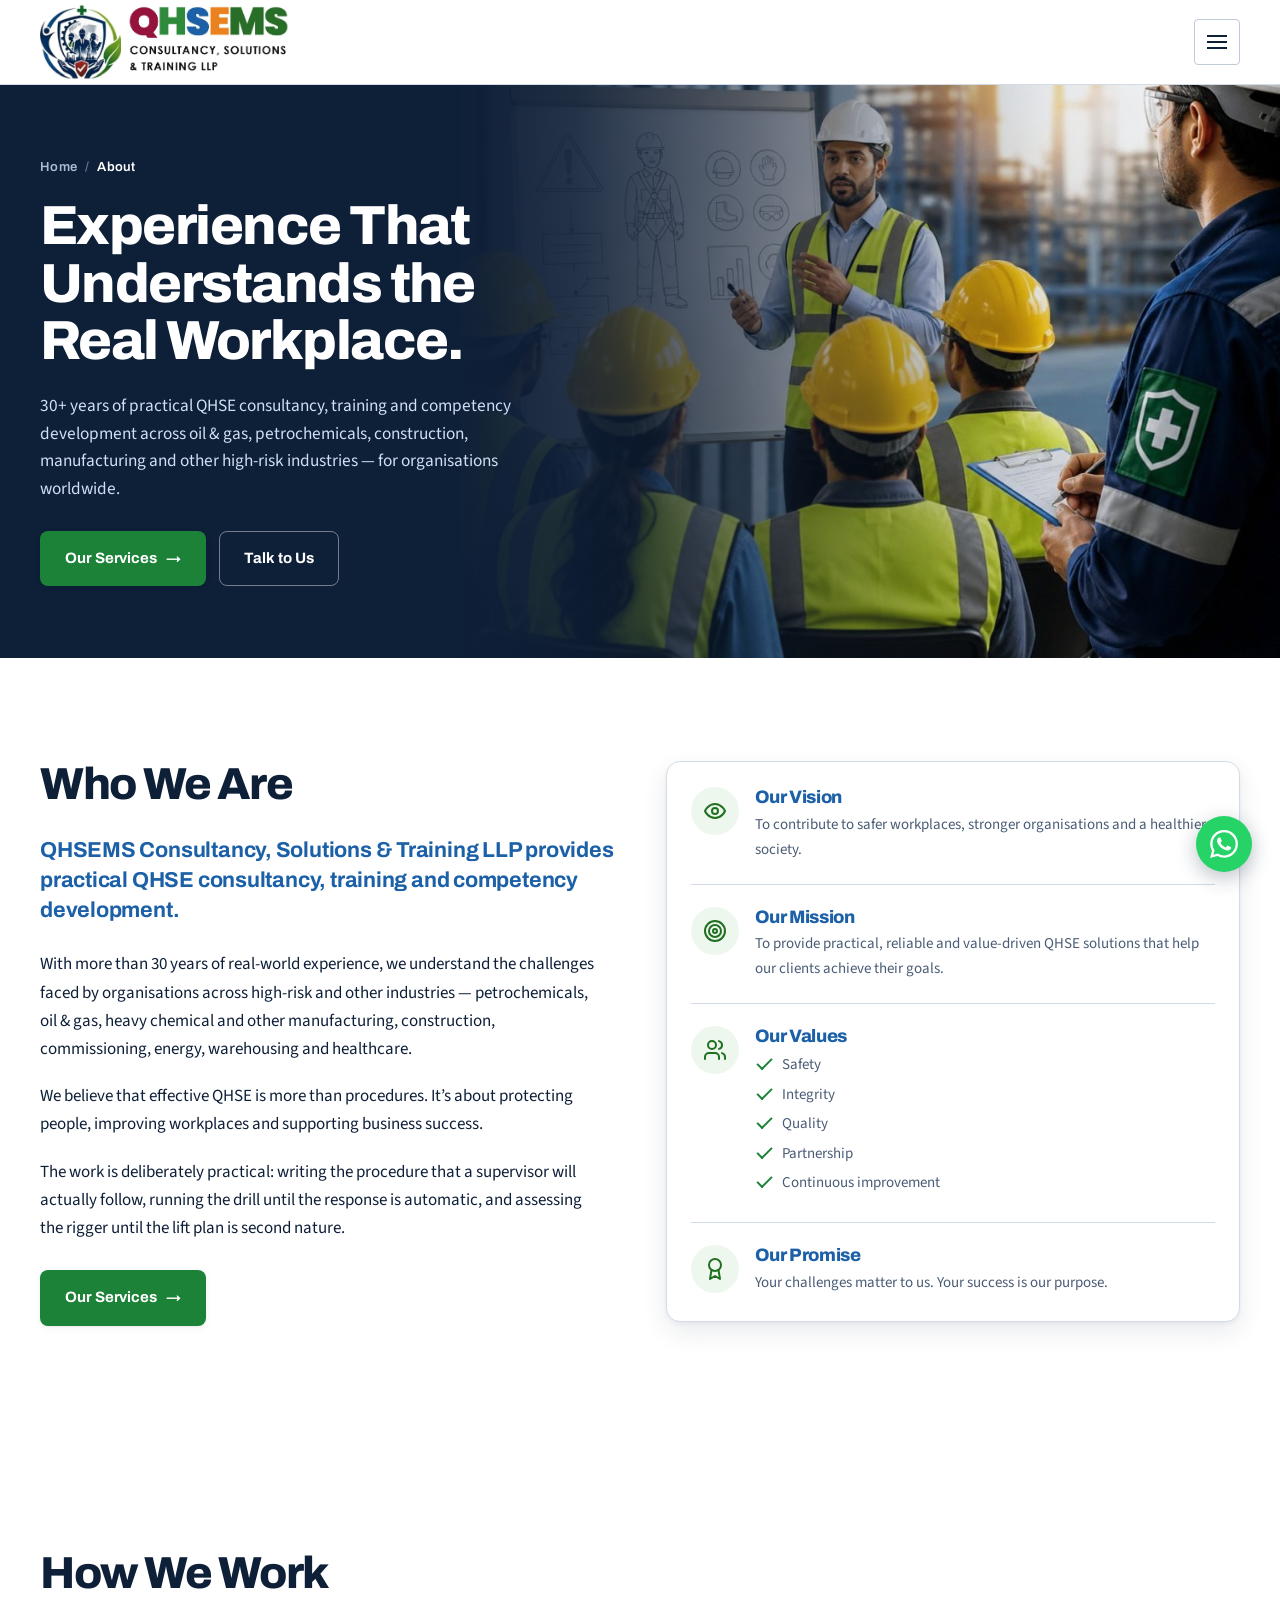
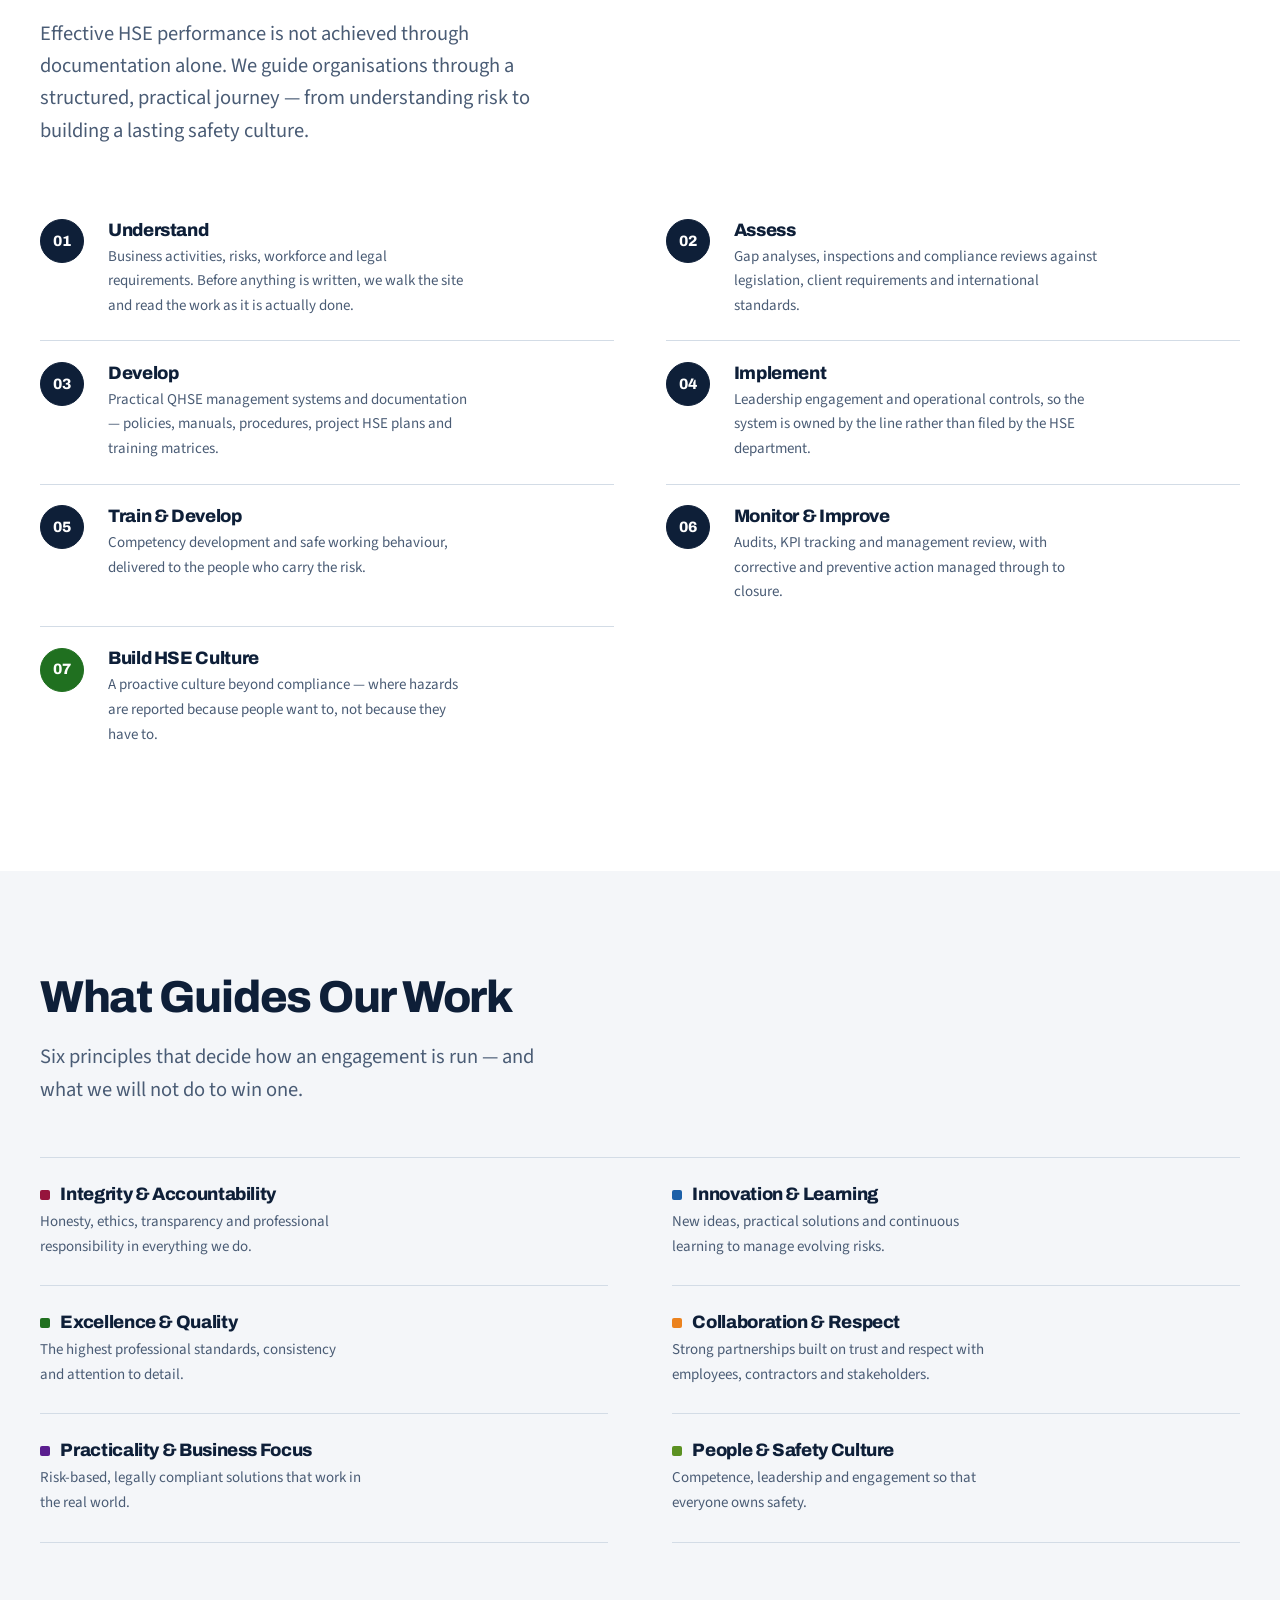
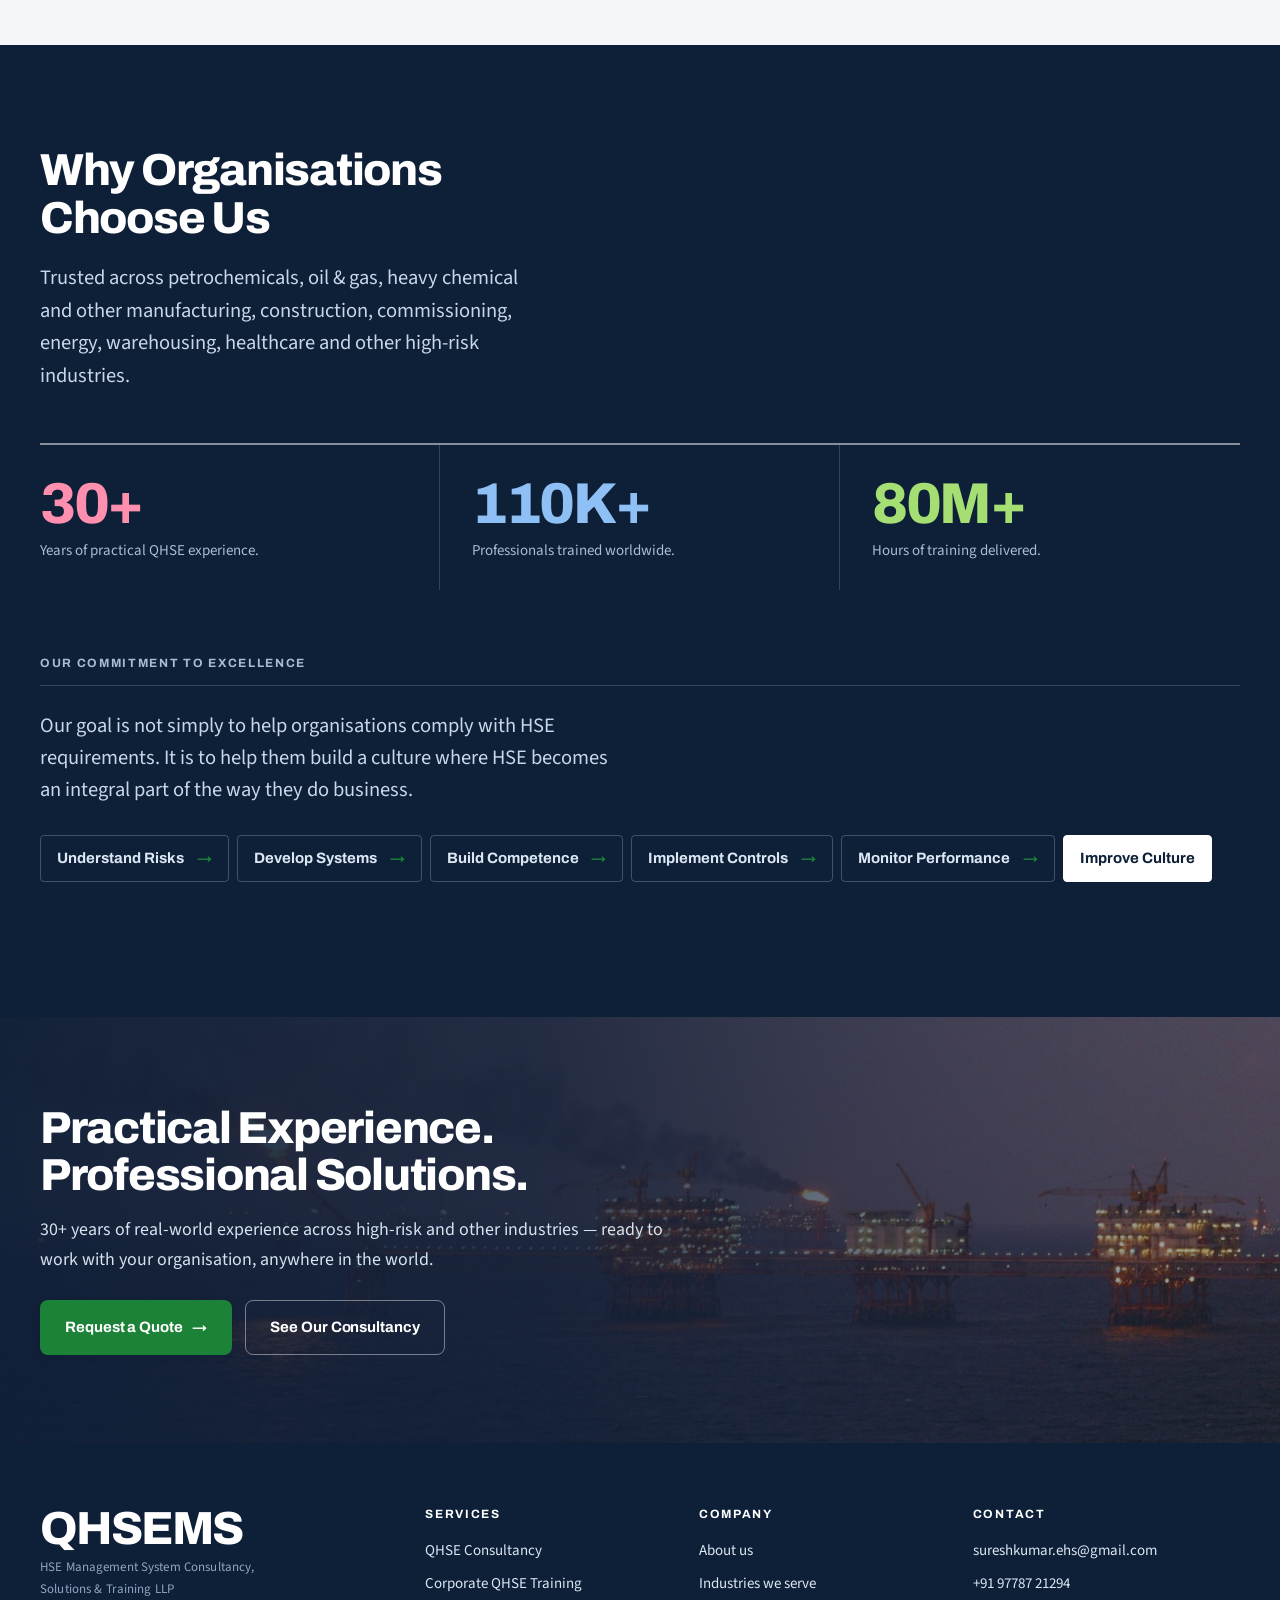
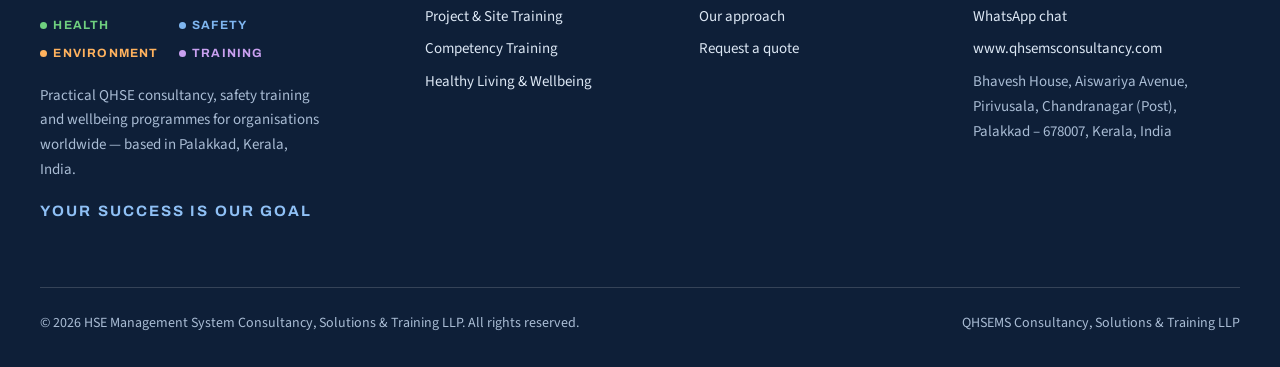
==== commit 4bf207e7: "Re-target the site from India to worldwide - Titles, meta descriptions and body copy now say worldwi" ====
--- a/about.html
+++ b/about.html
@@ -3,16 +3,16 @@
 <head>
 <meta charset="utf-8">
 <meta name="viewport" content="width=device-width, initial-scale=1">
-<title>About QHSEMS | 30+ Years of QHSE Consultancy &amp; Training in India</title>
-<meta name="description" content="QHSEMS Consultancy, Solutions &amp; Training LLP: 30+ years of practical QHSE consultancy and safety training for high-risk industries across India. Our vision, mission and values.">
+<title>About QHSEMS | 30+ Years of QHSE Consultancy &amp; Training Worldwide</title>
+<meta name="description" content="QHSEMS Consultancy, Solutions &amp; Training LLP: 30+ years of practical QHSE consultancy and safety training for high-risk industries worldwide. Our vision, mission and values.">
 <link rel="icon" href="assets/img/favicon.png" type="image/png">
 <link rel="canonical" href="https://www.qhsemsconsultancy.com/about.html">
 <meta property="og:type" content="website">
 <meta property="og:site_name" content="QHSEMS">
 <meta property="og:locale" content="en_IN">
 <meta property="og:url" content="https://www.qhsemsconsultancy.com/about.html">
-<meta property="og:title" content="About QHSEMS | 30+ Years of QHSE Consultancy &amp; Training in India">
-<meta property="og:description" content="QHSEMS Consultancy, Solutions &amp; Training LLP: 30+ years of practical QHSE consultancy and safety training for high-risk industries across India. Our vision, mission and values.">
+<meta property="og:title" content="About QHSEMS | 30+ Years of QHSE Consultancy &amp; Training Worldwide">
+<meta property="og:description" content="QHSEMS Consultancy, Solutions &amp; Training LLP: 30+ years of practical QHSE consultancy and safety training for high-risk industries worldwide. Our vision, mission and values.">
 <meta property="og:image" content="https://www.qhsemsconsultancy.com/assets/img/og-image.jpg">
 <meta property="og:image:width" content="1200">
 <meta property="og:image:height" content="630">
@@ -85,7 +85,7 @@
       <div class="phero__inner">
         <nav class="breadcrumb" aria-label="Breadcrumb"><a href="index.html">Home</a><span aria-hidden="true">/</span>About</nav>
         <h1>Experience That Understands the Real Workplace.</h1>
-        <p class="phero__lead">30+ years of practical QHSE consultancy, training and competency development across oil &amp; gas, petrochemicals, construction, manufacturing and other high-risk industries &mdash; for organisations across India.</p>
+        <p class="phero__lead">30+ years of practical QHSE consultancy, training and competency development across oil &amp; gas, petrochemicals, construction, manufacturing and other high-risk industries &mdash; for organisations worldwide.</p>
         <div class="phero__actions">
           <a class="btn btn--primary" href="index.html#services">Our Services <span class="btn__arrow" aria-hidden="true">&rarr;</span></a>
           <a class="btn btn--on-ink" href="contact.html">Talk to Us</a>
@@ -243,7 +243,7 @@
     <div class="wrap">
       <div class="pband__inner">
         <h2>Practical Experience. Professional Solutions.</h2>
-        <p>30+ years of real-world experience across high-risk and other industries &mdash; ready to work with your organisation, anywhere in India.</p>
+        <p>30+ years of real-world experience across high-risk and other industries &mdash; ready to work with your organisation, anywhere in the world.</p>
         <div class="pband__actions">
           <a class="btn btn--primary" href="contact.html">Request a Quote <span class="btn__arrow" aria-hidden="true">&rarr;</span></a>
           <a class="btn btn--on-ink" href="consultancy.html">See Our Consultancy</a>
@@ -266,7 +266,7 @@
           <li style="--c:#FFB25E">Environment</li>
           <li style="--c:#C9A0F0">Training</li>
         </ul>
-        <p>Practical QHSE consultancy, safety training and wellbeing programmes for organisations across India &mdash; based in Palakkad, Kerala.</p>
+        <p>Practical QHSE consultancy, safety training and wellbeing programmes for organisations worldwide &mdash; based in Palakkad, Kerala, India.</p>
         <p class="footer-tag">Your Success Is Our Goal</p>
       </div>
       <div class="footer-col">
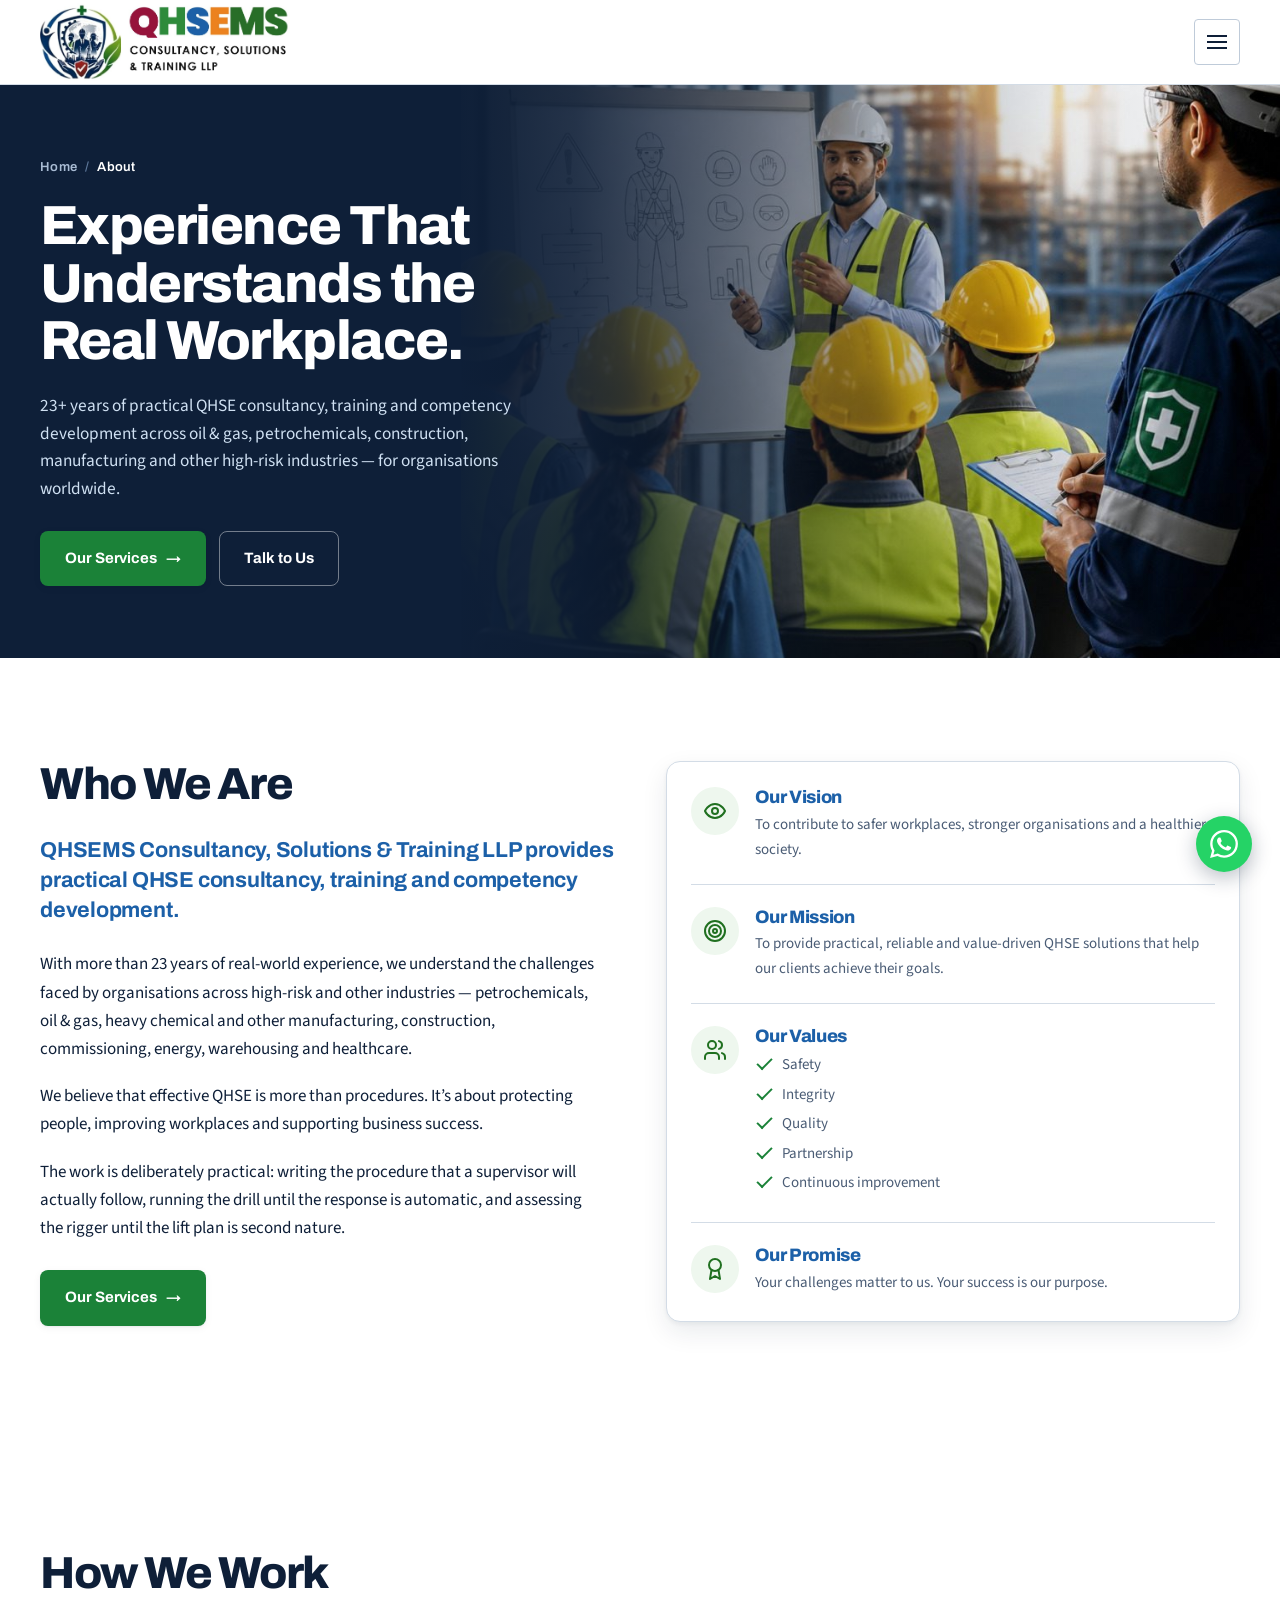
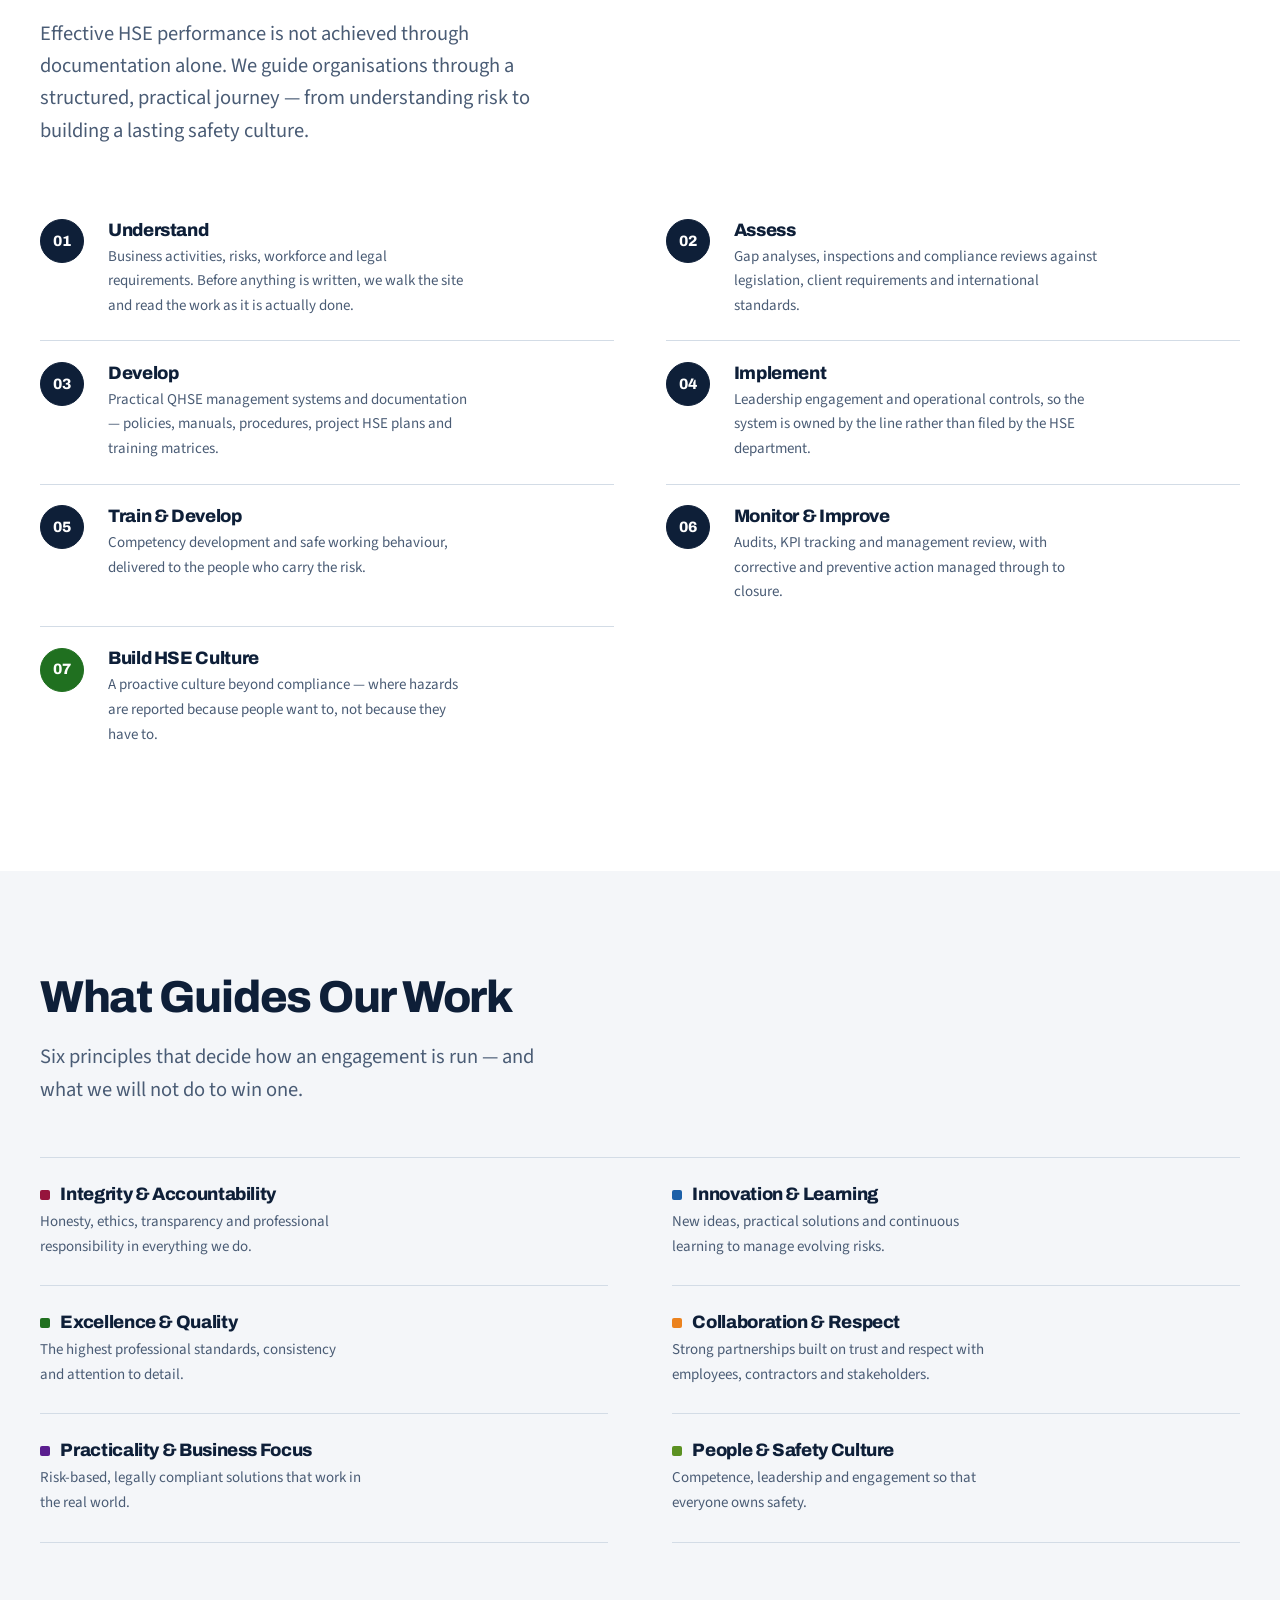
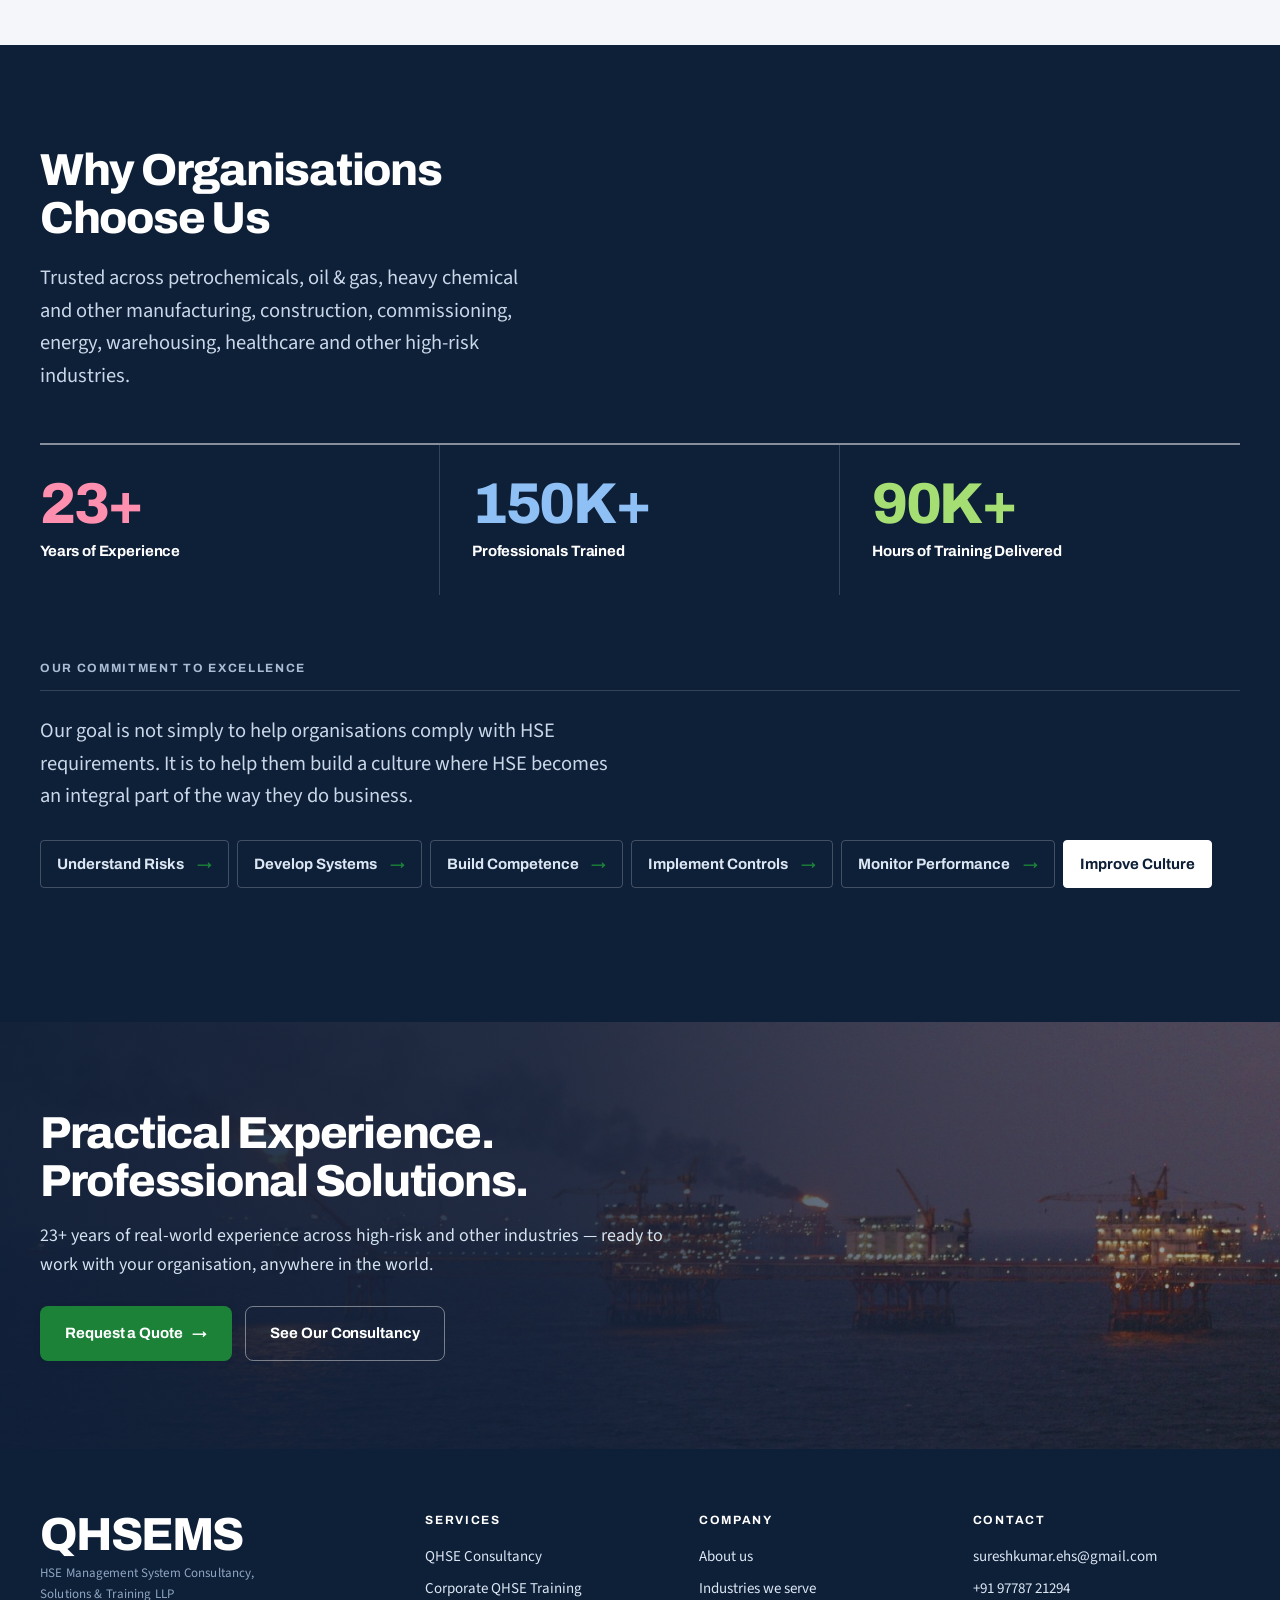
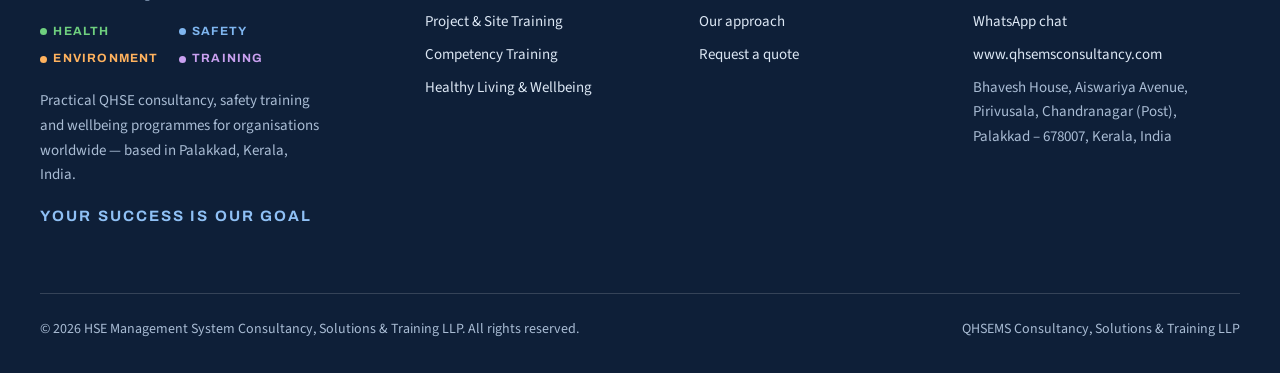
==== commit f76b603b: "Update track-record numbers, rebuild the QHSE band, add a business card - Numbers now read 23+ Years" ====
--- a/about.html
+++ b/about.html
@@ -3,16 +3,16 @@
 <head>
 <meta charset="utf-8">
 <meta name="viewport" content="width=device-width, initial-scale=1">
-<title>About QHSEMS | 30+ Years of QHSE Consultancy &amp; Training Worldwide</title>
-<meta name="description" content="QHSEMS Consultancy, Solutions &amp; Training LLP: 30+ years of practical QHSE consultancy and safety training for high-risk industries worldwide. Our vision, mission and values.">
+<title>About QHSEMS | 23+ Years of QHSE Consultancy &amp; Training Worldwide</title>
+<meta name="description" content="QHSEMS Consultancy, Solutions &amp; Training LLP: 23+ years of practical QHSE consultancy and safety training for high-risk industries worldwide. Our vision, mission and values.">
 <link rel="icon" href="assets/img/favicon.png" type="image/png">
 <link rel="canonical" href="https://www.qhsemsconsultancy.com/about.html">
 <meta property="og:type" content="website">
 <meta property="og:site_name" content="QHSEMS">
 <meta property="og:locale" content="en_IN">
 <meta property="og:url" content="https://www.qhsemsconsultancy.com/about.html">
-<meta property="og:title" content="About QHSEMS | 30+ Years of QHSE Consultancy &amp; Training Worldwide">
-<meta property="og:description" content="QHSEMS Consultancy, Solutions &amp; Training LLP: 30+ years of practical QHSE consultancy and safety training for high-risk industries worldwide. Our vision, mission and values.">
+<meta property="og:title" content="About QHSEMS | 23+ Years of QHSE Consultancy &amp; Training Worldwide">
+<meta property="og:description" content="QHSEMS Consultancy, Solutions &amp; Training LLP: 23+ years of practical QHSE consultancy and safety training for high-risk industries worldwide. Our vision, mission and values.">
 <meta property="og:image" content="https://www.qhsemsconsultancy.com/assets/img/og-image.jpg">
 <meta property="og:image:width" content="1200">
 <meta property="og:image:height" content="630">
@@ -85,7 +85,7 @@
       <div class="phero__inner">
         <nav class="breadcrumb" aria-label="Breadcrumb"><a href="index.html">Home</a><span aria-hidden="true">/</span>About</nav>
         <h1>Experience That Understands the Real Workplace.</h1>
-        <p class="phero__lead">30+ years of practical QHSE consultancy, training and competency development across oil &amp; gas, petrochemicals, construction, manufacturing and other high-risk industries &mdash; for organisations worldwide.</p>
+        <p class="phero__lead">23+ years of practical QHSE consultancy, training and competency development across oil &amp; gas, petrochemicals, construction, manufacturing and other high-risk industries &mdash; for organisations worldwide.</p>
         <div class="phero__actions">
           <a class="btn btn--primary" href="index.html#services">Our Services <span class="btn__arrow" aria-hidden="true">&rarr;</span></a>
           <a class="btn btn--on-ink" href="contact.html">Talk to Us</a>
@@ -101,7 +101,7 @@
         <div class="reveal">
           <h2>Who We Are</h2>
           <p class="lead-strong">QHSEMS Consultancy, Solutions &amp; Training LLP provides practical QHSE consultancy, training and competency development.</p>
-          <p>With more than 30 years of real-world experience, we understand the challenges faced by organisations across high-risk and other industries &mdash; petrochemicals, oil &amp; gas, heavy chemical and other manufacturing, construction, commissioning, energy, warehousing and healthcare.</p>
+          <p>With more than 23 years of real-world experience, we understand the challenges faced by organisations across high-risk and other industries &mdash; petrochemicals, oil &amp; gas, heavy chemical and other manufacturing, construction, commissioning, energy, warehousing and healthcare.</p>
           <p>We believe that effective QHSE is more than procedures. It&rsquo;s about protecting people, improving workplaces and supporting business success.</p>
           <p>The work is deliberately practical: writing the procedure that a supervisor will actually follow, running the drill until the response is automatic, and assessing the rigger until the lift plan is second nature.</p>
           <p style="margin-top:1.75rem"><a class="btn btn--primary" href="index.html#services">Our Services <span class="btn__arrow" aria-hidden="true">&rarr;</span></a></p>
@@ -210,16 +210,16 @@
       </div>
       <div class="record">
         <div class="record__item reveal">
-          <span class="record__n">30+</span>
-          <p>Years of practical QHSE experience.</p>
+          <span class="record__n">23+</span>
+          <p class="record__label">Years of Experience</p>
         </div>
         <div class="record__item reveal">
-          <span class="record__n">110K+</span>
-          <p>Professionals trained worldwide.</p>
+          <span class="record__n">150K+</span>
+          <p class="record__label">Professionals Trained</p>
         </div>
         <div class="record__item reveal">
-          <span class="record__n">80M+</span>
-          <p>Hours of training delivered.</p>
+          <span class="record__n">90K+</span>
+          <p class="record__label">Hours of Training Delivered</p>
         </div>
       </div>
 
@@ -243,7 +243,7 @@
     <div class="wrap">
       <div class="pband__inner">
         <h2>Practical Experience. Professional Solutions.</h2>
-        <p>30+ years of real-world experience across high-risk and other industries &mdash; ready to work with your organisation, anywhere in the world.</p>
+        <p>23+ years of real-world experience across high-risk and other industries &mdash; ready to work with your organisation, anywhere in the world.</p>
         <div class="pband__actions">
           <a class="btn btn--primary" href="contact.html">Request a Quote <span class="btn__arrow" aria-hidden="true">&rarr;</span></a>
           <a class="btn btn--on-ink" href="consultancy.html">See Our Consultancy</a>
--- a/assets/css/site.css
+++ b/assets/css/site.css
@@ -237,6 +237,11 @@
 .record__item:nth-child(2) .record__n{ color:var(--safety); }
 .record__item:nth-child(3) .record__n{ color:var(--health); }
 .record__item p{ margin:0; font-size:.9375rem; color:var(--muted); max-width:34ch; }
+.record__label{
+  font-family:var(--display); font-weight:700; font-size:1.0625rem;
+  color:var(--ink) !important; letter-spacing:-.01em; margin-bottom:.35rem !important;
+}
+.section--ink .record__label{ color:#fff !important; }
 .section--ink .record{ border-top-color:rgba(255,255,255,.5); }
 .section--ink .record__item{ border-color:var(--rule-ink); }
 .section--ink .record__item p{ color:var(--on-ink-mut); }
@@ -834,7 +839,160 @@
 .track h3{ font-size:1.125rem; margin-bottom:.4rem; }
 .cat-group,#catalogue{ scroll-margin-top:calc(var(--header-h) + 5.5rem); }
 
-/* WhatsApp chat button: sits under the mobile nav (90), scrim (110) and enquiry panel (120). */
+/* ---------- qband: "Effective QHSE is more than procedures" (client reference 2026-10-01) ---------- */
+.qband{ position:relative; overflow:hidden; isolation:isolate; background:var(--ink); color:#fff; }
+.qband__img{
+  position:absolute; top:0; right:0; bottom:0; z-index:-3;
+  width:62%; height:100%; object-fit:cover; object-position:center 55%;
+}
+/* darkens the photo just enough for the quote card to sit on it */
+.qband::after{
+  content:""; position:absolute; inset:0; z-index:-2; pointer-events:none;
+  background:linear-gradient(90deg, rgba(14,31,56,.75) 38%, rgba(14,31,56,.48) 62%, rgba(14,31,56,.3) 100%);
+}
+/* the navy-to-green panel with the diagonal edge */
+.qband::before{
+  content:""; position:absolute; inset:0 auto 0 0; z-index:-1; width:64%;
+  background:linear-gradient(118deg, var(--ink) 0%, #103A2B 48%, #1B8238 100%);
+  clip-path:polygon(0 0, 100% 0, 74% 100%, 0 100%);
+}
+.qband__grid{
+  position:relative; display:grid; gap:clamp(1.75rem,3.5vw,3rem);
+  padding-block:clamp(3rem,6vw,4.75rem); align-items:center;
+}
+@media (min-width:980px){ .qband__grid{ grid-template-columns:1.15fr .85fr; } }
+.qband__eyebrow{
+  display:flex; align-items:center; gap:.9rem; margin-bottom:1rem;
+  font-family:var(--display); font-weight:700; font-size:.8125rem;
+  letter-spacing:.18em; text-transform:uppercase; color:#BFE8C4;
+}
+.qband__eyebrow::after{ content:""; flex:1 1 4rem; max-width:9rem; height:1px; background:var(--green-on-ink); }
+.qband h2{ color:#fff; font-size:clamp(2.1rem,3.9vw,3.25rem); line-height:1.06; margin-bottom:.35em; }
+.qband h2 em{ font-style:normal; color:var(--green-on-ink); }
+.qband__tag{
+  font-family:var(--display); font-weight:700;
+  font-size:clamp(1.1rem,1.85vw,1.5rem); line-height:1.3; letter-spacing:-.015em;
+  color:#fff; margin-bottom:1.1rem; padding-bottom:1.1rem; max-width:40ch;
+  border-bottom:2px solid rgba(142,219,106,.45);
+}
+.qband__tag .is-green{ color:var(--green-on-ink); }
+.qband__tag .is-red{ color:#FF8A9B; }
+.qband__lead{ color:#D7E6F3; font-size:clamp(1rem,1.3vw,1.125rem); line-height:1.6; max-width:50ch; margin-bottom:1.75rem; }
+
+.qcard{
+  border-left:3px solid var(--green-on-ink);
+  padding:1.4rem 1.5rem; border-radius:0 12px 12px 0;
+  background:rgba(8,20,38,.72); backdrop-filter:blur(4px);
+}
+.qcard__icon{ display:block; width:40px; height:40px; color:var(--green-on-ink); margin-bottom:.9rem; }
+.qcard__icon svg{ width:40px; height:40px; }
+.qcard p{
+  margin:0; color:#fff; font-family:var(--display); font-weight:600;
+  font-size:clamp(1.0625rem,1.5vw,1.25rem); line-height:1.42; letter-spacing:-.01em; max-width:30ch;
+}
+.qcard em{ font-style:normal; color:var(--green-on-ink); }
+@media (max-width:979px){
+  .qband__img{ width:100%; }
+  .qband::before{ width:100%; clip-path:none; opacity:.93; }
+  .qband::after{ background:rgba(14,31,56,.5); }
+}
+
+/* ---------- five pillars ---------- */
+.pillars-row{ display:grid; gap:clamp(1.5rem,3vw,2.5rem); align-items:center; }
+@media (min-width:1100px){ .pillars-row{ grid-template-columns:1.55fr .45fr; } }
+.pillars{
+  display:grid; gap:1rem 0; list-style:none; margin:0; padding:0;
+  grid-template-columns:repeat(auto-fit,minmax(min(100%,8.5rem),1fr));
+}
+.pillar{ margin:0; text-align:center; padding:0 .75rem; position:relative; }
+@media (min-width:560px){
+  .pillar + .pillar::before{ content:""; position:absolute; left:0; top:12%; bottom:12%; width:1px; background:var(--line); }
+}
+.pillar__icon{
+  width:52px; height:52px; margin:0 auto .75rem; border-radius:50%;
+  display:grid; place-items:center; background:var(--c); color:#fff;
+}
+.pillar__icon svg{ width:25px; height:25px; }
+.pillar h3{
+  font-size:.875rem; letter-spacing:.04em; text-transform:uppercase;
+  color:var(--c-ink); margin-bottom:.3rem; line-height:1.25;
+}
+.pillar p{ margin:0; font-size:.8125rem; line-height:1.45; color:var(--muted); }
+.t-red{ --c:#C32B4B; --c-ink:#96143C; --tint:#FCEDF0; }
+
+.pillars-aside{
+  padding:1.5rem 1.6rem; border-radius:14px; color:#fff;
+  background:linear-gradient(135deg,#124B2A 0%,#1B8238 100%);
+}
+.pillars-aside__icon{ display:block; width:28px; height:28px; color:#BFE8C4; margin-bottom:.85rem; }
+.pillars-aside__icon svg{ width:28px; height:28px; }
+.pillars-aside__links{
+  margin:0 0 .85rem; padding-bottom:.85rem; border-bottom:1px solid rgba(255,255,255,.3);
+  font-family:var(--display); font-weight:700; font-size:.9375rem;
+  display:flex; flex-wrap:wrap; gap:.5rem .65rem;
+}
+.pillars-aside__links a{ color:#fff; text-decoration:none; }
+.pillars-aside__links a:hover{ text-decoration:underline; text-underline-offset:3px; }
+.pillars-aside__links span{ color:rgba(255,255,255,.45); }
+.pillars-aside__tag{ margin:0; font-size:.9375rem; line-height:1.45; font-style:italic; color:#DFF3E3; }
+
+/* ---------- business card: trigger + modal ---------- */
+.card-trigger{
+  display:flex; align-items:center; gap:.9rem; width:100%; margin-top:1.5rem;
+  padding:1rem 1.15rem; text-align:left; cursor:pointer;
+  border:1px solid var(--line); border-radius:12px; background:var(--surface);
+  font-family:inherit; color:inherit;
+  transition:border-color .18s var(--ease), background-color .18s var(--ease), transform .18s var(--ease);
+}
+.card-trigger:hover{ border-color:var(--action); background:#fff; transform:translateY(-2px); }
+.card-trigger__ic{
+  flex:0 0 auto; width:44px; height:44px; border-radius:50%;
+  display:grid; place-items:center; background:var(--action); color:#fff;
+}
+.card-trigger__ic svg{ width:22px; height:22px; }
+.card-trigger b{ display:block; font-family:var(--display); font-weight:700; font-size:1rem; }
+.card-trigger small{ display:block; margin-top:.15rem; font-size:.875rem; color:var(--muted); }
+
+.cardm__scrim{
+  position:fixed; inset:0; z-index:130; background:rgba(14,31,56,.62);
+  animation:cardm-fade .2s var(--ease);
+}
+.cardm{
+  position:fixed; inset:0; z-index:131; display:grid; place-items:center;
+  padding:clamp(1rem,4vw,2.5rem); overflow-y:auto;
+}
+.cardm__box{
+  width:min(44rem,100%); background:var(--paper); border-radius:14px;
+  box-shadow:var(--shadow-lg); overflow:hidden; animation:cardm-rise .24s var(--ease);
+}
+@keyframes cardm-fade{ from{ opacity:0 } to{ opacity:1 } }
+@keyframes cardm-rise{ from{ opacity:0; transform:translateY(14px) } to{ opacity:1; transform:none } }
+@media (prefers-reduced-motion: reduce){
+  .cardm__scrim,.cardm__box{ animation:none; }
+}
+.cardm__head{
+  display:flex; align-items:center; gap:1rem;
+  padding:1.1rem 1.35rem; border-bottom:1px solid var(--line);
+}
+.cardm__head h2{ margin:0; flex:1; font-size:1.125rem; }
+.cardm__close{
+  border:none; background:none; cursor:pointer; color:var(--muted);
+  font-size:1.5rem; line-height:1; padding:.1rem .45rem; border-radius:var(--radius);
+}
+.cardm__close:hover{ color:var(--action); }
+.cardm__body{ padding:1.35rem; background:var(--surface); }
+.cardm__body img{
+  width:100%; height:auto; border-radius:10px;
+  box-shadow:var(--shadow-md); border:1px solid var(--line);
+}
+.cardm__foot{
+  display:flex; flex-wrap:wrap; gap:.7rem;
+  padding:1.1rem 1.35rem; border-top:1px solid var(--line);
+}
+.cardm__foot .btn{ flex:1 1 13rem; }
+.cardm__foot .btn svg{ width:18px; height:18px; }
+
+/* WhatsApp chat button: sits under the mobile nav (90), scrim (110), enquiry panel (120) and card modal (130). */
 .wa-float{
   position:fixed; right:clamp(1rem,3vw,1.75rem); bottom:clamp(1rem,3vw,1.75rem); z-index:80;
   width:56px; height:56px; border-radius:50%; display:grid; place-items:center;
